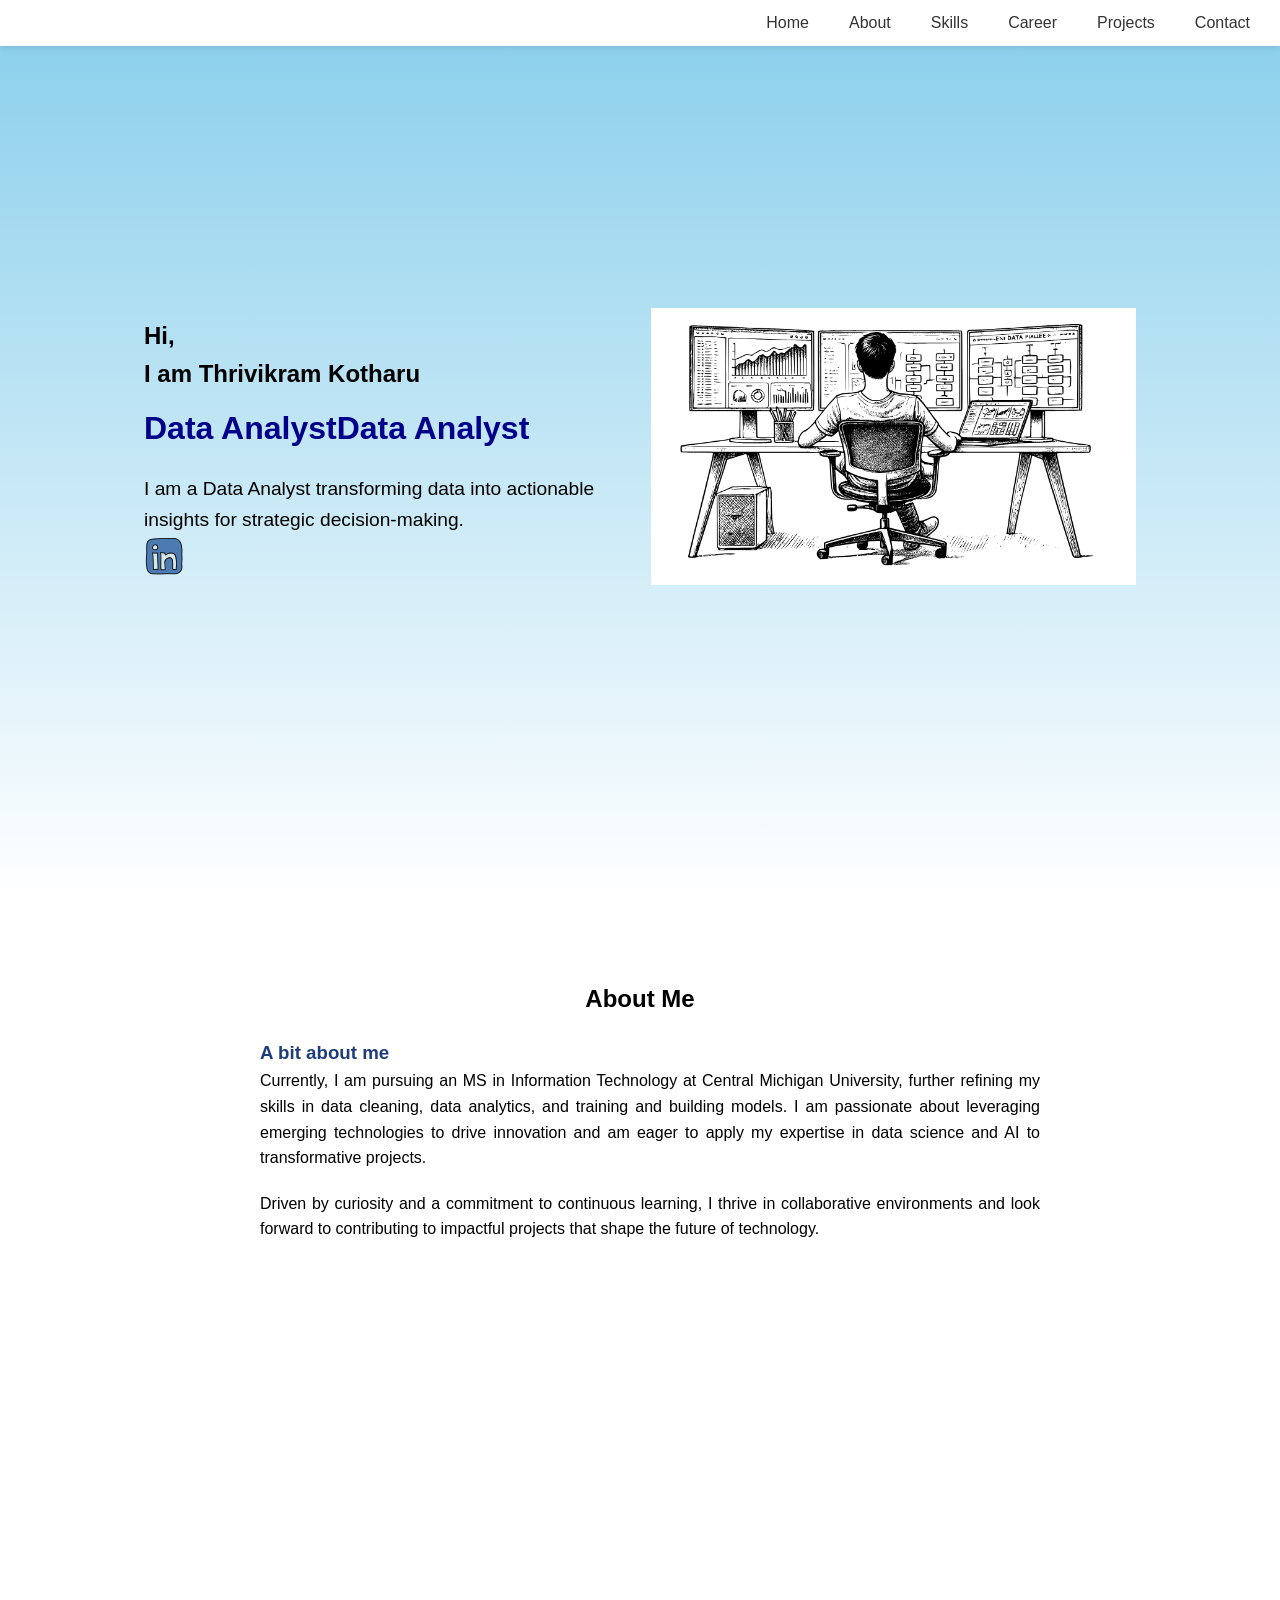
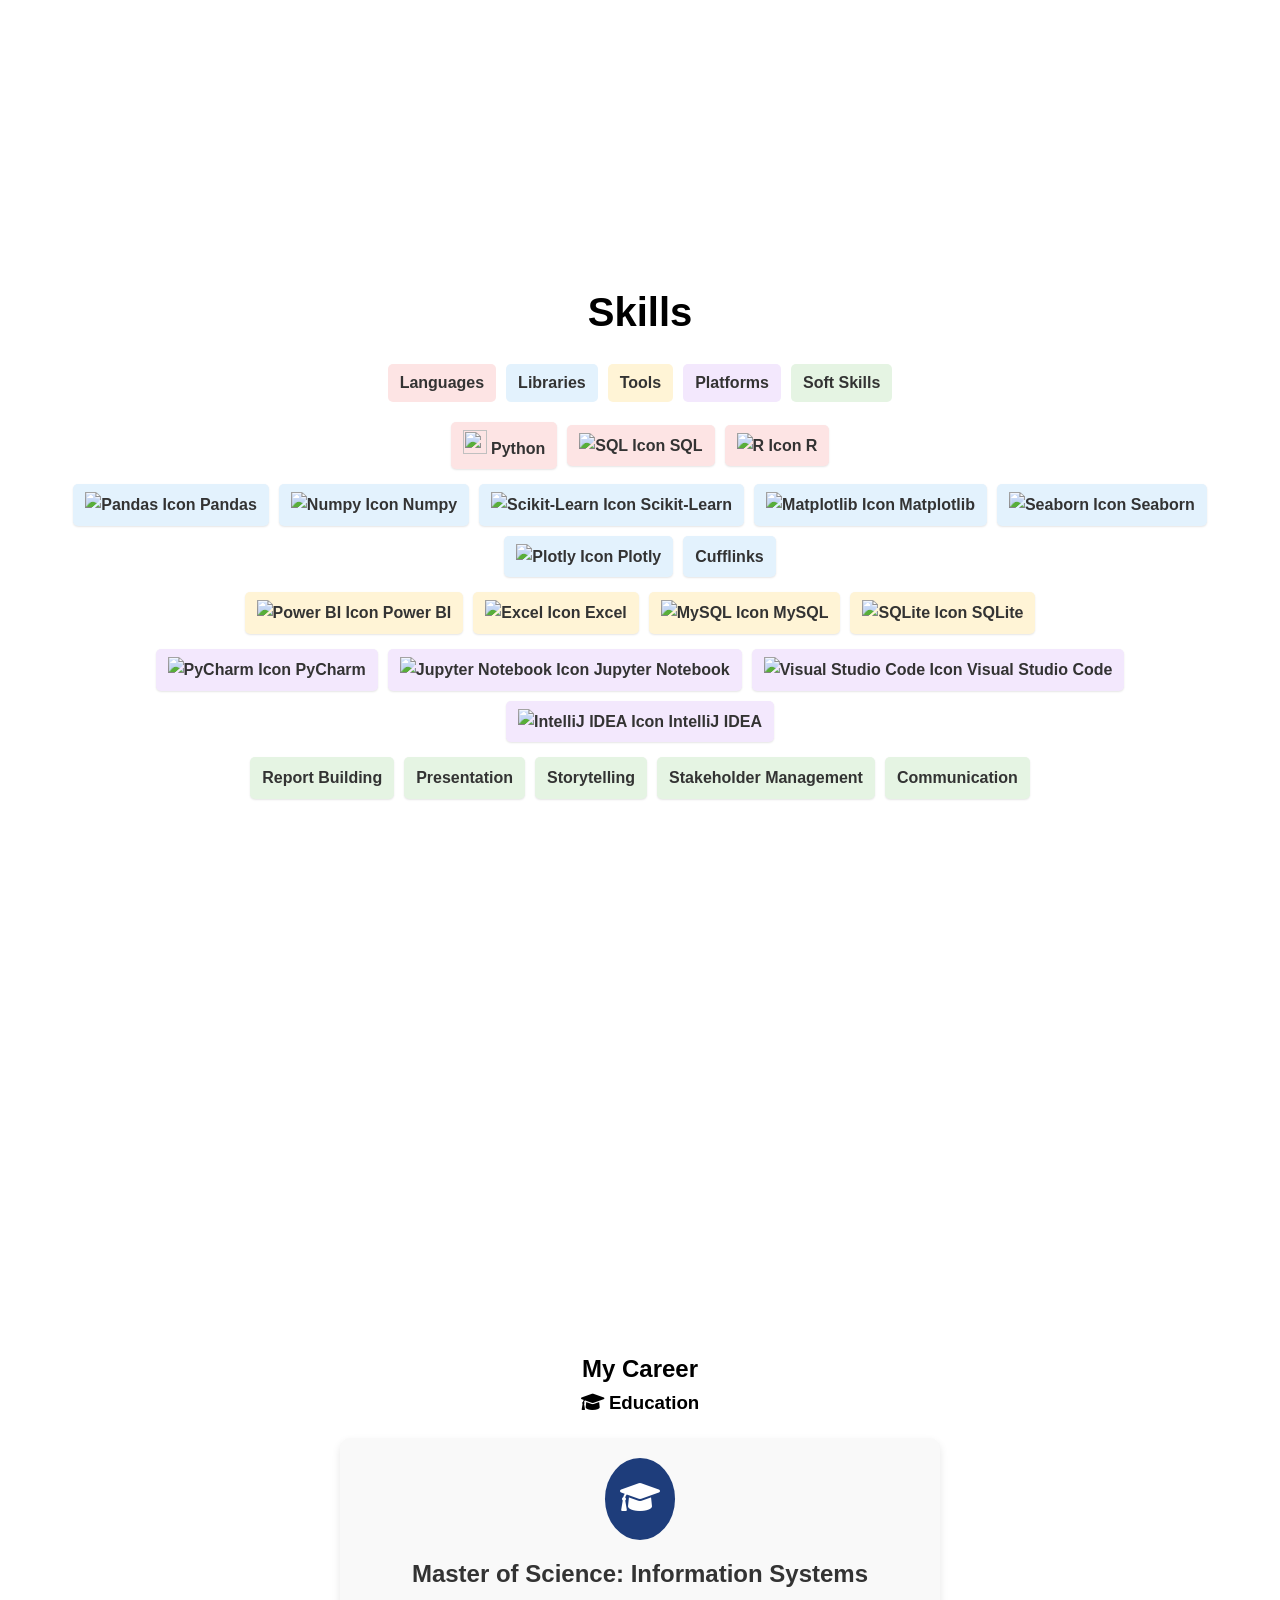
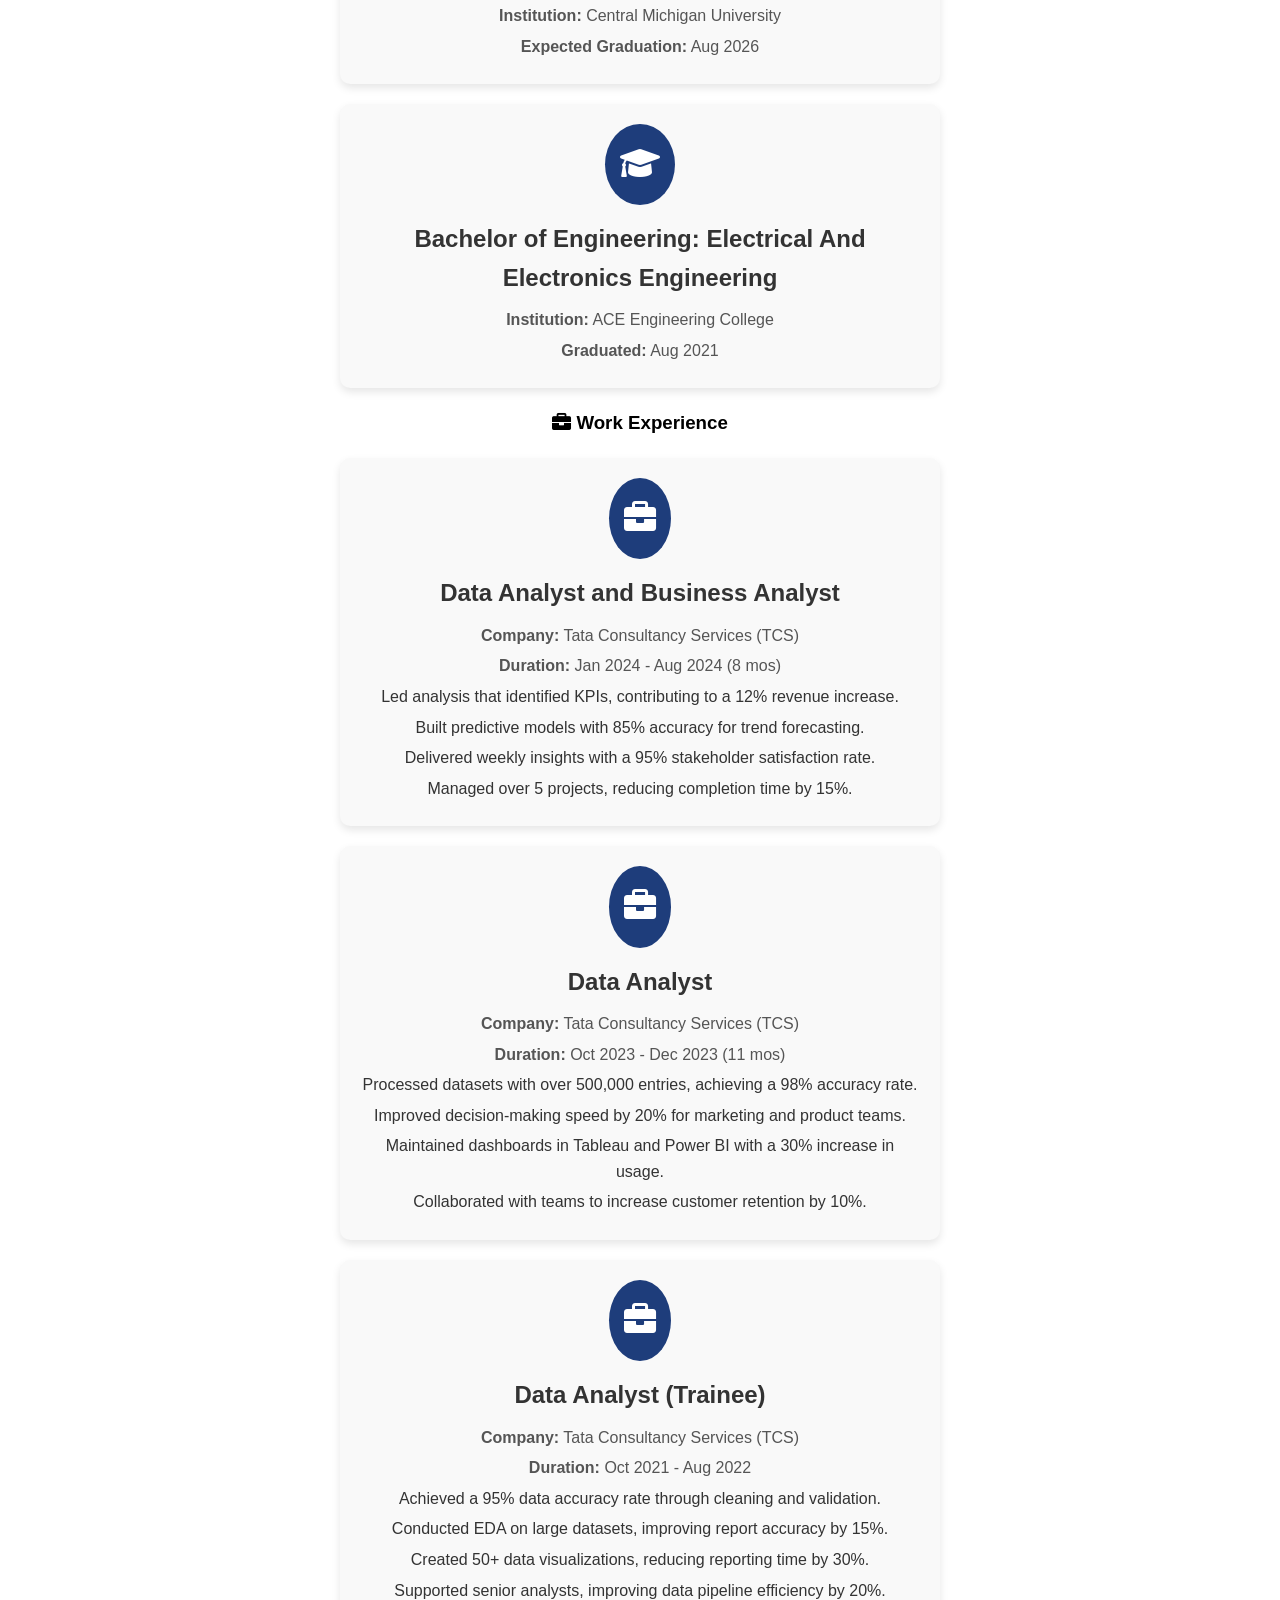
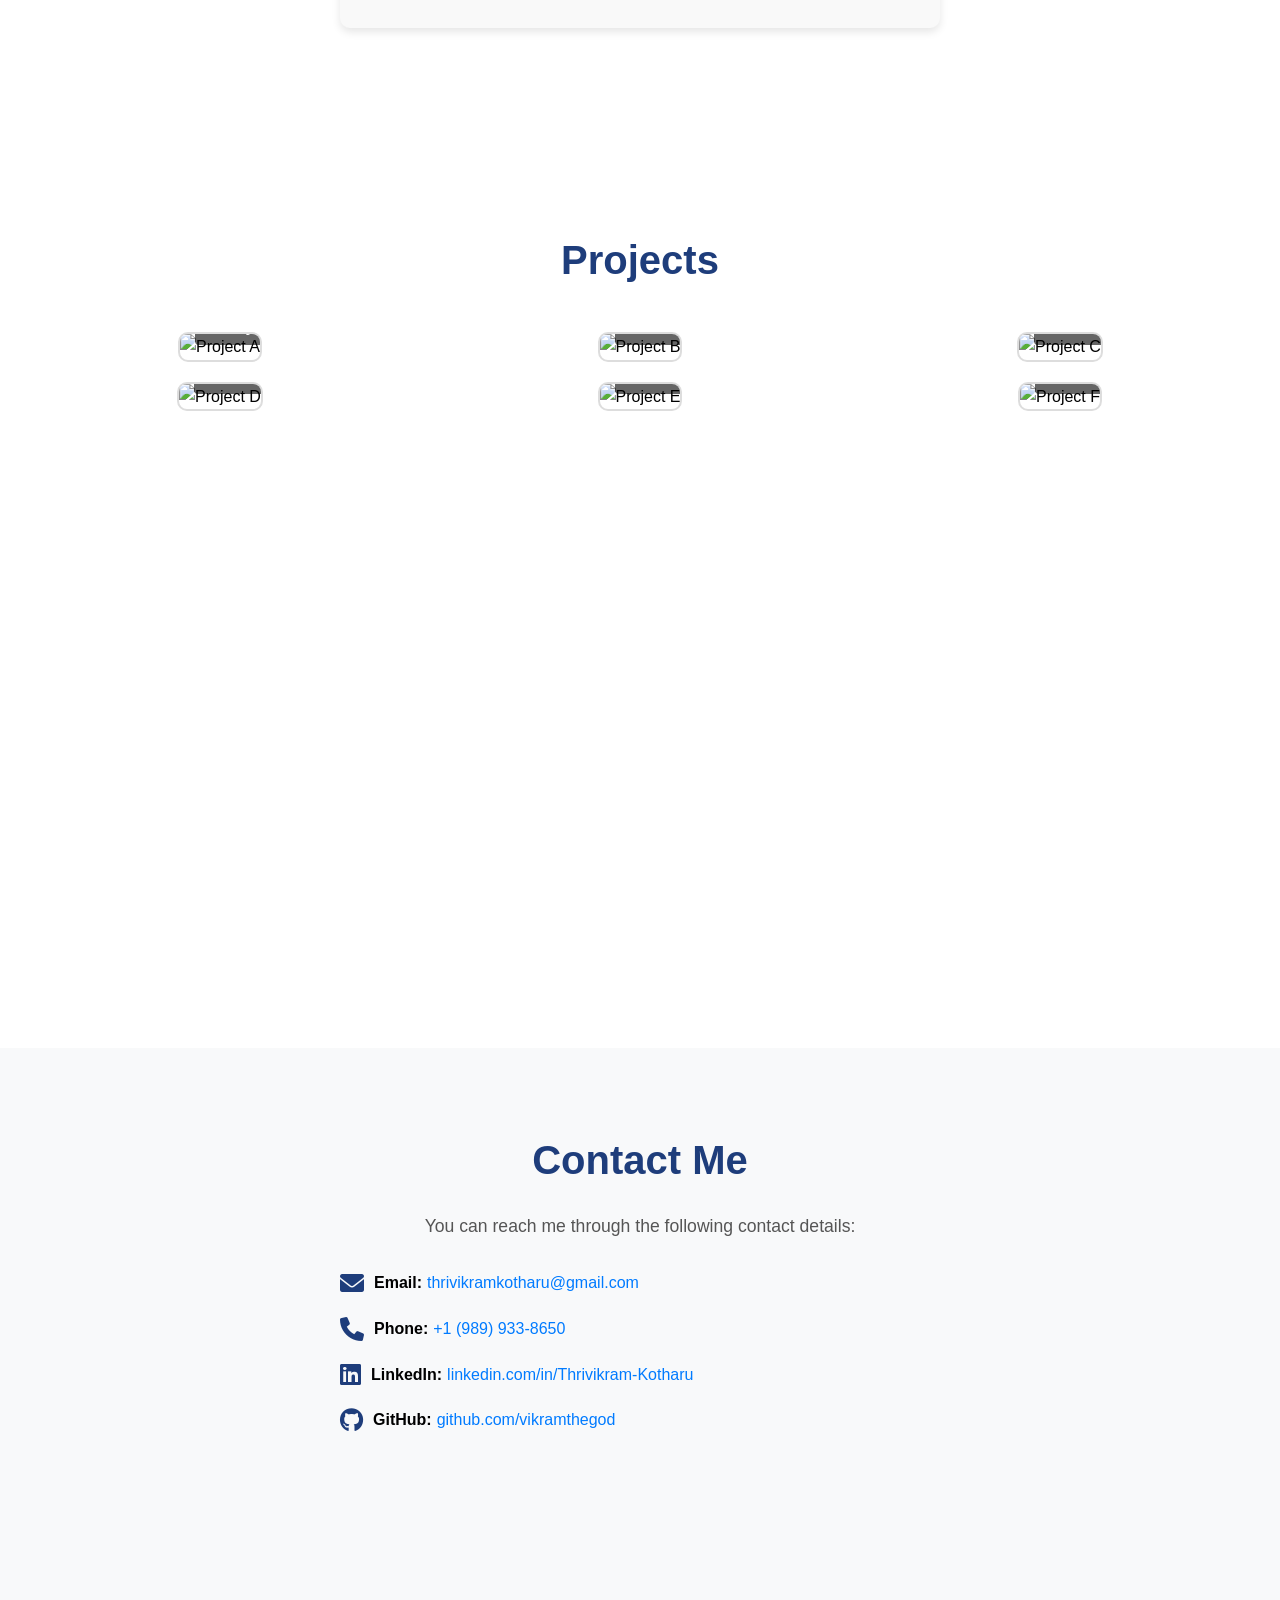
==== index.html @ f28377c5 "Add files via upload" ====
<!DOCTYPE html>
<html lang="en">
<head>
    <meta charset="UTF-8">
    <meta name="viewport" content="width=device-width, initial-scale=1.0">
    <title>Thrivikram Kotharu Portfolio</title>
    <link rel="stylesheet" href="styles.css">
    <link rel="stylesheet" href="https://cdnjs.cloudflare.com/ajax/libs/font-awesome/6.0.0-beta3/css/all.min.css">
    <script defer src="script.js"></script>
</head>
<body>
    <header>
        <nav id="navbar">
            <ul id="nav-list">
                <li><a href="#home" class="nav-link">Home</a></li>
                <li><a href="#about" class="nav-link">About</a></li>
                <li><a href="#skills" class="nav-link">Skills</a></li>
                <li><a href="#career" class="nav-link">Career</a></li>
                <li><a href="#projects" class="nav-link">Projects</a></li>
                <li><a href="#contact" class="nav-link">Contact</a></li>
            </ul>
        </nav>
    </header>

    <section id="home" class="slide">
    <div class="slide-content left">
        <div class="text-content">
            <h1>Hi,</h1>
            <h1>I am Thrivikram Kotharu</h1>
            <h2 id="typewriter">Data Analyst</h2>
            <p>I am a Data Analyst transforming data into actionable insights for strategic decision-making.</p>
            <a href="https://www.linkedin.com/in/thrivikram-kotharu-794133176" target="_blank">
                <img src="linkedin-icon.png" alt="LinkedIn Profile" width="40" height="40">
            </a>
        </div>
        <div class="image-content">
            <img src="profile-pic.png" alt="Thrivikram Kotharu" width="485" height="277.14">
        </div>
    </div>
</section>



    <section id="about" class="slide">
        <div class="slide-content">
            <h2>About Me</h2>
            <h3>A bit about me</h3>
            <p>Currently, I am pursuing an MS in Information Technology at Central Michigan University, further refining my skills in data cleaning, data analytics, and training and building models. I am passionate about leveraging emerging technologies to drive innovation and am eager to apply my expertise in data science and AI to transformative projects.</p>
            <p>Driven by curiosity and a commitment to continuous learning, I thrive in collaborative environments and look forward to contributing to impactful projects that shape the future of technology.</p>
        </div>
    </section>

    <section id="skills" class="slide">
        <div class="slide-content">
            <h2>Skills</h2>

            <!-- Legend for Categories -->
            <div class="legend">
                <div class="legend-item" style="background-color: #fde4e4;">Languages</div>
                <div class="legend-item" style="background-color: #e3f2fd;">Libraries</div>
                <div class="legend-item" style="background-color: #fff4d6;">Tools</div>
                <div class="legend-item" style="background-color: #f3e8fd;">Platforms</div>
                <div class="legend-item" style="background-color: #e5f4e3;">Soft Skills</div>
            </div>

            <!-- Skills Grid with Inline Icons -->
            <div class="skills-grid">
                <!-- Languages -->
                <div class="skill-category">
                    <div class="skill-item language">
                        <img src="https://www.svgrepo.com/show/376344/python.svg" alt="" width="24" height="24"> Python
                    </div>
                    <div class="skill-item language">
                        <img src="https://www.svgrepo.com/show/374093/sql.svg" alt="SQL Icon" width="24" height="24"> SQL
                    </div>
                    <div class="skill-item language">
                        <img src="https://www.svgrepo.com/show/374055/ruby.svg" alt="R Icon" width="24" height="24"> R
                    </div>
                </div>

                <!-- Libraries -->
                <div class="skill-category">
                    <div class="skill-item library">
                        <img src="https://www.svgrepo.com/show/306534/pandas.svg" alt="Pandas Icon" width="24" height="24"> Pandas
                    </div>
                    <div class="skill-item library">
                        <img src="https://www.svgrepo.com/show/373938/numpy.svg" alt="Numpy Icon" width="24" height="24"> Numpy
                    </div>
                    <div class="skill-item library">
                        <img src="https://icon.icepanel.io/Technology/svg/scikit-learn.svg" alt="Scikit-Learn Icon" width="24" height="24"> Scikit-Learn
                    </div>
                    <div class="skill-item library">
                        <img src="https://icon.icepanel.io/Technology/svg/Matplotlib.svg" alt="Matplotlib Icon" width="24" height="24"> Matplotlib
                    </div>
                    <div class="skill-item library">
                        <img src="https://cdn.worldvectorlogo.com/logos/seaborn-1.svg" alt="Seaborn Icon" width="24" height="24"> Seaborn
                    </div>
                    <div class="skill-item library">
                        <img src="https://avatars.githubusercontent.com/u/5997976?s=200&v=4" alt="Plotly Icon" width="24" height="24"> Plotly
                    </div>
                    <div class="skill-item library">Cufflinks</div>
                </div>

                <!-- Tools -->
                <div class="skill-category">
                    <div class="skill-item tool">
                        <img src="https://cdn.jsdelivr.net/gh/spchanakya/spchanakya.github.io@main/Assets/PowerBI.svg" alt="Power BI Icon" width="24" height="24"> Power BI
                    </div>
                    <div class="skill-item tool">
                        <img src="icons/excel.svg" alt="Excel Icon" width="24" height="24"> Excel
                    </div>
                    <div class="skill-item tool">
                        <img src="https://cdn.jsdelivr.net/gh/devicons/devicon/icons/mysql/mysql-original.svg" alt="MySQL Icon" width="24" height="24"> MySQL
                    </div>
                    <div class="skill-item tool">
                        <img src="https://upload.wikimedia.org/wikipedia/commons/9/97/Sqlite-square-icon.svg" alt="SQLite Icon" width="24" height="24"> SQLite
                    </div>
                </div>

                <!-- Platforms -->
                <div class="skill-category">
                    <div class="skill-item platform">
                        <img src="https://www.svgrepo.com/show/354237/pycharm.svg" alt="PyCharm Icon" width="24" height="24"> PyCharm
                    </div>
                    <div class="skill-item platform">
                        <img src="https://seeklogo.com/images/J/jupyter-logo-A91705F539-seeklogo.com.png" alt="Jupyter Notebook Icon" width="24" height="24"> Jupyter Notebook
                    </div>
                    <div class="skill-item platform">
                        <img src="https://icon.icepanel.io/Technology/svg/Visual-Studio-Code-%28VS-Code%29.svg" alt="Visual Studio Code Icon" width="24" height="24"> Visual Studio Code
                    </div>
                    <div class="skill-item platform">
                        <img src="https://upload.wikimedia.org/wikipedia/commons/e/ef/JetBrains_IntelliJ_IDEA_Product_Icon.svg" alt="IntelliJ IDEA Icon" width="24" height="24"> IntelliJ IDEA
                    </div>
                </div>

                <!-- Soft Skills (No icons as per request) -->
                <div class="skill-category">
                    <div class="skill-item soft-skill">Report Building</div>
                    <div class="skill-item soft-skill">Presentation</div>
                    <div class="skill-item soft-skill">Storytelling</div>
                    <div class="skill-item soft-skill">Stakeholder Management</div>
                    <div class="skill-item soft-skill">Communication</div>
                </div>
            </div>
        </div>
    </section>






    <section id="career" style="text-align: center; class="slide">
        <div class="slide-content">
            <h2>My Career</h2>

            <!-- Education Section -->
            <div class="career-section">
                <h3><i class="fas fa-graduation-cap"></i> Education</h3>

                <div class="career-card">
                    <div class="card-icon"><i class="fas fa-graduation-cap"></i></div>
                    <div class="card-content">
                        <h4>Master of Science: Information Systems</h4>
                        <p><strong>Institution:</strong> Central Michigan University</p>
                        <p><strong>Expected Graduation:</strong> Aug 2026</p>
                    </div>
                </div>

                <div class="career-card">
                    <div class="card-icon"><i class="fas fa-graduation-cap"></i></div>
                    <div class="card-content">
                        <h4>Bachelor of Engineering: Electrical And Electronics Engineering</h4>
                        <p><strong>Institution:</strong> ACE Engineering College</p>
                        <p><strong>Graduated:</strong> Aug 2021</p>
                    </div>
                </div>
            </div>

            <!-- Work Experience Section -->
            <div class="career-section">
                <h3><i class="fas fa-briefcase"></i> Work Experience</h3>

                <div class="career-card">
                    <div class="card-icon"><i class="fas fa-briefcase"></i></div>
                    <div class="card-content">
                        <h4>Data Analyst and Business Analyst</h4>
                        <p><strong>Company:</strong> Tata Consultancy Services (TCS)</p>
                        <p><strong>Duration:</strong> Jan 2024 - Aug 2024 (8 mos)</p>
                        <ul>
                            <li>Led analysis that identified KPIs, contributing to a 12% revenue increase.</li>
                            <li>Built predictive models with 85% accuracy for trend forecasting.</li>
                            <li>Delivered weekly insights with a 95% stakeholder satisfaction rate.</li>
                            <li>Managed over 5 projects, reducing completion time by 15%.</li>
                        </ul>
                    </div>
                </div>

                <div class="career-card">
                    <div class="card-icon"><i class="fas fa-briefcase"></i></div>
                    <div class="card-content">
                        <h4>Data Analyst</h4>
                        <p><strong>Company:</strong> Tata Consultancy Services (TCS)</p>
                        <p><strong>Duration:</strong> Oct 2023 - Dec 2023 (11 mos)</p>
                        <ul>
                            <li>Processed datasets with over 500,000 entries, achieving a 98% accuracy rate.</li>
                            <li>Improved decision-making speed by 20% for marketing and product teams.</li>
                            <li>Maintained dashboards in Tableau and Power BI with a 30% increase in usage.</li>
                            <li>Collaborated with teams to increase customer retention by 10%.</li>
                        </ul>
                    </div>
                </div>

                <div class="career-card">
                    <div class="card-icon"><i class="fas fa-briefcase"></i></div>
                    <div class="card-content">
                        <h4>Data Analyst (Trainee)</h4>
                        <p><strong>Company:</strong> Tata Consultancy Services (TCS)</p>
                        <p><strong>Duration:</strong> Oct 2021 - Aug 2022</p>
                        <ul>
                            <li>Achieved a 95% data accuracy rate through cleaning and validation.</li>
                            <li>Conducted EDA on large datasets, improving report accuracy by 15%.</li>
                            <li>Created 50+ data visualizations, reducing reporting time by 30%.</li>
                            <li>Supported senior analysts, improving data pipeline efficiency by 20%.</li>
                        </ul>
                    </div>
                </div>
            </div>
        </div>
    </section>


    <section id="projects" class="slide">
        <div class="slide-content">
            <h2>Projects</h2>
        
            <div class="project-grid">
                <!-- Project Card A -->
                <div class="project-card" onclick="openModal('modal-a')">
                    <img src="https://www.svgrepo.com/show/183606/youtube.svg" alt="Project A">
                    <div class="project-info">
                        <h4>Sentiment Analysis</h4>
                    </div>
                </div>

                <!-- Project Card B -->
                <div class="project-card" onclick="openModal('modal-b')">
                    <img src="project-b.jpg" alt="Project B">
                    <div class="project-info">
                        <h4>Project Title B</h4>
                    </div>
                </div>

                <!-- Project Card C -->
                <div class="project-card" onclick="openModal('modal-c')">
                    <img src="project-c.jpg" alt="Project C">
                    <div class="project-info">
                        <h4>Project Title C</h4>
                    </div>
                </div>

                <!-- Project Card D -->
                <div class="project-card" onclick="openModal('modal-d')">
                    <img src="project-d.jpg" alt="Project D">
                    <div class="project-info">
                        <h4>Project Title D</h4>
                    </div>
                </div>

                <!-- Project Card E -->
                <div class="project-card" onclick="openModal('modal-e')">
                    <img src="project-e.jpg" alt="Project E">
                    <div class="project-info">
                        <h4>Project Title E</h4>
                    </div>
                </div>

                <!-- Project Card F -->
                <div class="project-card" onclick="openModal('modal-f')">
                    <img src="project-f.jpg" alt="Project F">
                    <div class="project-info">
                        <h4>Project Title F</h4>
                    </div>
                </div>
            </div>

            <!-- Popup Modals for Projects -->
            <div id="modal-a" class="modal">
                <div class="modal-content">
                    <span class="close" onclick="closeModal('modal-a')">&times;</span>
                    <h3>Sentiment Analysis on Comments</h3>
                    <p class="justify">Conducted Sentiment Analysis using TextBlob in Python to classify comments as positive or negative based on polarity. Generated reports of the most frequent positive and negative words using WordCloud after filtering out neutral terms.Performed emoji analysis with the emoji library in Python and visualized the most commonly used emojis with a bar plot created in Plotly. The entire project was developed in Jupyter Notebooks.</p>
                    <a href="Analyzing the most liked category and also checking how engaged are audience (1)-combined.pdf" target="_blank">PDF</a>
                </div>
            </div>

            <div id="modal-b" class="modal">
                <div class="modal-content">
                    <span class="close" onclick="closeModal('modal-b')">&times;</span>
                    <h3>Project Title B</h3>
                    <p class="justify">This project is about...</p>
                    <a href="project-b.pdf" target="_blank">PDF</a>
                </div>
            </div>

            <div id="modal-c" class="modal">
                <div class="modal-content">
                    <span class="close" onclick="closeModal('modal-c')">&times;</span>
                    <h3>Project Title C</h3>
                    <p class="justify">This project covers...</p>
                    <a href="project-c.pdf" target="_blank">PDF</a>
                </div>
            </div>

            <div id="modal-d" class="modal">
                <div class="modal-content">
                    <span class="close" onclick="closeModal('modal-d')">&times;</span>
                    <h3>Project Title D</h3>
                    <p class="justify">This project is focused on...</p>
                    <a href="project-d.pdf" target="_blank">PDF</a>
                </div>
            </div>

            <div id="modal-e" class="modal">
                <div class="modal-content">
                    <span class="close" onclick="closeModal('modal-e')">&times;</span>
                    <h3>Project Title E</h3>
                    <p class="justify">This project explores...</p>
                    <a href="project-e.pdf" target="_blank">PDF</a>
                </div>
            </div>

            <div id="modal-f" class="modal">
                <div class="modal-content">
                    <span class="close" onclick="closeModal('modal-f')">&times;</span>
                    <h3>Project Title F</h3>
                    <p class="justify">This project involves...</p>
                    <a href="project-f.pdf" target="_blank">PDF</a>
                </div>
            </div>
        </div>
    </section>



    <section id="contact" class="slide">
        <div class="slide-content">
            <h2>Contact Me</h2>
            <p>You can reach me through the following contact details:</p>
        
            <div class="contact-info">
                <div class="contact-item">
                    <i class="fas fa-envelope"></i>
                    <span>Email:</span> <a href="mailto:thrivikramkotharu@gmail.com">thrivikramkotharu@gmail.com</a>
                </div>
            
                <div class="contact-item">
                    <i class="fas fa-phone"></i>
                    <span>Phone:</span> <a href="tel:+1234567890">+1 (989) 933-8650</a>
                </div>
            
                <div class="contact-item">
                    <i class="fab fa-linkedin"></i>
                    <span>LinkedIn:</span> <a href="https://www.linkedin.com/in/thrivikram-kotharu-794133176" target="_blank">linkedin.com/in/Thrivikram-Kotharu</a>
                </div>
            
                <div class="contact-item">
                    <i class="fab fa-github"></i>
                    <span>GitHub:</span> <a href="https://github.com/vikramthegod" target="_blank">github.com/vikramthegod</a>
                </div>
            </div>
        </div>
    </section>

</body>
</html>
---- styles.css ----
/* General Styles */
body {
    font-family: Arial, sans-serif;
    margin: 0;
    padding: 0;
    line-height: 1.6;
}
.justify {
  text-align: justify;
}
#skills {
    padding: 80px 20px;
    margin-bottom: 100px; /* Adjust this value as needed */
}
#career {
    padding: 100px 20px;
    padding-top: 150px; /* Increase top padding to create more space */
}

header {
    background: #fff;
    box-shadow: 0 2px 5px rgba(0, 0, 0, 0.1);
    position: fixed;
    width: 100%;
    z-index: 1000;
}

#navbar ul {
    list-style: none;
    display: flex;
    justify-content: flex-end;
    padding: 10px 20px;
    margin: 0;
    gap: 20px;
}

#navbar ul li a {
    text-decoration: none;
    color: #333;
    padding: 5px 10px;
    transition: background-color 0.3s, color 0.3s;
}
.slide {
    padding: 80px 20px; /* Adjust as needed */
    min-height: 100vh; /* Optional: make each section at least the viewport height */
}
#navbar ul li a.active {
    background-color: #1e90ff;
    color: #fff;
    border-radius: 5px;
}
.nav-link.active {
    background-color: #1e90ff;
    color: #fff;
    border-radius: 5px;
    padding: 5px 10px;
    transition: background-color 0.3s ease, color 0.3s ease;
}
.nav-link.active {
    background-color: #1e90ff;
    color: #fff;
    border-radius: 5px;
    padding: 5px 10px;
}

/* Home Section */
#home {
    display: flex;
    align-items: center;
    justify-content: center;
    height: 100vh;
    background: linear-gradient(to bottom, skyblue, white);
    text-align: left;
}

#home .slide-content {
    display: flex;
    align-items: center;
    justify-content: space-between;
    width: 80%;
    max-width: 1200px;
}

#home .text-content {
    flex: 1;
    margin-right: 20px;
}

#home .image-content {
    flex: 1;
    text-align: right;
}

#home h1 {
    margin: 0;
}

#home h2 {
    color: darkblue;
    font-size: 2em;
    margin-top: 10px;
}

#home p {
    font-size: 1.2em;
    margin-top: 20px;
}

#home .text-content a img {
    width: 40px;
    height: 40px;
}

/* About Section */
#about {
    padding: 80px 20px;
    text-align: center;
}

#about h2 {
    color: black;
    margin-bottom: 20px;
    text-align: center;
}

#about h3 {
    color: #1e3d7b;
    text-align: left;
    margin-bottom: 10px;
    max-width: 800px;
    margin: 0 auto;
    padding-left: 20px;
}

#about p {
    text-align: justify;
    max-width: 800px;
    margin: 0 auto;
    margin-bottom: 20px;
    padding-left: 20px;
}

/* Full Reset */
* {
    margin: 0;
    padding: 0;
    box-sizing: border-box;
}

/* Main Skills Section */
#skills {
    padding: 80px 20px; /* Add padding around the section */
    text-align: center;
}

#skills h2 {
    font-size: 2.5em;
    margin-bottom: 20px;
}

.legend {
    display: flex;
    justify-content: center;
    gap: 10px; /* Balanced gap between legend items */
    margin-bottom: 20px; /* Space below legend */
}

.legend-item {
    padding: 6px 12px;
    color: #333;
    font-weight: bold;
    border-radius: 5px;
}

/* Skills Grid */
.skills-grid {
    display: flex;
    flex-direction: column;
    gap: 15px; /* Space between each skill category */
    align-items: center;
    margin-top: 20px; /* Space above skills grid */
}
.skill-item {
    padding: 4px 8px;
    border-radius: 5px;
    font-weight: bold;
    color: #333;
    background-color: #f0f0f0;
    box-shadow: 0 1px 2px rgba(0, 0, 0, 0.1);
    transition: transform 0.2s ease, box-shadow 0.2s ease;
}

.skill-item:hover {
    transform: scale(1.05); /* Slight scale on hover */
    box-shadow: 0 4px 8px rgba(0, 0, 0, 0.2); /* Slight shadow on hover */
}


/* Skill Category */
.skill-category {
    display: flex;
    align-items: center;
    gap: 10px; /* Space between skill items */
    flex-wrap: wrap;
    justify-content: center;
    margin: 0;
}
/* Skill Item Styling */
.skill-item {
    padding: 8px 12px;
    border-radius: 5px;
    font-weight: bold;
    color: #333;
    background-color: #f0f0f0;
    box-shadow: 0 1px 2px rgba(0, 0, 0, 0.1);
    transition: transform 0.2s ease, box-shadow 0.2s ease;
}

/* Category Colors */
.language { background-color: #fde4e4; }
.library { background-color: #e3f2fd; }
.tool { background-color: #fff4d6; }
.platform { background-color: #f3e8fd; }
.soft-skill { background-color: #e5f4e3; }


/* Hover effect */
.skill-item:hover {
    transform: scale(1.05);
    box-shadow: 0 4px 8px rgba(0, 0, 0, 0.2);
}

/* CSS Reset */
* {
    margin: 0;
    padding: 0;
    box-sizing: border-box;
}



/* Card Styling */
.career-card {
    display: flex;
    flex-direction: column;
    align-items: center; /* Center-align content within each card */
    text-align: center;
    margin: 20px auto; /* Center the card itself */
    padding: 20px;
    border-radius: 10px;
    box-shadow: 0 4px 8px rgba(0, 0, 0, 0.1);
    background-color: #f9f9f9;
    max-width: 600px;
}

.card-icon {
    font-size: 2em;
    background-color: #1e3d7b;
    color: white;
    border-radius: 50%;
    padding: 15px;
    margin-bottom: 15px;
}

.card-content h4 {
    font-size: 1.5em;
    color: #333;
    margin-top: 0;
    margin-bottom: 10px;
}

.card-content p {
    font-size: 1em;
    color: #555;
    margin: 5px 0;
}

.card-content ul {
    padding-left: 0;
    color: #333;
    list-style-type: none;
}

.card-content ul li {
    margin-bottom: 5px;
}

/* Responsive Adjustments */
@media (max-width: 768px) {
    #career h2 {
        font-size: 2em;
    }

    .career-section h3 {
        font-size: 1.5em;
    }

    .career-card {
        padding: 15px;
    }
}
/* Projects Section */
#projects {
    padding: 80px 20px;
    text-align: center;
}

#projects h2 {
    font-size: 2.5em;
    margin-bottom: 40px;
    color: #1e3d7b;
}

.project-grid {
    display: grid;
    grid-template-columns: repeat(3, 1fr);
    gap: 20px;
    justify-items: center;
}

.project-card {
    position: relative;
    max-width: 300px;
    border: 2px solid #ddd;
    border-radius: 10px;
    overflow: hidden;
    transition: transform 0.3s ease, box-shadow 0.3s ease;
    cursor: pointer;
}

.project-card:hover {
    transform: scale(1.05);
    box-shadow: 0 8px 16px rgba(0, 0, 0, 0.2);
    border-color: #1e3d7b;
}

.project-card img {
    width: 100%;
    height: auto;
    display: block;
}

.project-info {
    position: absolute;
    bottom: 15px;
    left: 15px;
    background-color: rgba(0, 0, 0, 0.6);
    padding: 5px 10px;
    border-radius: 4px;
}

.project-info h4 {
    margin: 0;
    font-size: 1em;
    color: #fff;
}

/* Modal Popup Styling */
.modal {
    display: none;
    position: fixed;
    z-index: 1000;
    left: 0;
    top: 0;
    width: 100%;
    height: 100%;
    overflow: auto;
    background-color: rgba(0, 0, 0, 0.7);
}

.modal-content {
    position: absolute;
    left: 50%;
    top: 50%;
    transform: translate(-50%, -50%);
    background-color: #fff;
    padding: 20px;
    border-radius: 8px;
    box-shadow: 0 4px 8px rgba(0, 0, 0, 0.2);
    width: 512px;
    height: 523px;
    text-align: center;
}

.modal-content h3 {
    margin-top: 0;
    font-size: 1.8em;
}

.modal-content p {
    font-size: 1em;
    margin: 20px 0;
}

.modal-content a {
    display: inline-block;
    margin-top: 20px;
    padding: 10px 15px;
    background-color: #1e3d7b;
    color: #fff;
    text-decoration: none;
    border-radius: 4px;
}

.modal-content a:hover {
    background-color: #0056b3;
}

.close {
    position: absolute;
    top: 10px;
    right: 15px;
    font-size: 24px;
    color: #333;
    cursor: pointer;
}

/* Responsive Design */
@media (max-width: 768px) {
    .project-grid {
        grid-template-columns: 1fr 1fr;
    }
}

@media (max-width: 480px) {
    .project-grid {
        grid-template-columns: 1fr;
    }
}

/* Contact Section */
/* Contact Section */
#contact {
    padding: 80px 20px;
    text-align: center;
    background-color: #f8f9fa;
}

#contact h2 {
    font-size: 2.5em;
    margin-bottom: 20px;
    color: #1e3d7b;
}

#contact p {
    font-size: 1.1em;
    color: #555;
    margin-bottom: 30px;
}

.contact-info {
    max-width: 600px;
    margin: 0 auto;
    text-align: left;
}

.contact-item {
    display: flex;
    align-items: center;
    margin-bottom: 20px;
}

.contact-item i {
    font-size: 1.5em;
    color: #1e3d7b;
    margin-right: 10px;
}

.contact-item span {
    font-weight: bold;
    margin-right: 5px;
}

.contact-item a {
    color: #007bff;
    text-decoration: none;
}

.contact-item a:hover {
    text-decoration: underline;
}
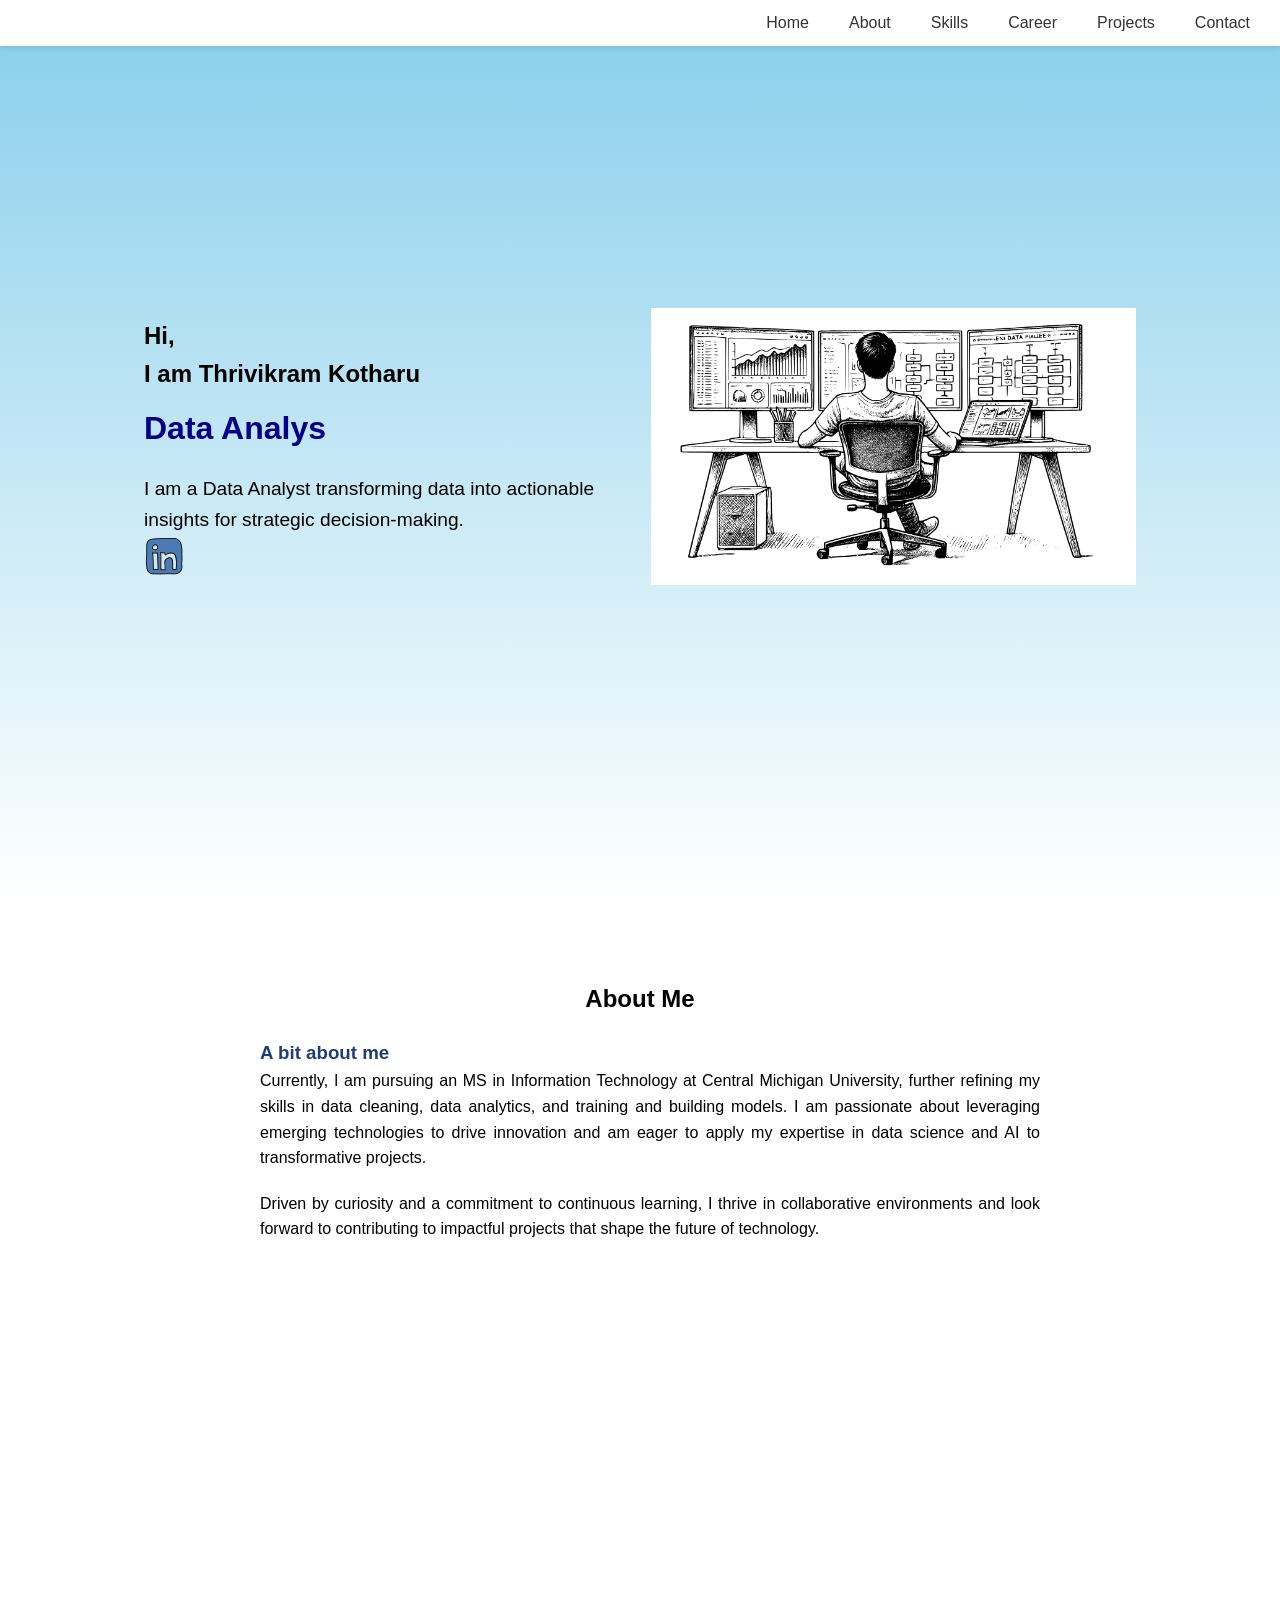
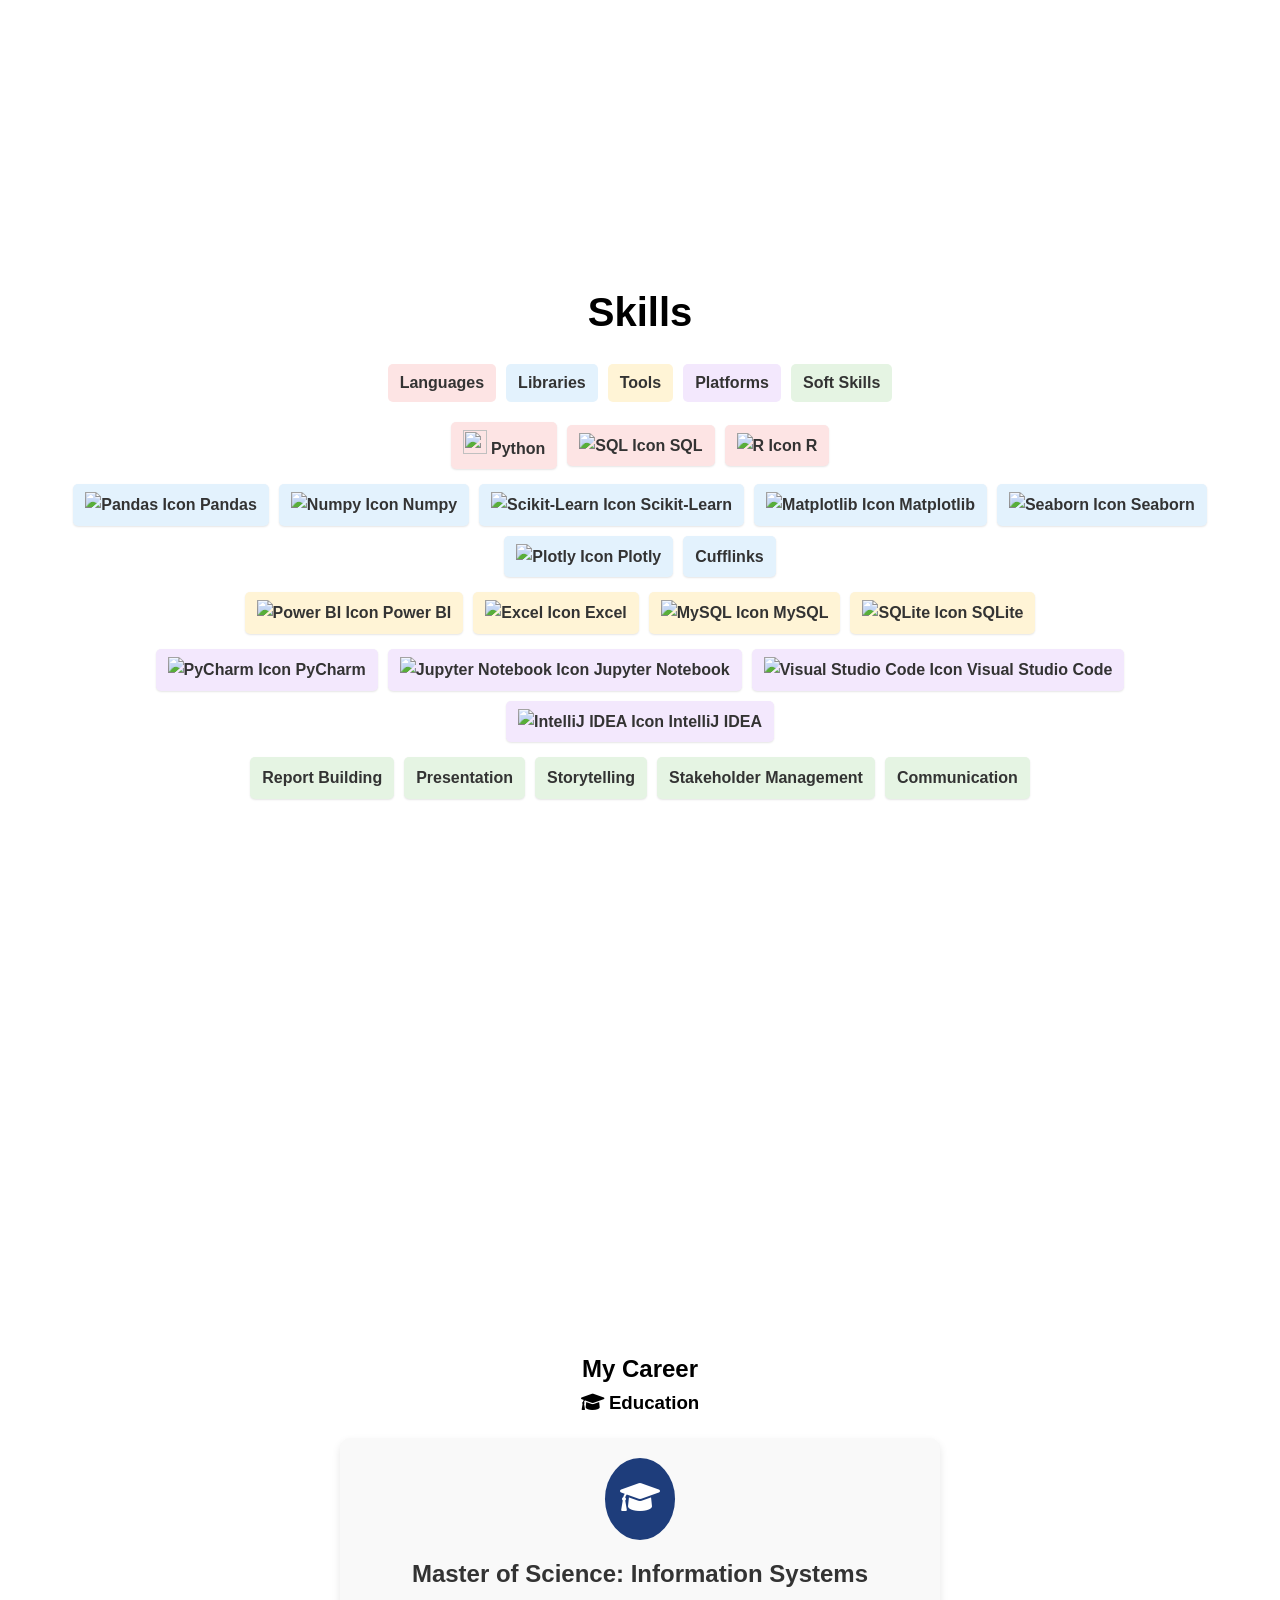
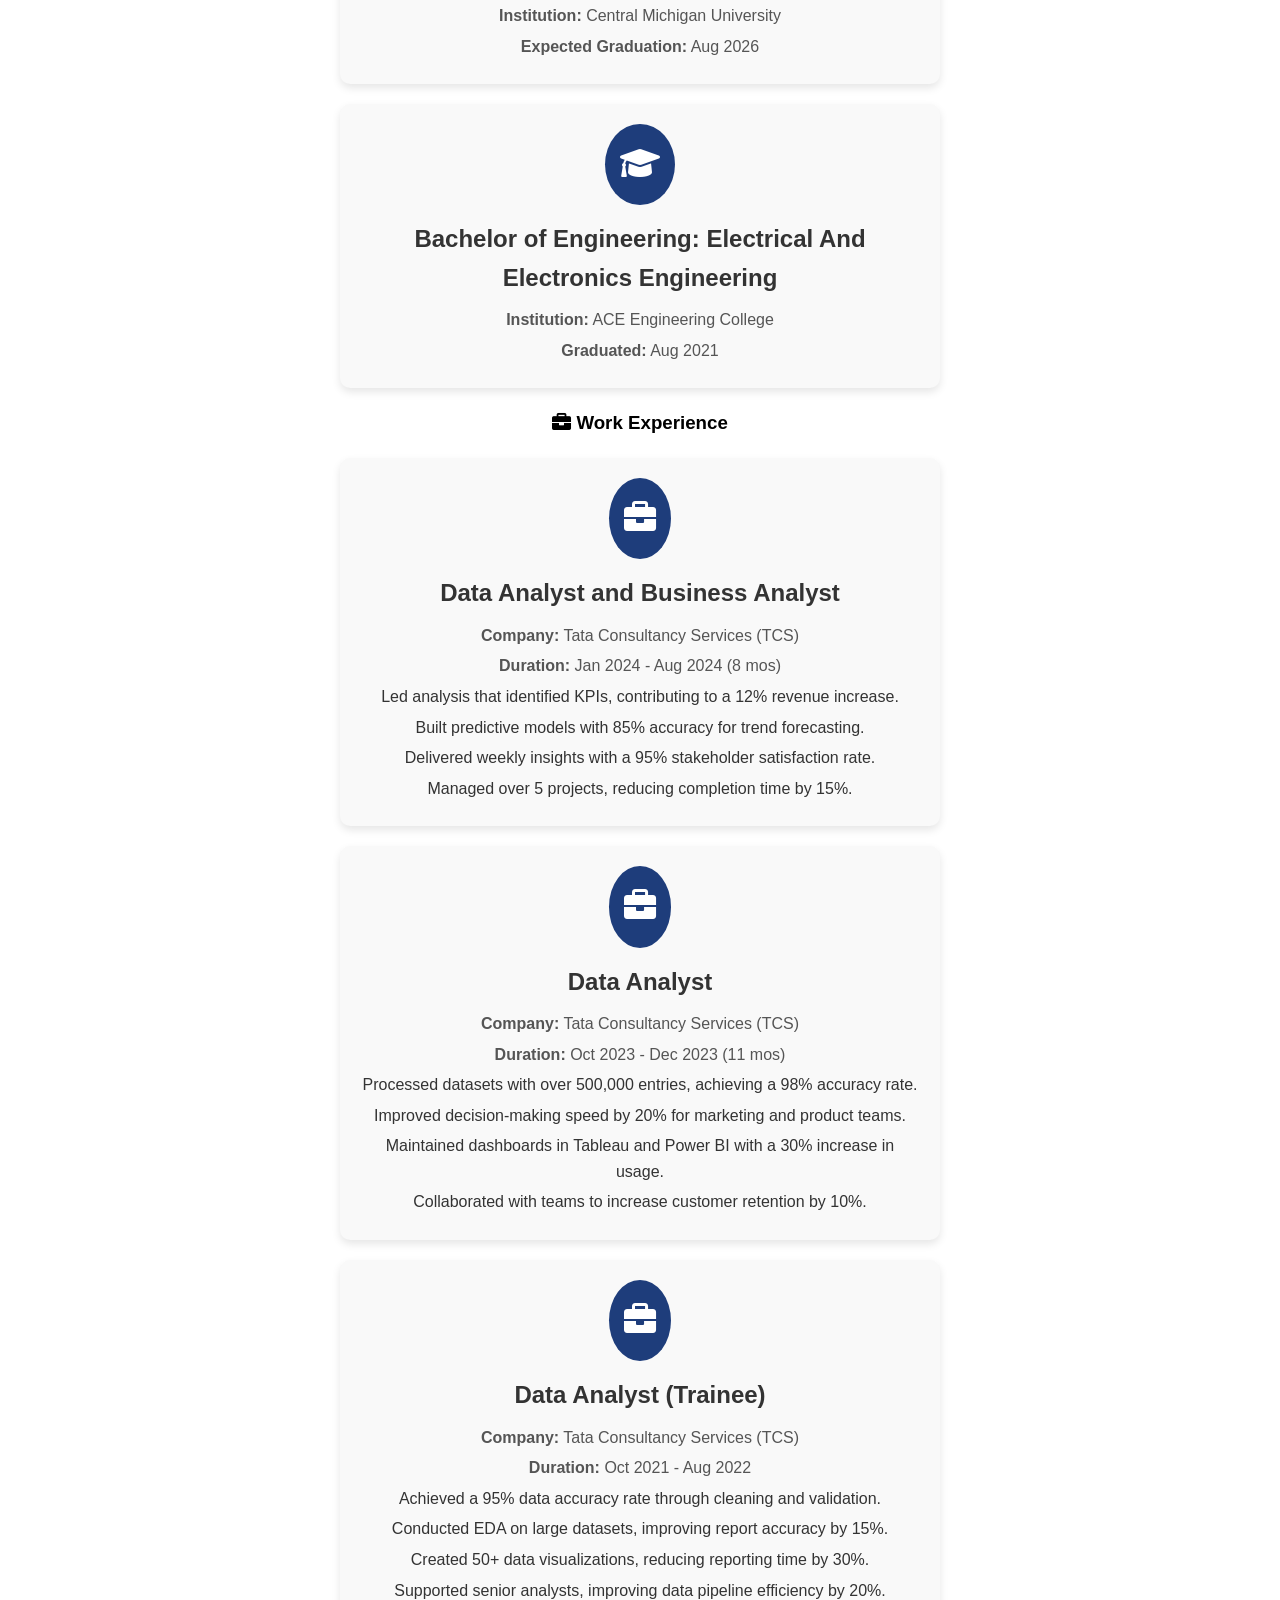
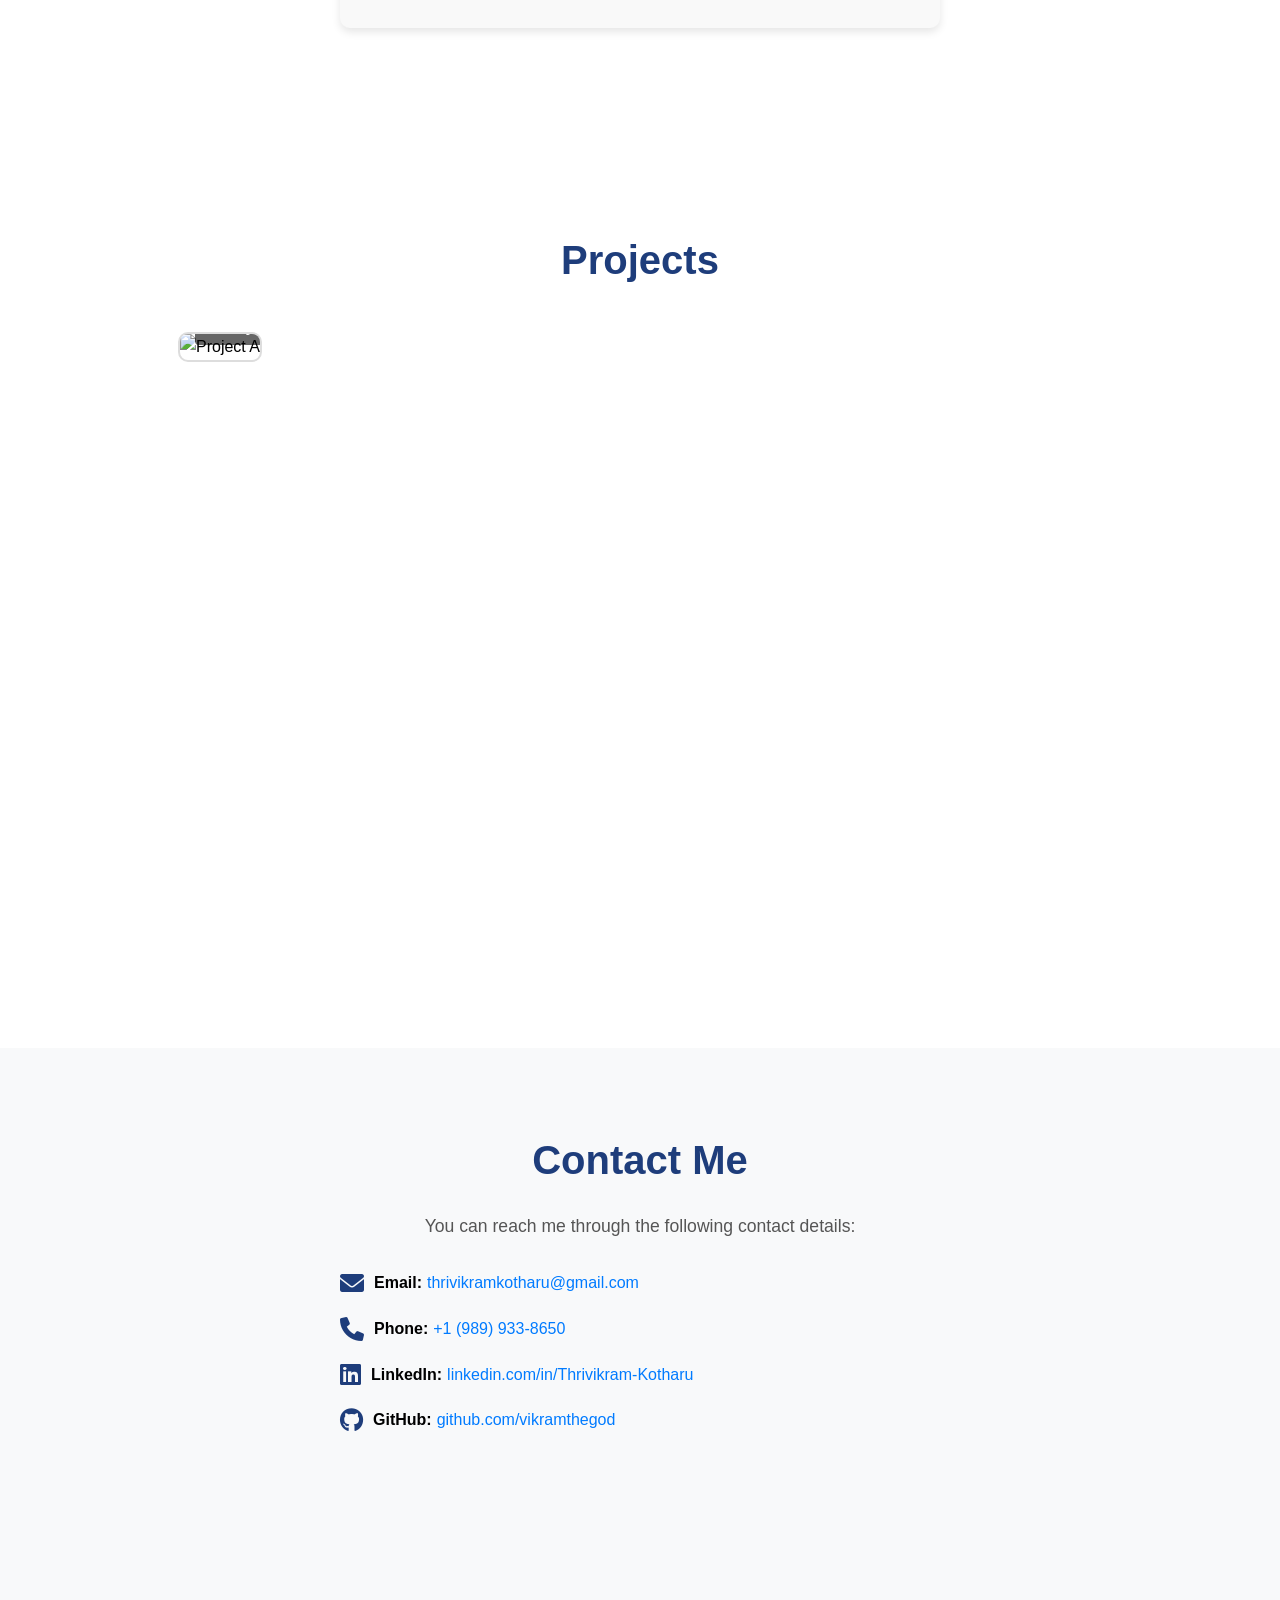
==== commit 81befe11: "Removed Place Holders for Project" ====
--- a/index.html
+++ b/index.html
@@ -230,116 +230,31 @@
     </section>
 
 
-    <section id="projects" class="slide">
-        <div class="slide-content">
-            <h2>Projects</h2>
-        
-            <div class="project-grid">
-                <!-- Project Card A -->
-                <div class="project-card" onclick="openModal('modal-a')">
-                    <img src="https://www.svgrepo.com/show/183606/youtube.svg" alt="Project A">
-                    <div class="project-info">
-                        <h4>Sentiment Analysis</h4>
-                    </div>
-                </div>
-
-                <!-- Project Card B -->
-                <div class="project-card" onclick="openModal('modal-b')">
-                    <img src="project-b.jpg" alt="Project B">
-                    <div class="project-info">
-                        <h4>Project Title B</h4>
-                    </div>
-                </div>
-
-                <!-- Project Card C -->
-                <div class="project-card" onclick="openModal('modal-c')">
-                    <img src="project-c.jpg" alt="Project C">
-                    <div class="project-info">
-                        <h4>Project Title C</h4>
-                    </div>
-                </div>
-
-                <!-- Project Card D -->
-                <div class="project-card" onclick="openModal('modal-d')">
-                    <img src="project-d.jpg" alt="Project D">
-                    <div class="project-info">
-                        <h4>Project Title D</h4>
-                    </div>
-                </div>
-
-                <!-- Project Card E -->
-                <div class="project-card" onclick="openModal('modal-e')">
-                    <img src="project-e.jpg" alt="Project E">
-                    <div class="project-info">
-                        <h4>Project Title E</h4>
-                    </div>
-                </div>
-
-                <!-- Project Card F -->
-                <div class="project-card" onclick="openModal('modal-f')">
-                    <img src="project-f.jpg" alt="Project F">
-                    <div class="project-info">
-                        <h4>Project Title F</h4>
-                    </div>
-                </div>
-            </div>
-
-            <!-- Popup Modals for Projects -->
-            <div id="modal-a" class="modal">
-                <div class="modal-content">
-                    <span class="close" onclick="closeModal('modal-a')">&times;</span>
-                    <h3>Sentiment Analysis on Comments</h3>
-                    <p class="justify">Conducted Sentiment Analysis using TextBlob in Python to classify comments as positive or negative based on polarity. Generated reports of the most frequent positive and negative words using WordCloud after filtering out neutral terms.Performed emoji analysis with the emoji library in Python and visualized the most commonly used emojis with a bar plot created in Plotly. The entire project was developed in Jupyter Notebooks.</p>
-                    <a href="Analyzing the most liked category and also checking how engaged are audience (1)-combined.pdf" target="_blank">PDF</a>
-                </div>
-            </div>
-
-            <div id="modal-b" class="modal">
-                <div class="modal-content">
-                    <span class="close" onclick="closeModal('modal-b')">&times;</span>
-                    <h3>Project Title B</h3>
-                    <p class="justify">This project is about...</p>
-                    <a href="project-b.pdf" target="_blank">PDF</a>
-                </div>
-            </div>
-
-            <div id="modal-c" class="modal">
-                <div class="modal-content">
-                    <span class="close" onclick="closeModal('modal-c')">&times;</span>
-                    <h3>Project Title C</h3>
-                    <p class="justify">This project covers...</p>
-                    <a href="project-c.pdf" target="_blank">PDF</a>
-                </div>
-            </div>
-
-            <div id="modal-d" class="modal">
-                <div class="modal-content">
-                    <span class="close" onclick="closeModal('modal-d')">&times;</span>
-                    <h3>Project Title D</h3>
-                    <p class="justify">This project is focused on...</p>
-                    <a href="project-d.pdf" target="_blank">PDF</a>
-                </div>
-            </div>
-
-            <div id="modal-e" class="modal">
-                <div class="modal-content">
-                    <span class="close" onclick="closeModal('modal-e')">&times;</span>
-                    <h3>Project Title E</h3>
-                    <p class="justify">This project explores...</p>
-                    <a href="project-e.pdf" target="_blank">PDF</a>
-                </div>
-            </div>
-
-            <div id="modal-f" class="modal">
-                <div class="modal-content">
-                    <span class="close" onclick="closeModal('modal-f')">&times;</span>
-                    <h3>Project Title F</h3>
-                    <p class="justify">This project involves...</p>
-                    <a href="project-f.pdf" target="_blank">PDF</a>
-                </div>
-            </div>
-        </div>
-    </section>
+     <section id="projects" class="slide">
+         <div class="slide-content">
+             <h2>Projects</h2>
+     
+             <div class="project-grid">
+                 <!-- Project Card A -->
+                 <div class="project-card" onclick="openModal('modal-a')">
+                     <img src="https://www.svgrepo.com/show/183606/youtube.svg" alt="Project A">
+                     <div class="project-info">
+                         <h4>Sentiment Analysis</h4>
+                     </div>
+                 </div>
+
+
+             <!-- Popup Modals for Projects -->
+             <div id="modal-a" class="modal">
+                 <div class="modal-content">
+                     <span class="close" onclick="closeModal('modal-a')">&times;</span>
+                     <h3>Sentiment Analysis on Comments</h3>
+                     <p class="justify">Conducted Sentiment Analysis using TextBlob in Python to classify comments as positive or negative based on polarity. Generated reports of the most frequent positive and negative words using WordCloud after filtering out neutral terms.Performed emoji analysis with the emoji library in Python and visualized the most commonly used emojis with a bar plot created in Plotly. The entire project was developed in Jupyter Notebooks.</p>
+                     <a href="Analyzing the most liked category and also checking how engaged are audience (1)-combined.pdf" target="_blank">PDF</a>
+                 </div>
+             </div>
+         </div>
+     </section>
 
 
 
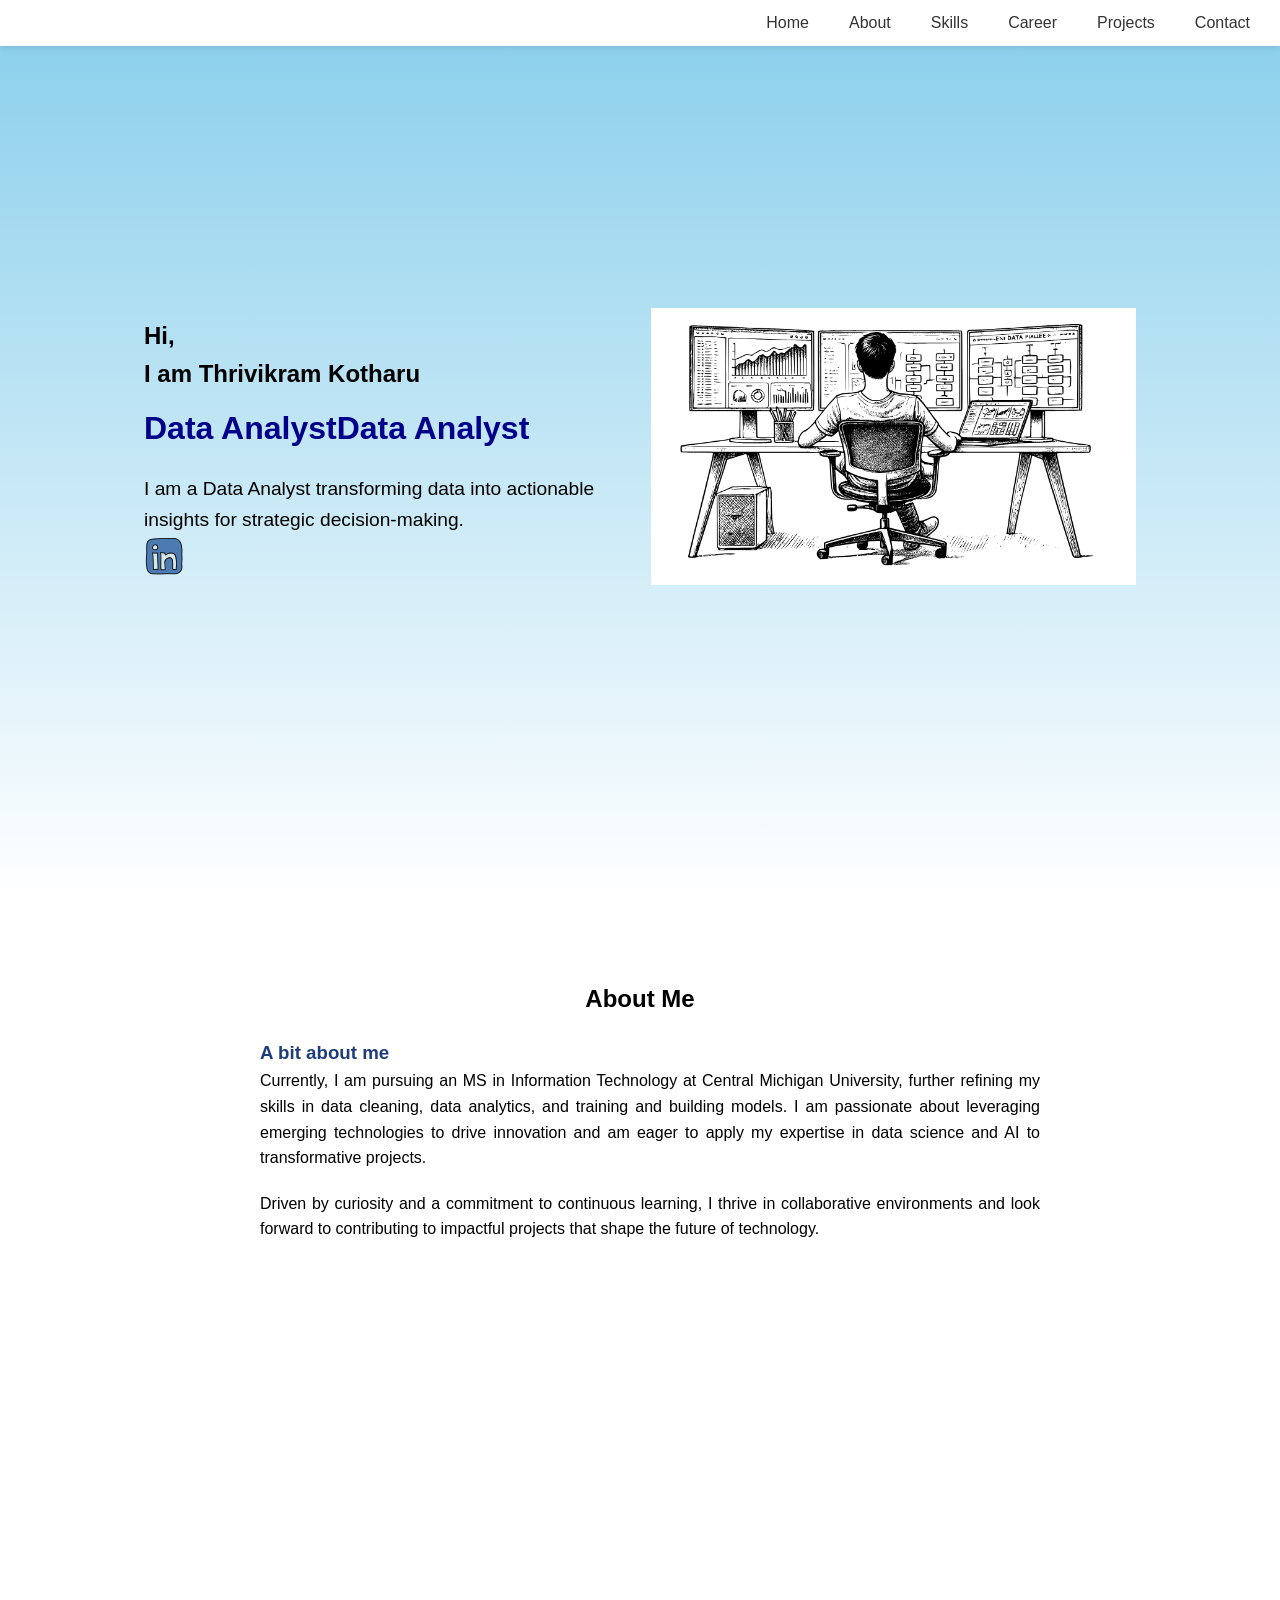
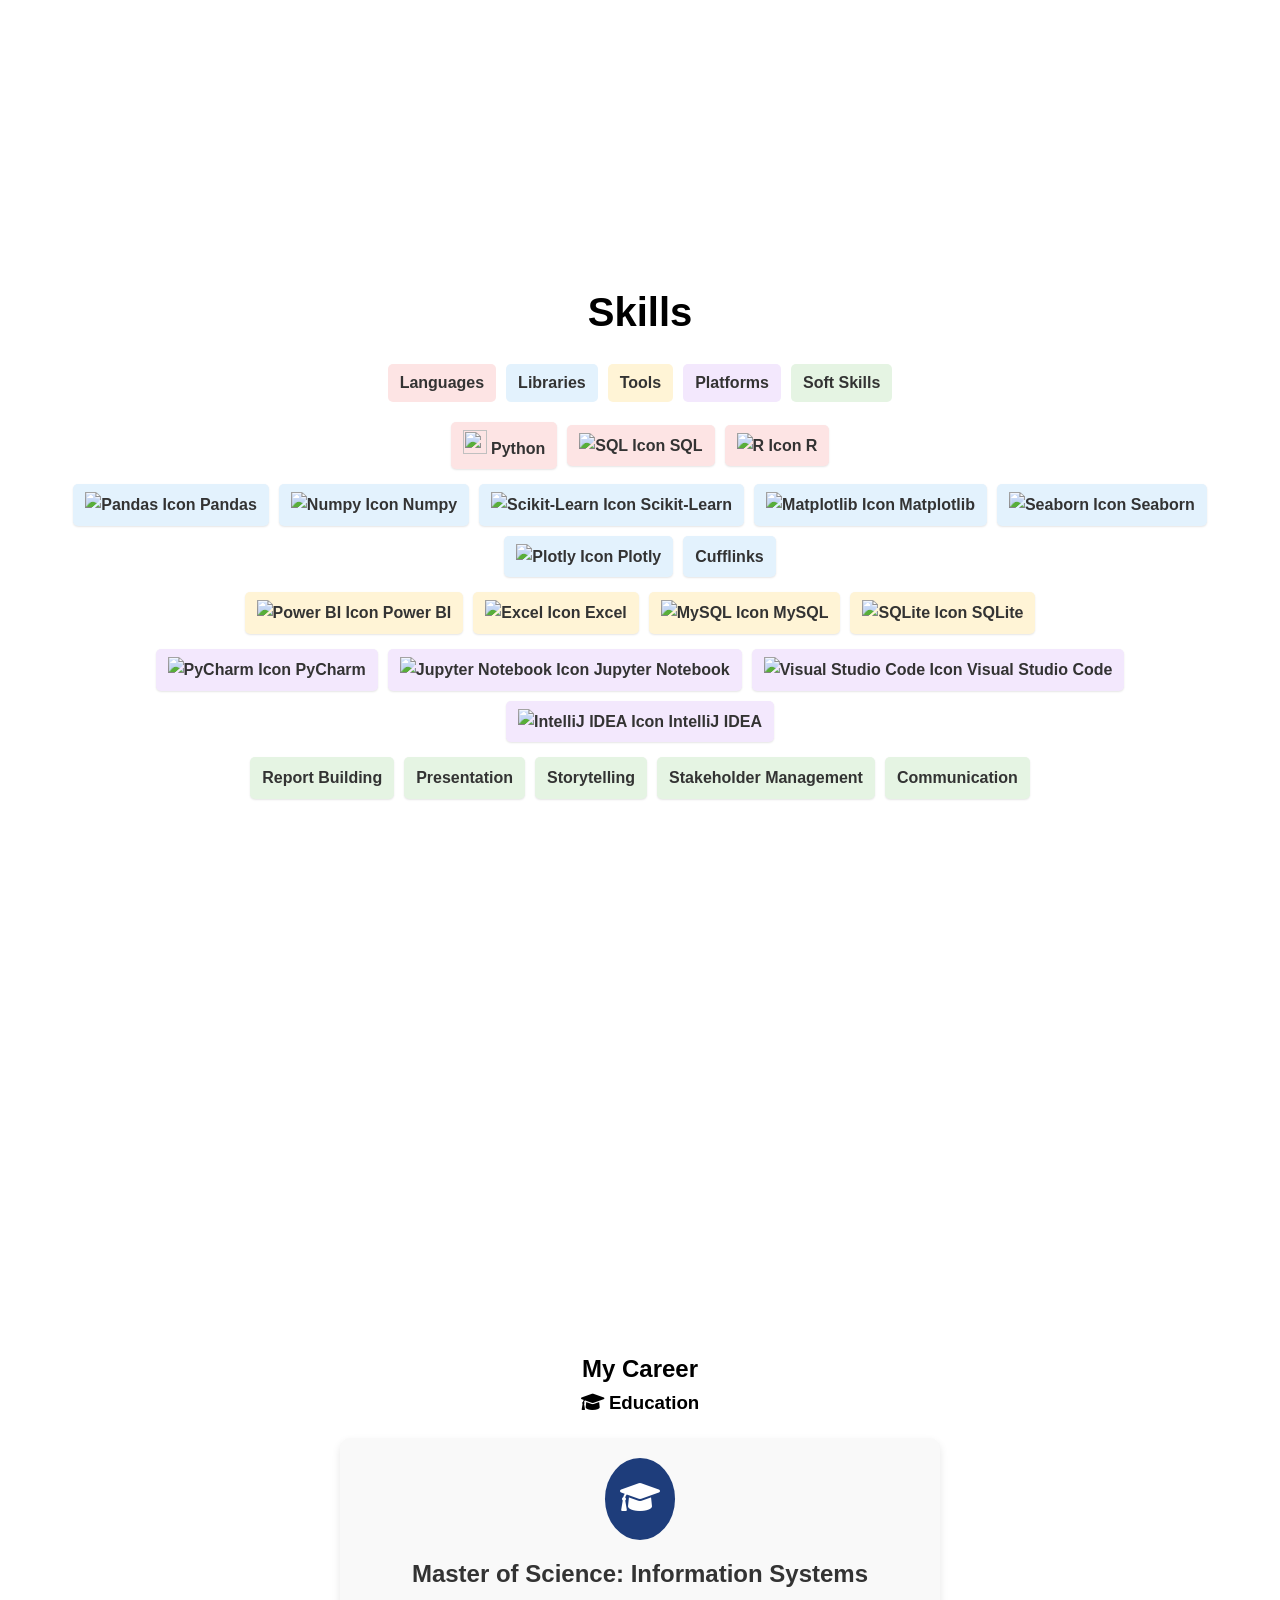
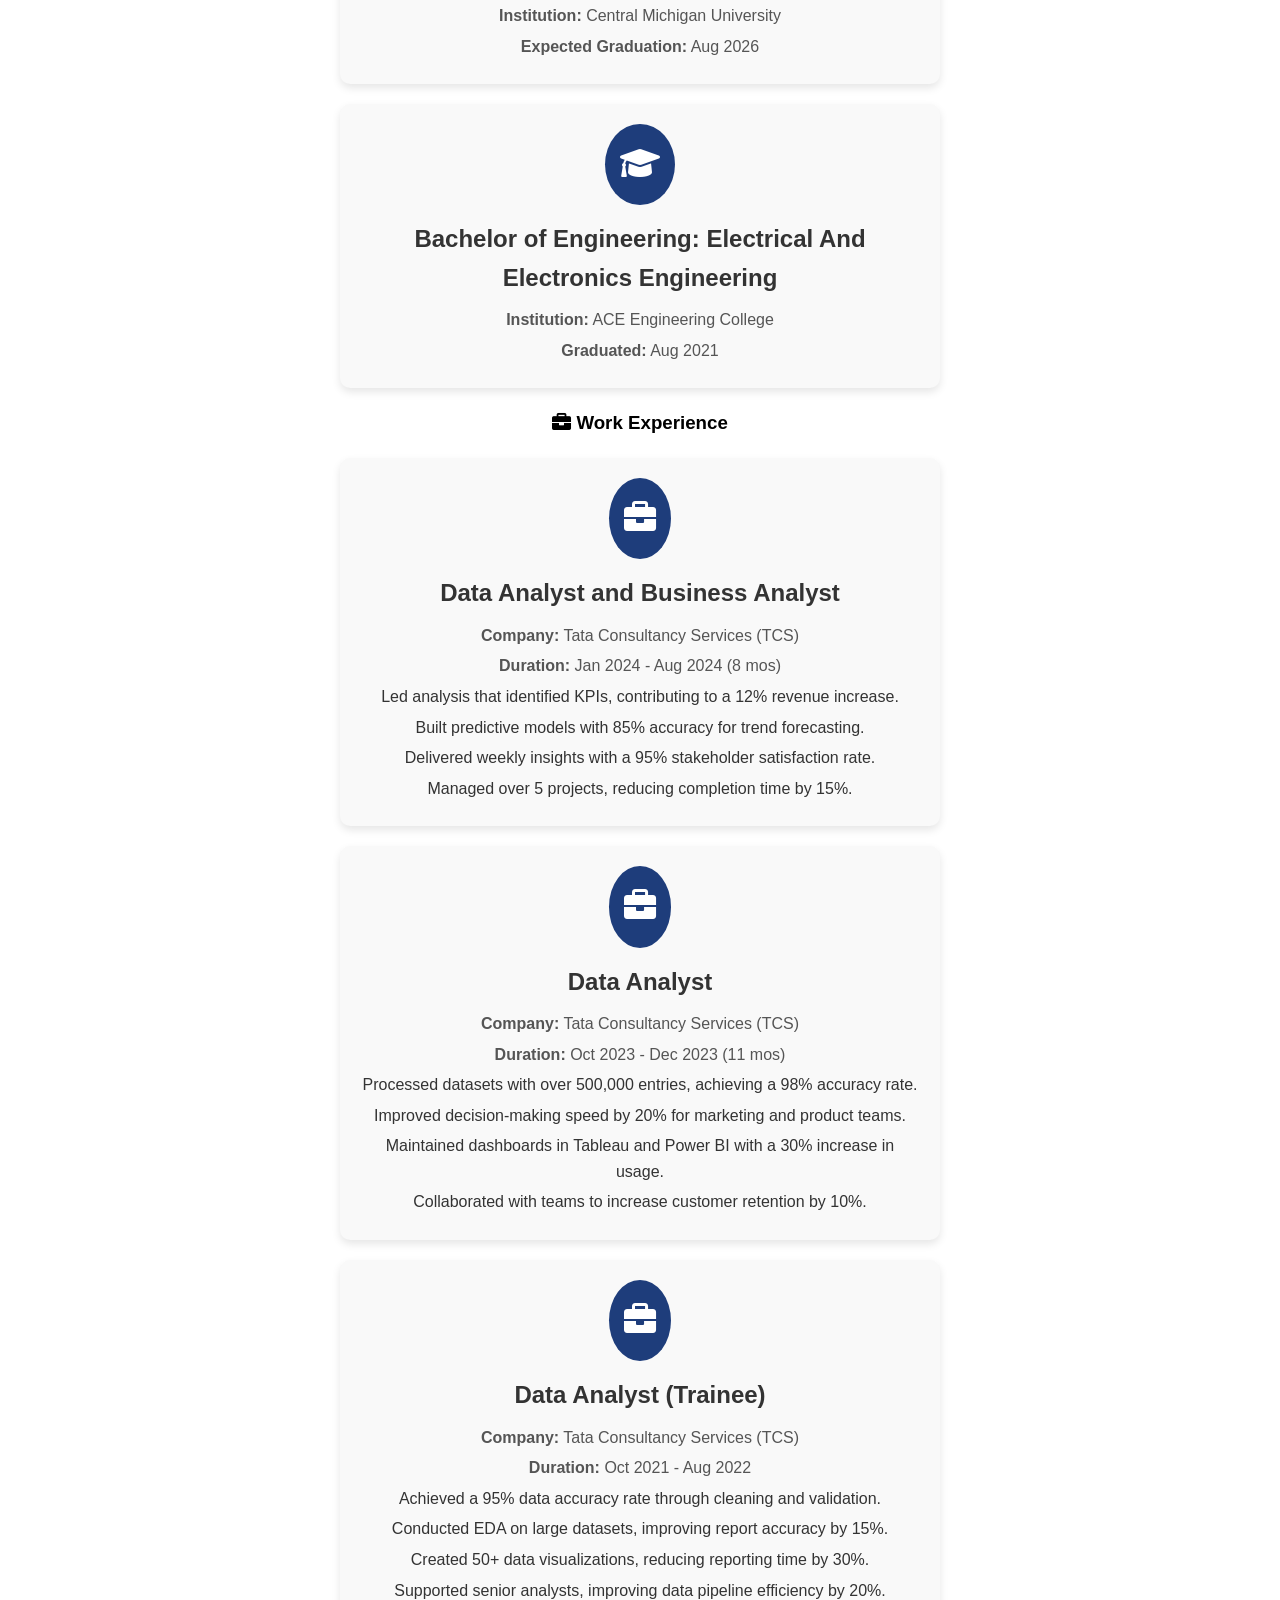
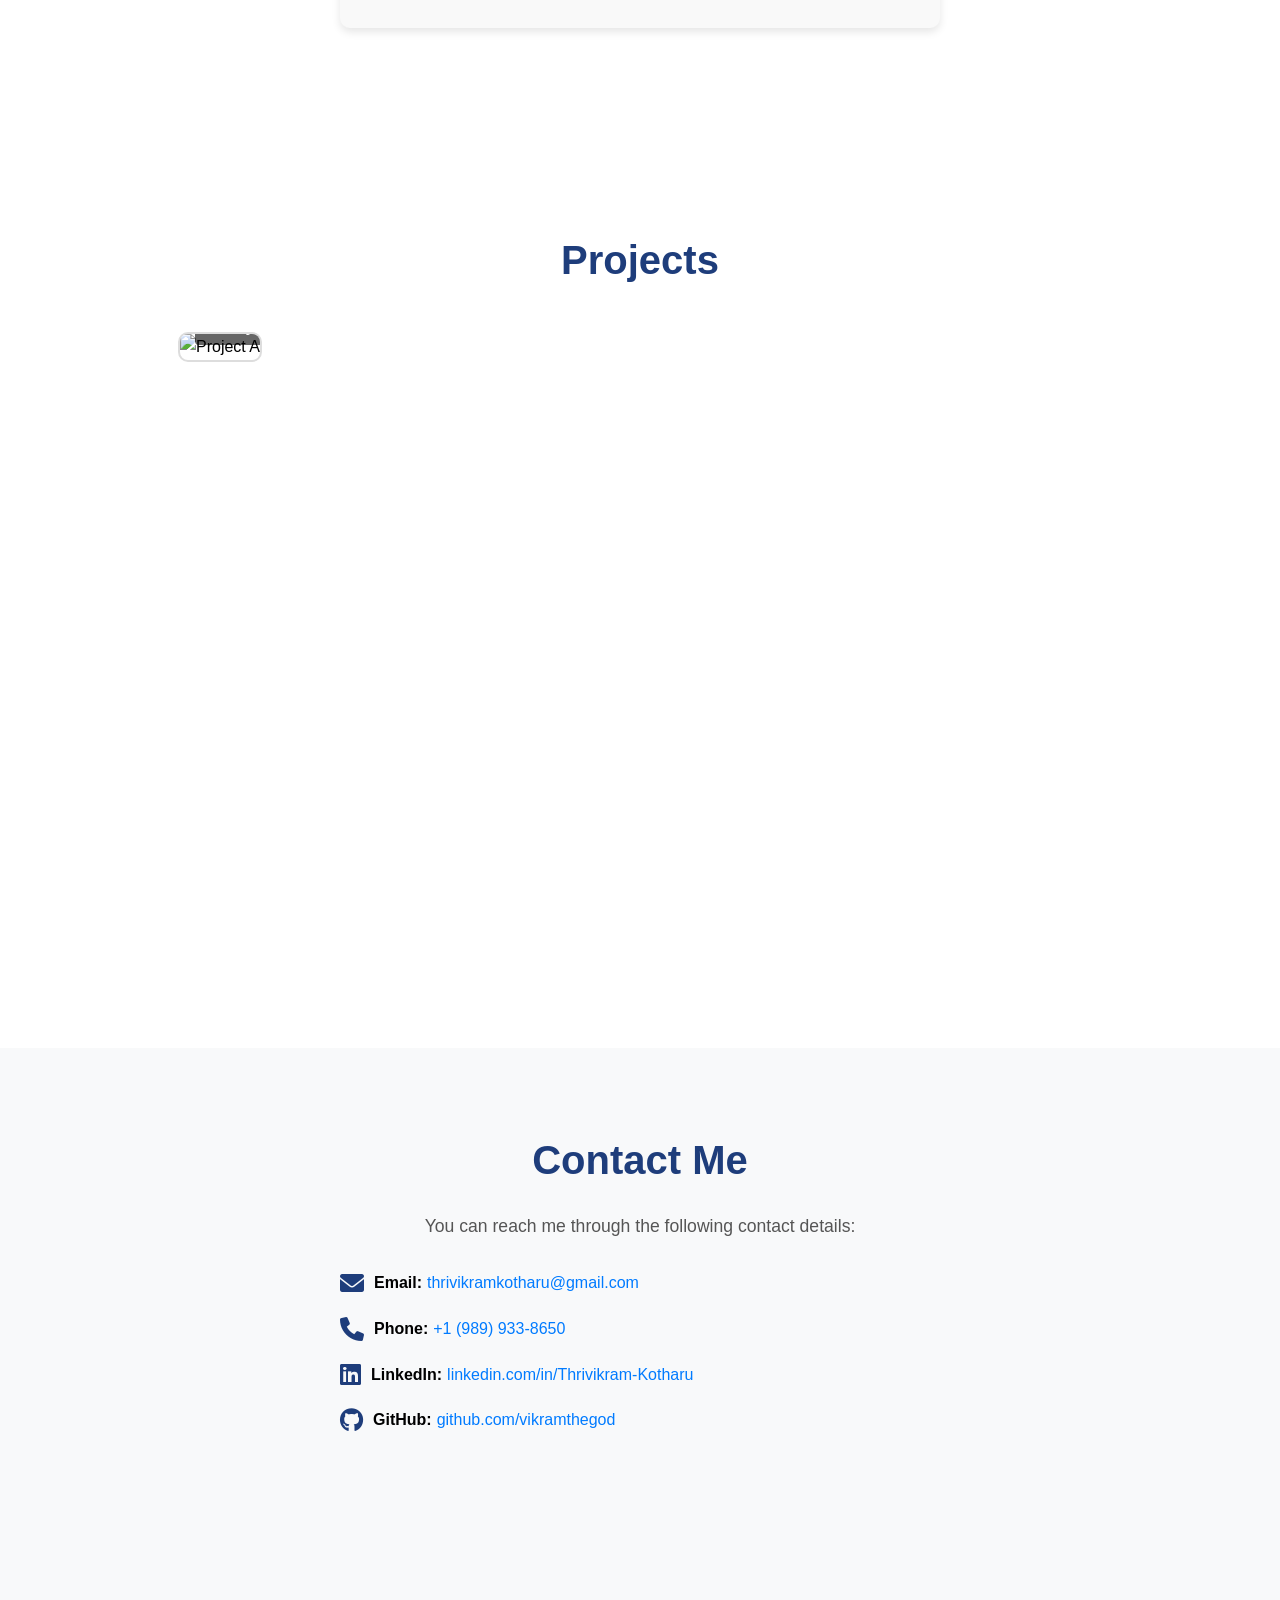
==== commit 45676ec4: "Excel icon" ====
--- a/index.html
+++ b/index.html
@@ -107,7 +107,7 @@
                         <img src="https://cdn.jsdelivr.net/gh/spchanakya/spchanakya.github.io@main/Assets/PowerBI.svg" alt="Power BI Icon" width="24" height="24"> Power BI
                     </div>
                     <div class="skill-item tool">
-                        <img src="icons/excel.svg" alt="Excel Icon" width="24" height="24"> Excel
+                        <img src="https://www.svgrepo.com/download/373589/excel.svg" alt="Excel Icon" width="24" height="24"> Excel
                     </div>
                     <div class="skill-item tool">
                         <img src="https://cdn.jsdelivr.net/gh/devicons/devicon/icons/mysql/mysql-original.svg" alt="MySQL Icon" width="24" height="24"> MySQL
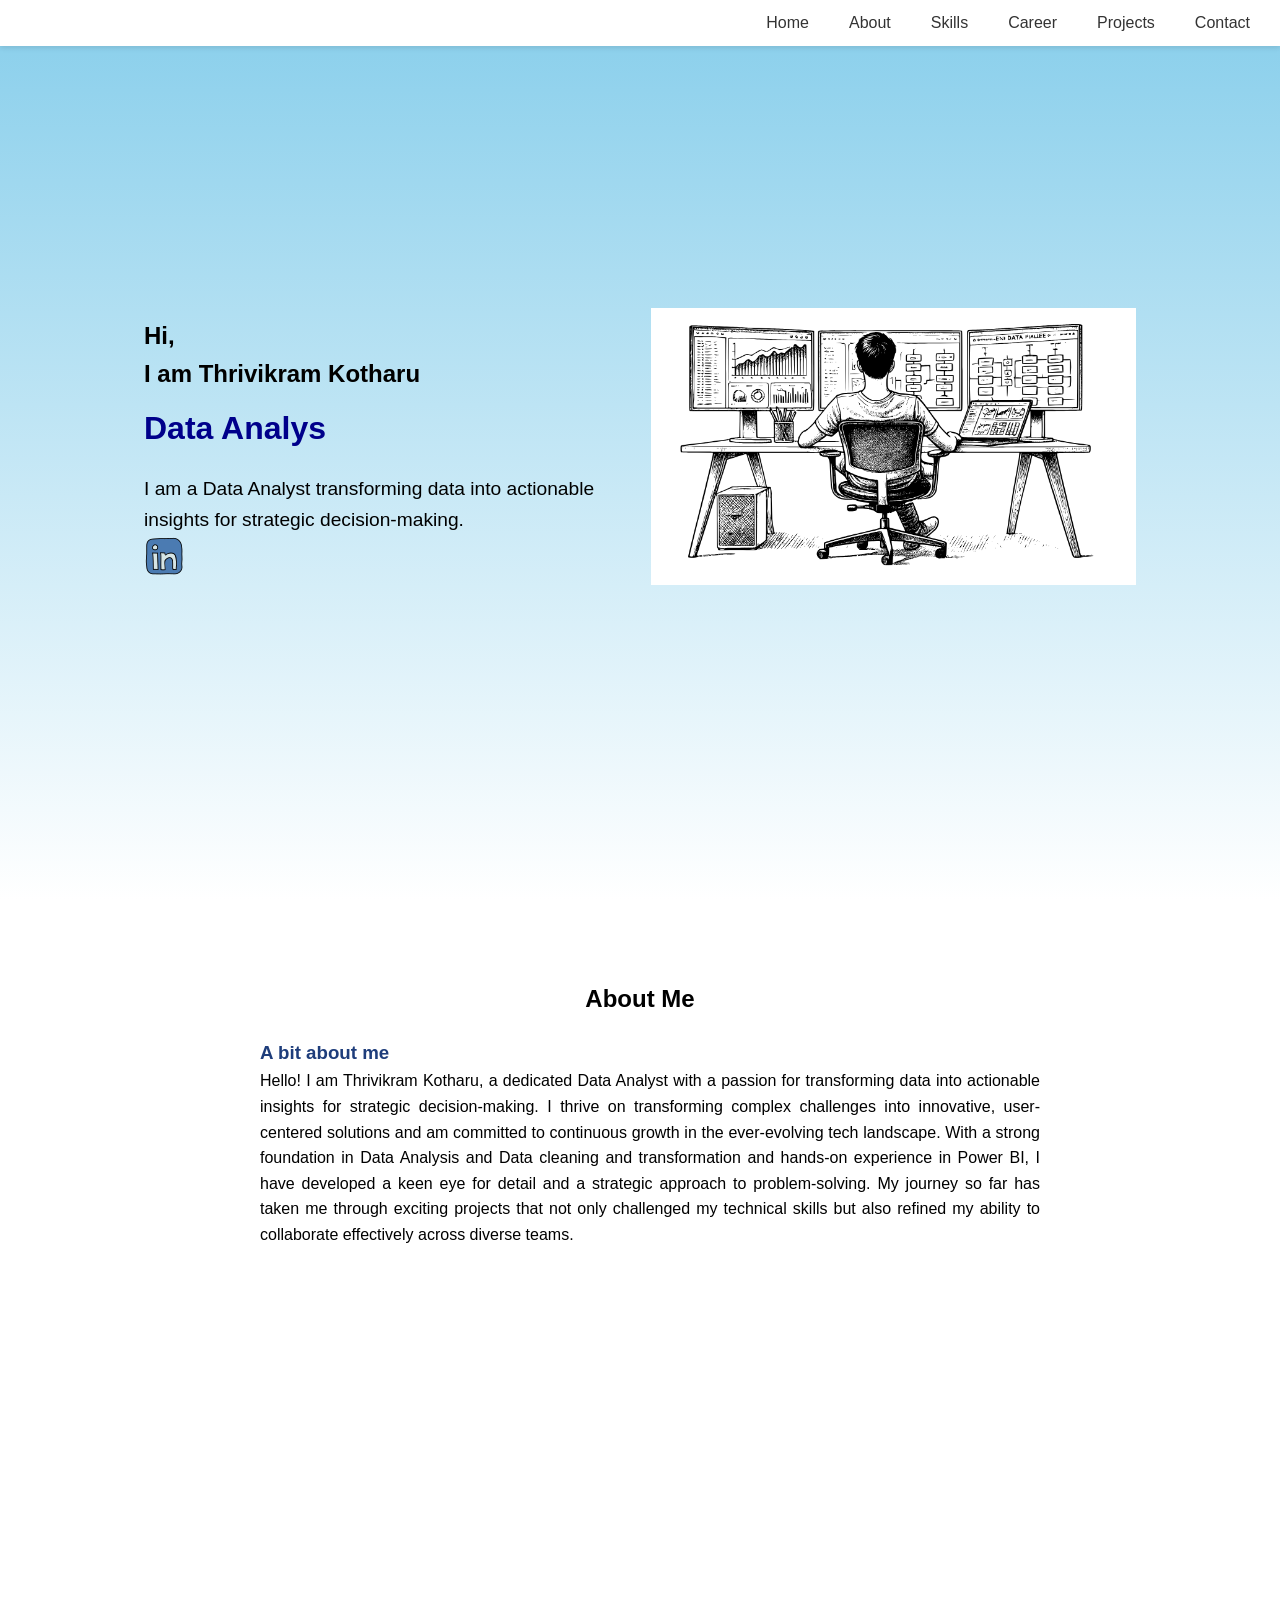
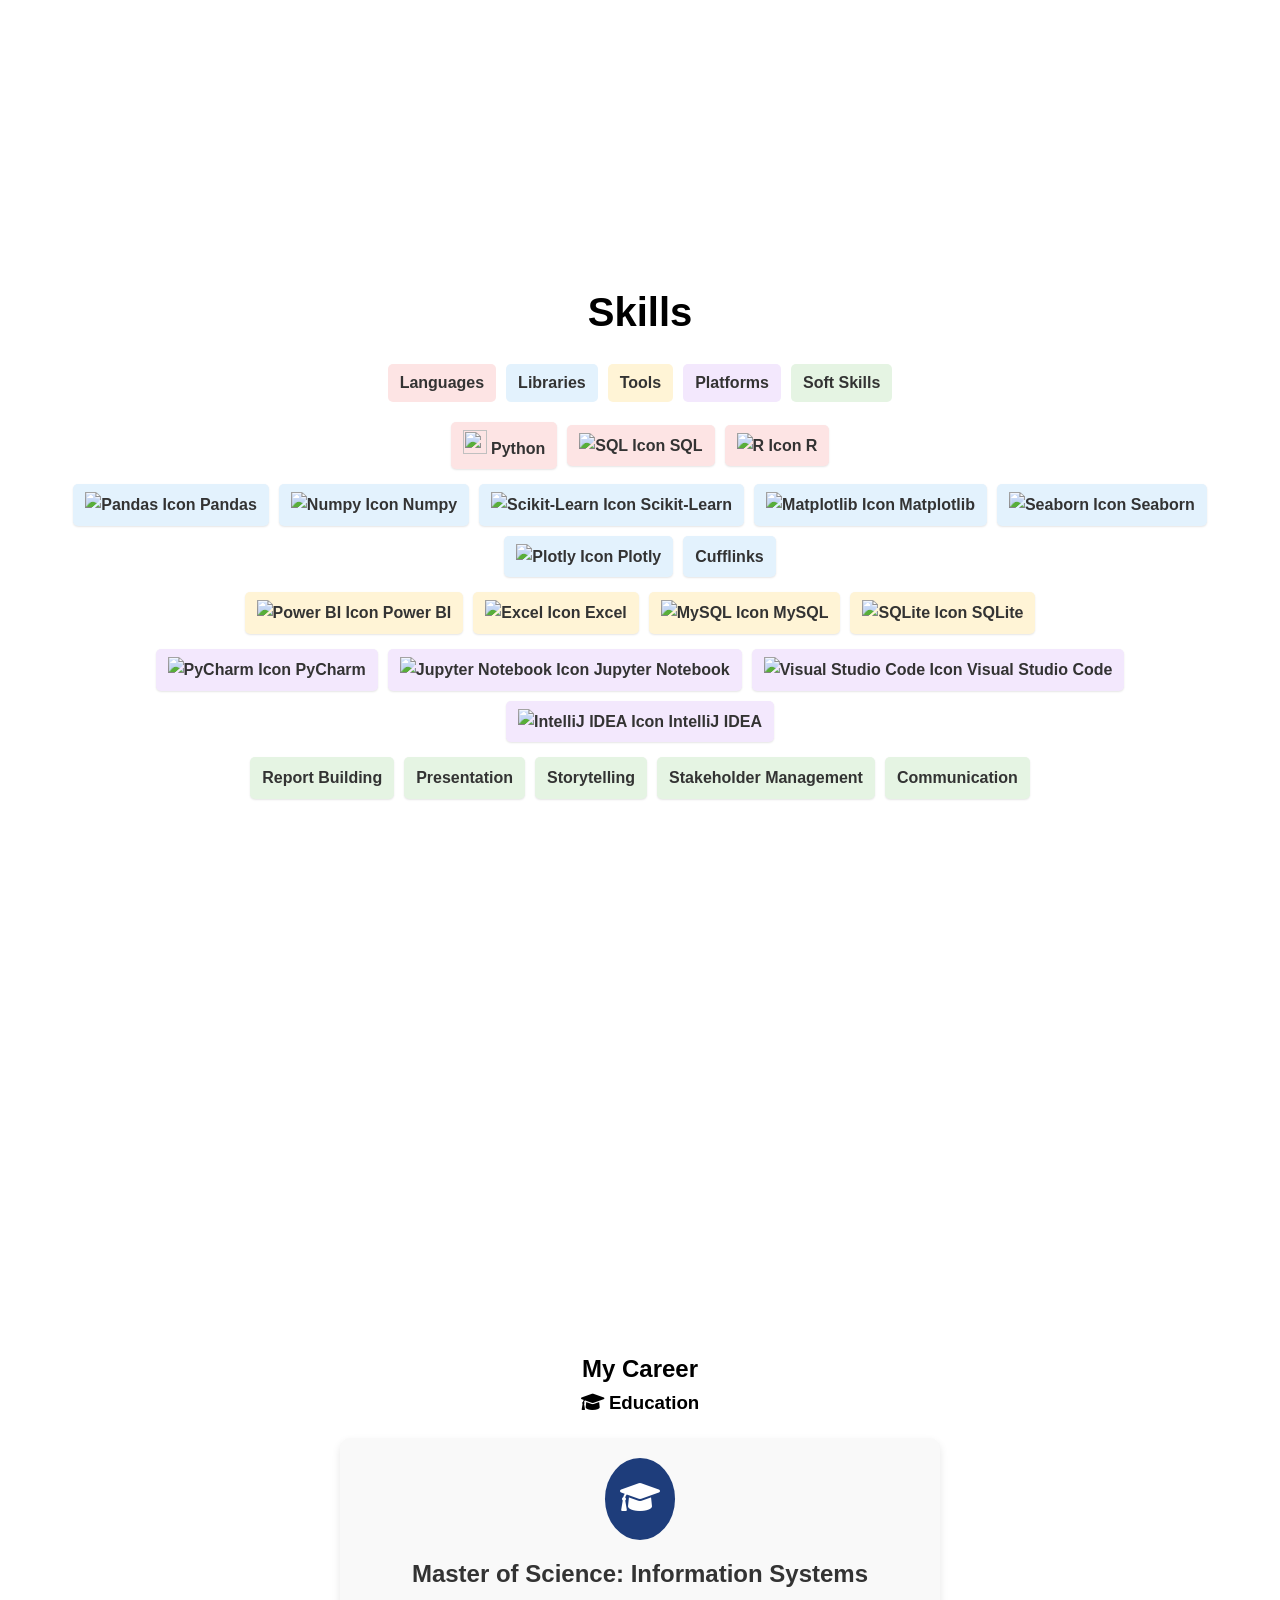
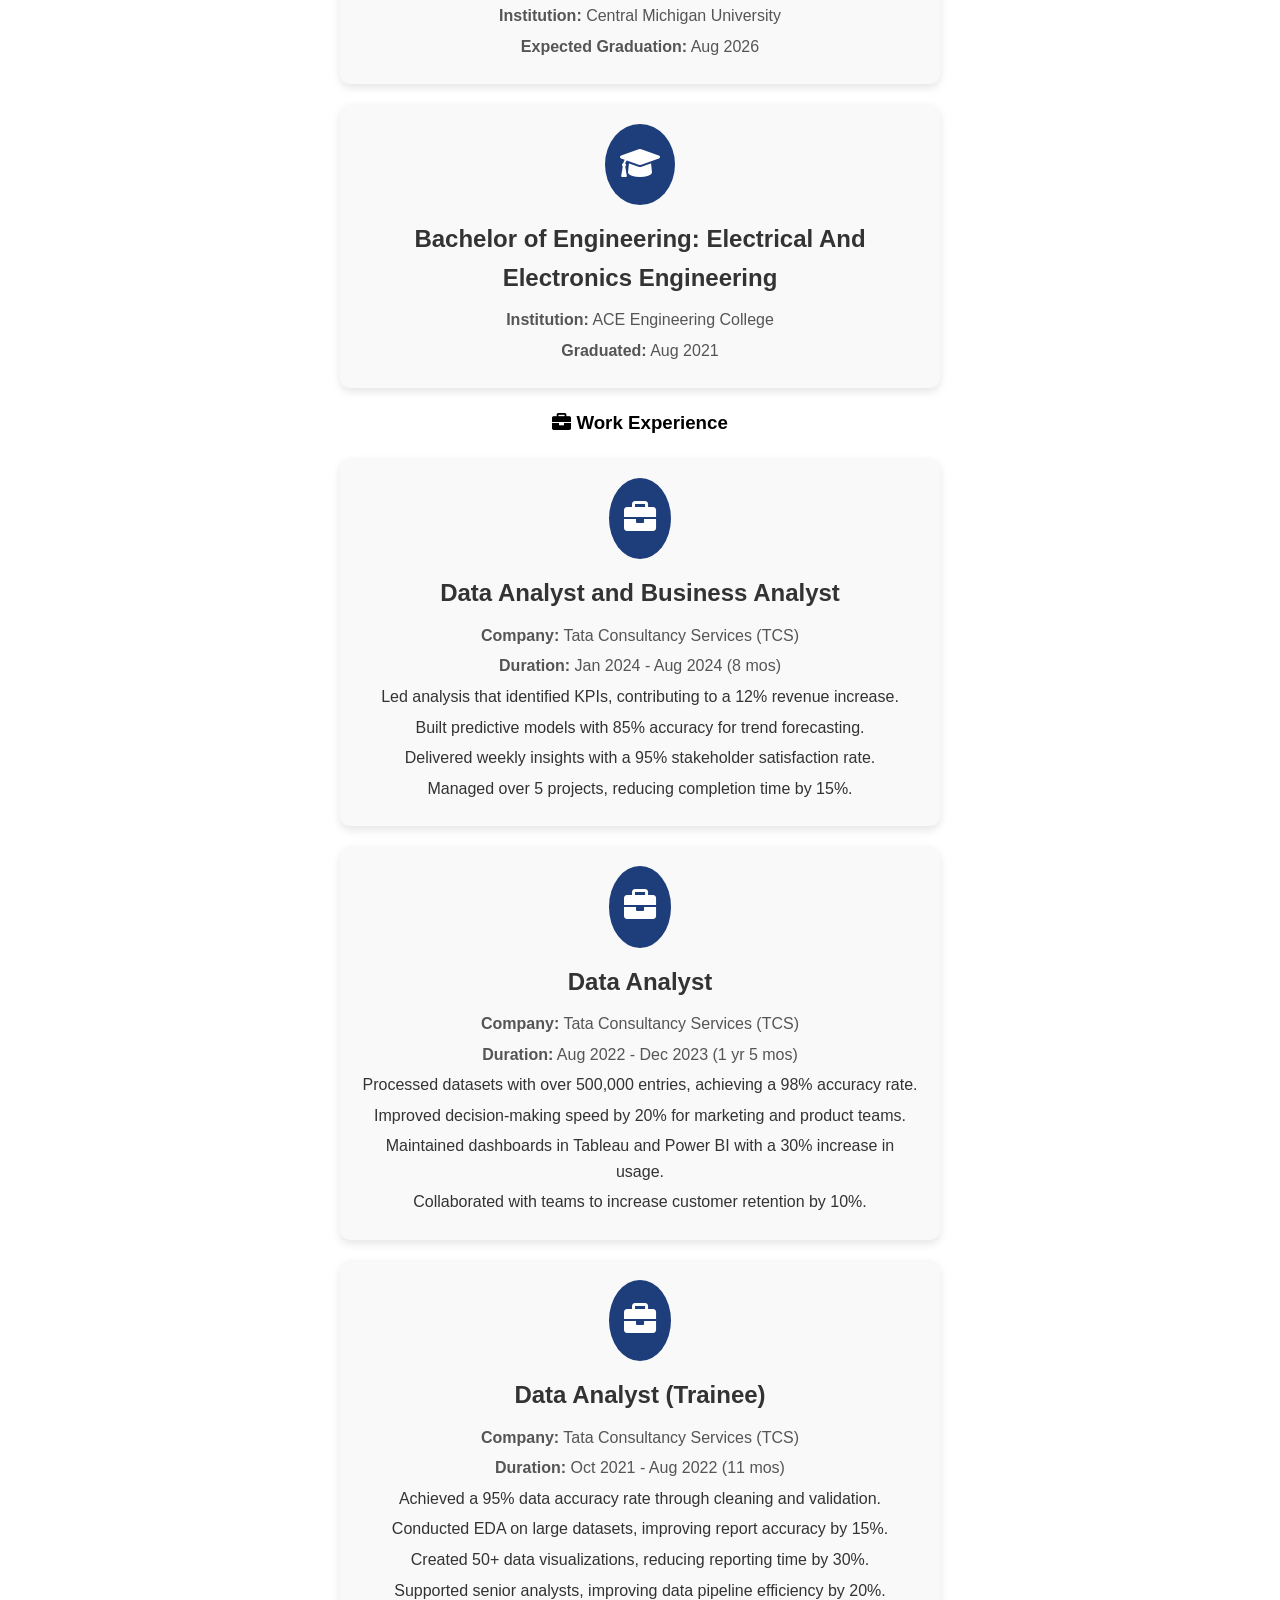
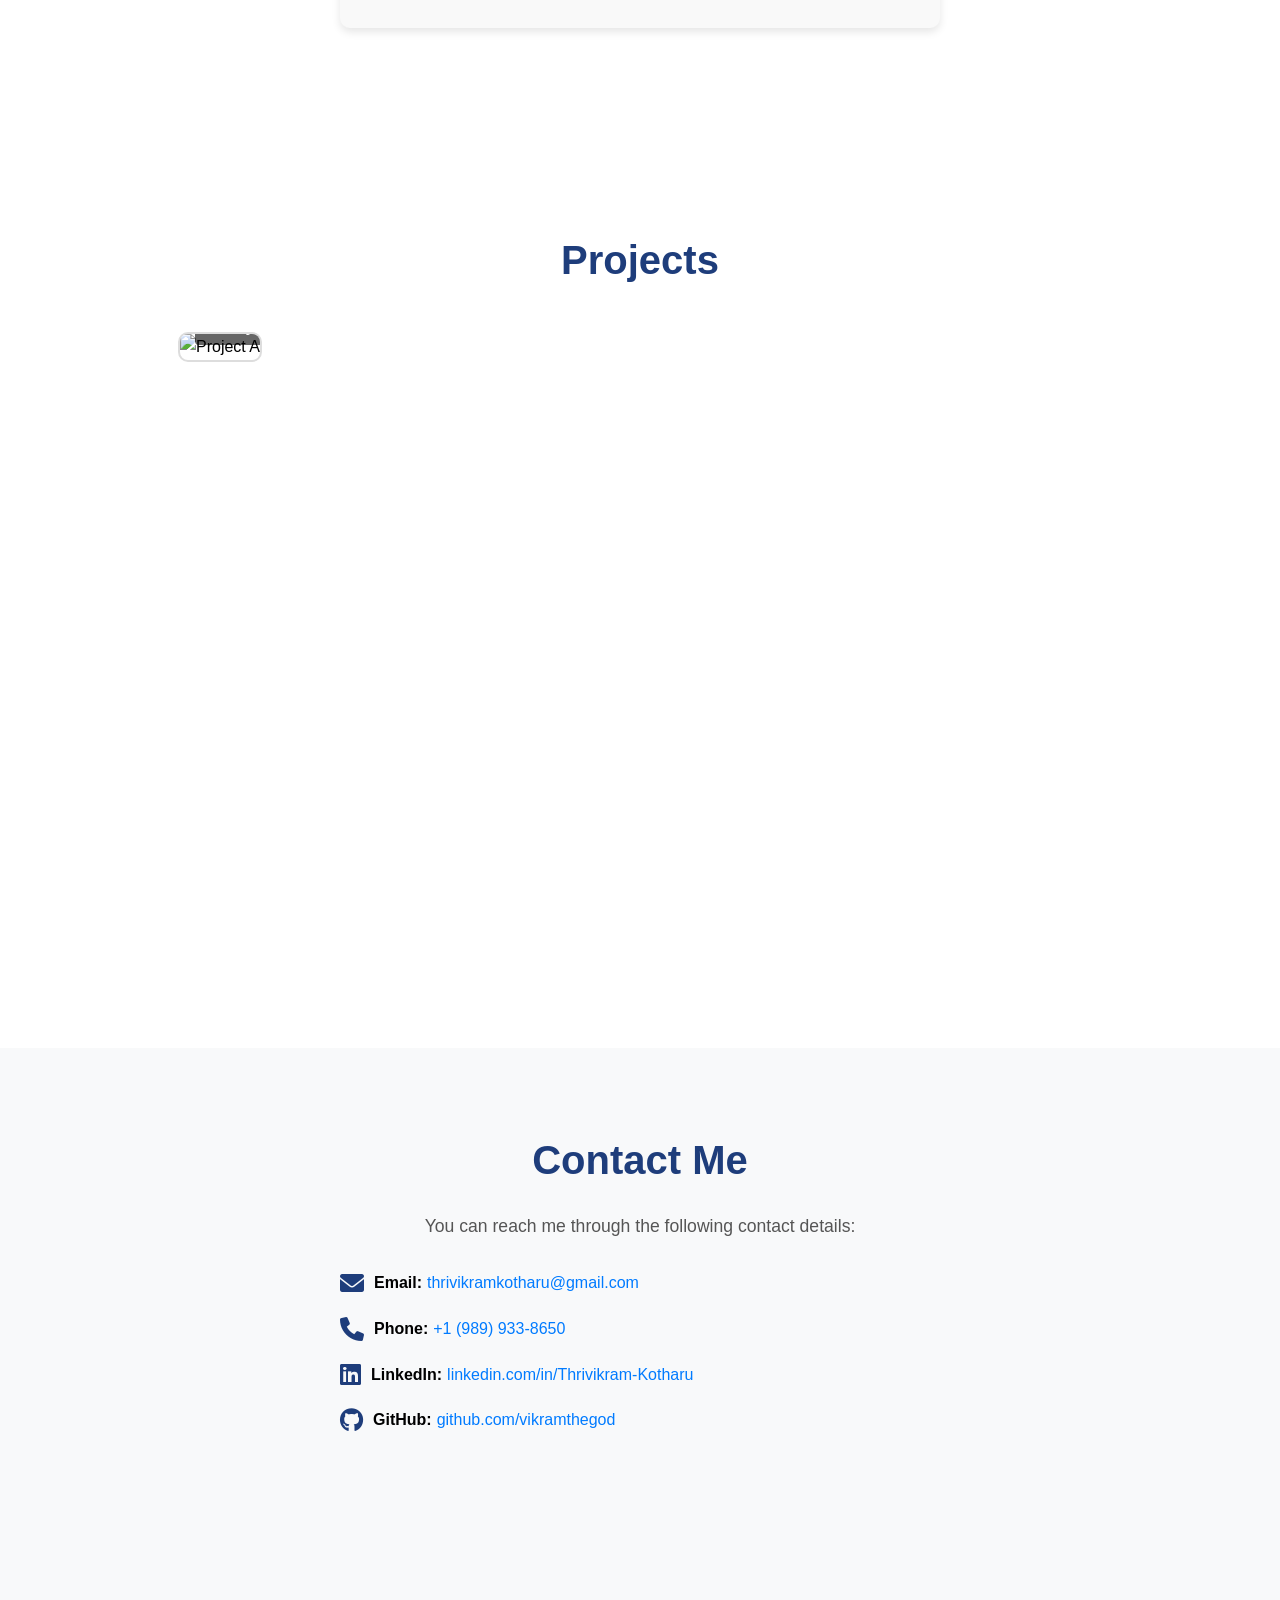
==== commit 6c3a01db: "Removed PDF and change to git URL" ====
--- a/index.html
+++ b/index.html
@@ -42,13 +42,15 @@
 
 
     <section id="about" class="slide">
-        <div class="slide-content">
-            <h2>About Me</h2>
-            <h3>A bit about me</h3>
-            <p>Currently, I am pursuing an MS in Information Technology at Central Michigan University, further refining my skills in data cleaning, data analytics, and training and building models. I am passionate about leveraging emerging technologies to drive innovation and am eager to apply my expertise in data science and AI to transformative projects.</p>
-            <p>Driven by curiosity and a commitment to continuous learning, I thrive in collaborative environments and look forward to contributing to impactful projects that shape the future of technology.</p>
-        </div>
-    </section>
+    <div class="slide-content">
+        <h2>About Me</h2>
+        <h3>A bit about me</h3>
+        <p>Hello! I am Thrivikram Kotharu, a dedicated Data Analyst with a passion for transforming data into actionable insights for strategic decision-making. I thrive on transforming complex challenges into innovative, user-centered solutions and am committed to continuous growth in the ever-evolving tech landscape.
+            With a strong foundation in Data Analysis and Data cleaning and transformation and hands-on experience in Power BI, I have developed a keen eye for detail and a strategic approach to problem-solving. My journey so far has taken me through exciting projects that not only challenged my technical skills but also refined my ability to collaborate effectively across diverse teams.
+        </p>
+    </div>
+</section>
+
 
     <section id="skills" class="slide">
         <div class="slide-content">
@@ -201,7 +203,7 @@
                     <div class="card-content">
                         <h4>Data Analyst</h4>
                         <p><strong>Company:</strong> Tata Consultancy Services (TCS)</p>
-                        <p><strong>Duration:</strong> Oct 2023 - Dec 2023 (11 mos)</p>
+                        <p><strong>Duration:</strong> Aug 2022 - Dec 2023 (1 yr 5 mos)</p>
                         <ul>
                             <li>Processed datasets with over 500,000 entries, achieving a 98% accuracy rate.</li>
                             <li>Improved decision-making speed by 20% for marketing and product teams.</li>
@@ -216,7 +218,7 @@
                     <div class="card-content">
                         <h4>Data Analyst (Trainee)</h4>
                         <p><strong>Company:</strong> Tata Consultancy Services (TCS)</p>
-                        <p><strong>Duration:</strong> Oct 2021 - Aug 2022</p>
+                        <p><strong>Duration:</strong> Oct 2021 - Aug 2022 (11 mos)</p>
                         <ul>
                             <li>Achieved a 95% data accuracy rate through cleaning and validation.</li>
                             <li>Conducted EDA on large datasets, improving report accuracy by 15%.</li>
@@ -250,7 +252,7 @@
                      <span class="close" onclick="closeModal('modal-a')">&times;</span>
                      <h3>Sentiment Analysis on Comments</h3>
                      <p class="justify">Conducted Sentiment Analysis using TextBlob in Python to classify comments as positive or negative based on polarity. Generated reports of the most frequent positive and negative words using WordCloud after filtering out neutral terms.Performed emoji analysis with the emoji library in Python and visualized the most commonly used emojis with a bar plot created in Plotly. The entire project was developed in Jupyter Notebooks.</p>
-                     <a href="Analyzing the most liked category and also checking how engaged are audience (1)-combined.pdf" target="_blank">PDF</a>
+                     <a href="https://github.com/vikramthegod/youtube_comment_analysis.git" target="_blank">Git</a>
                  </div>
              </div>
          </div>
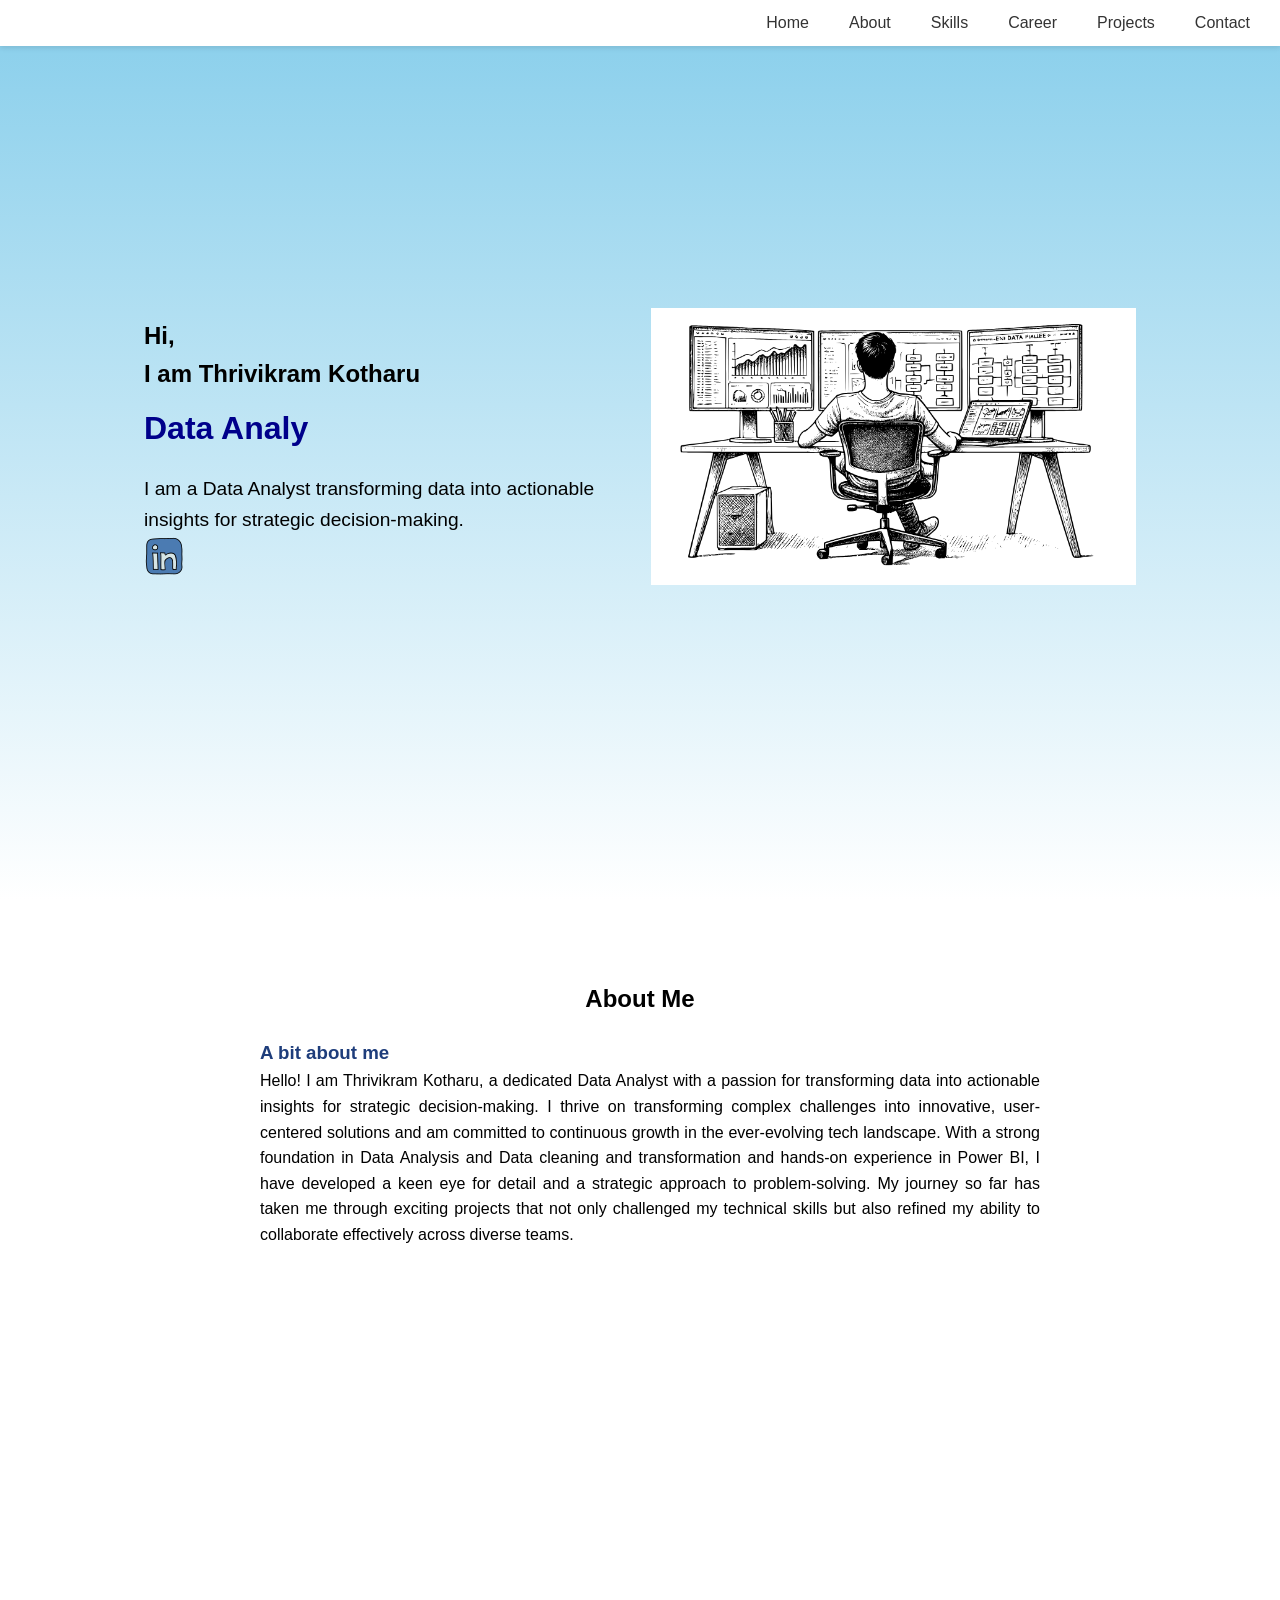
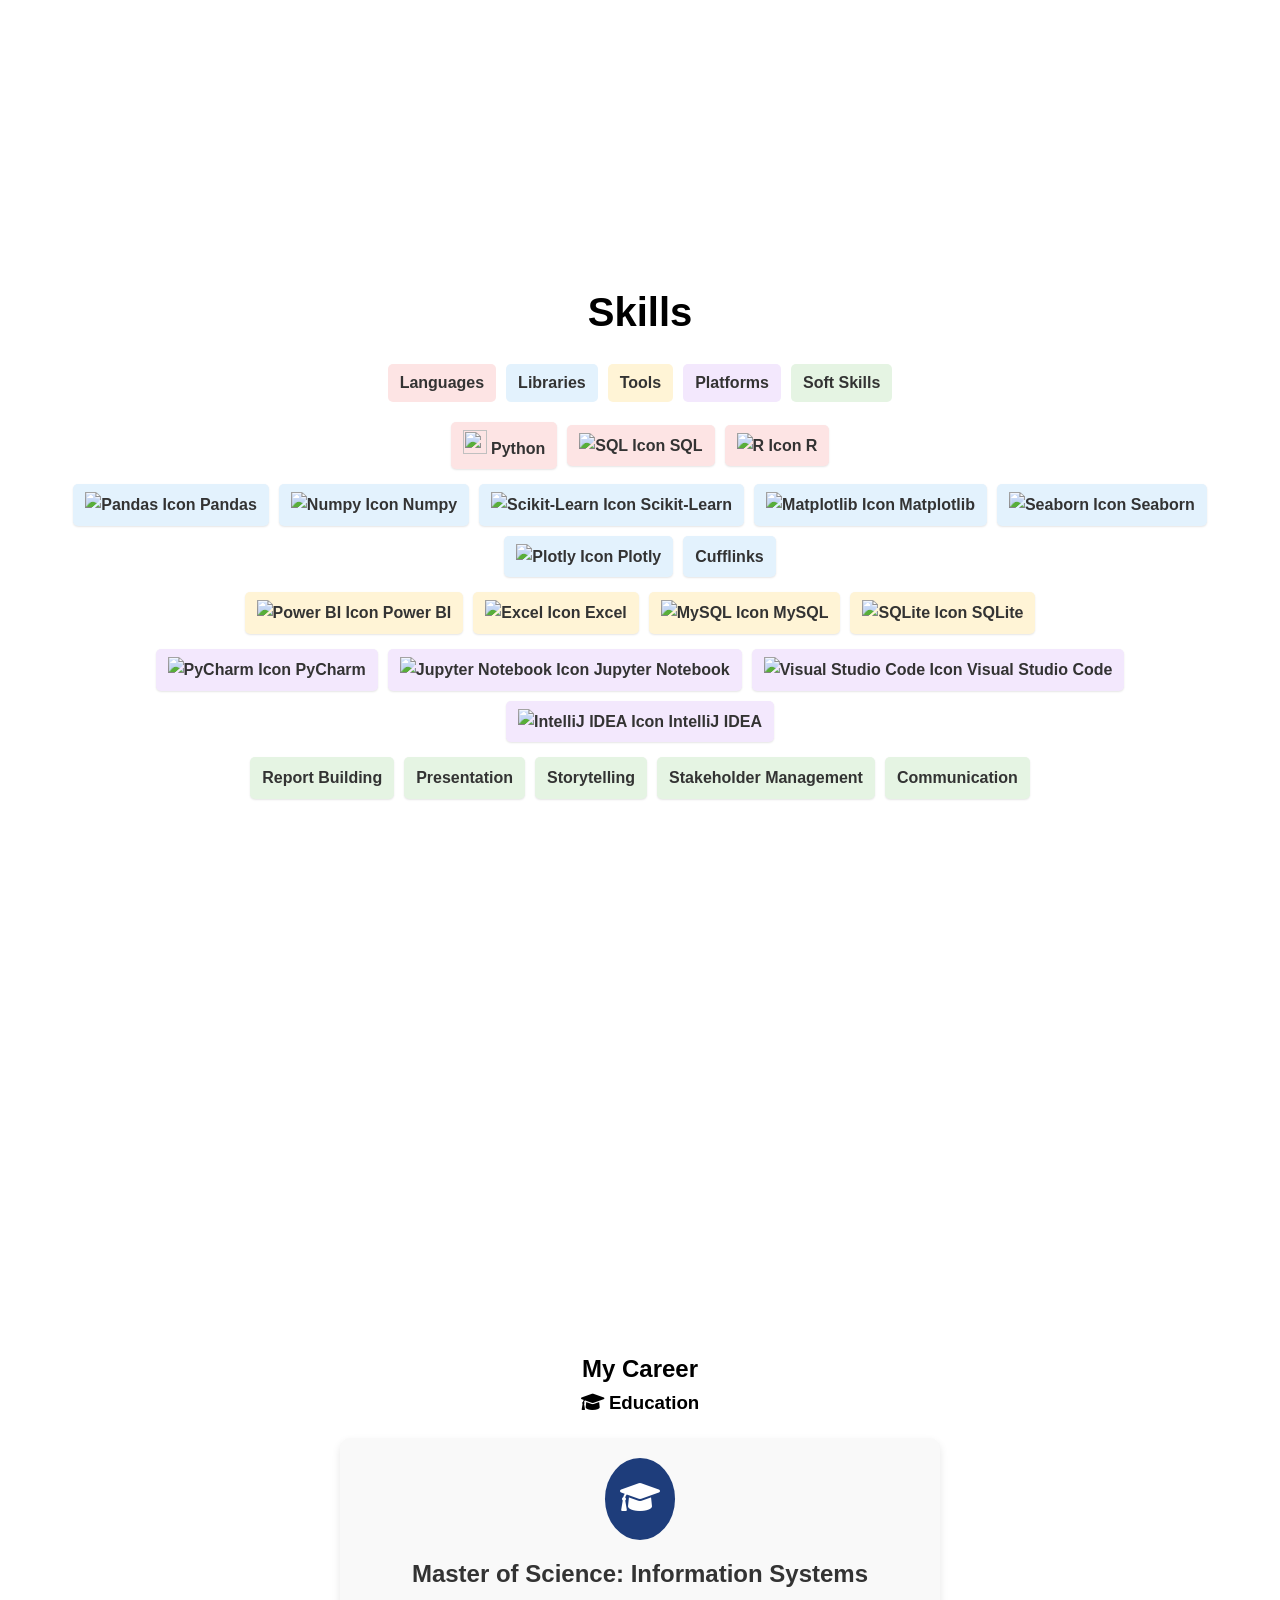
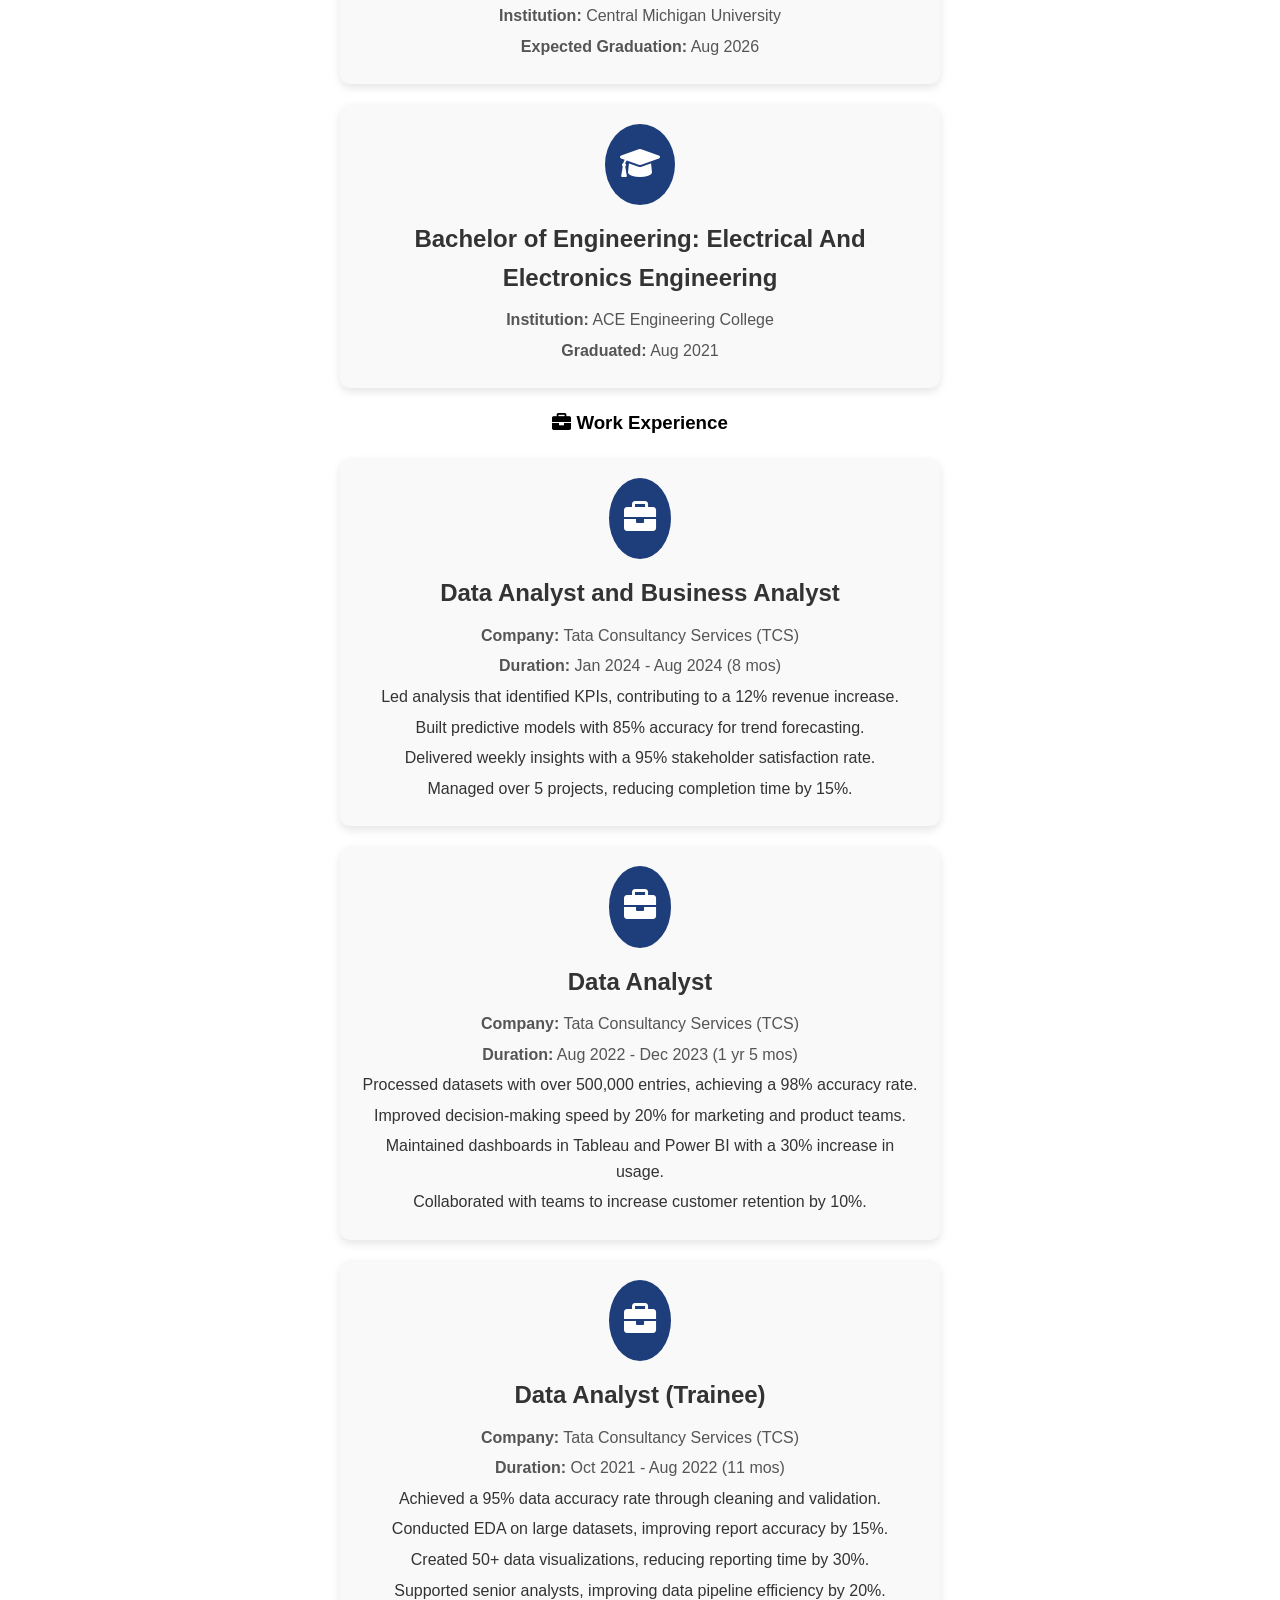
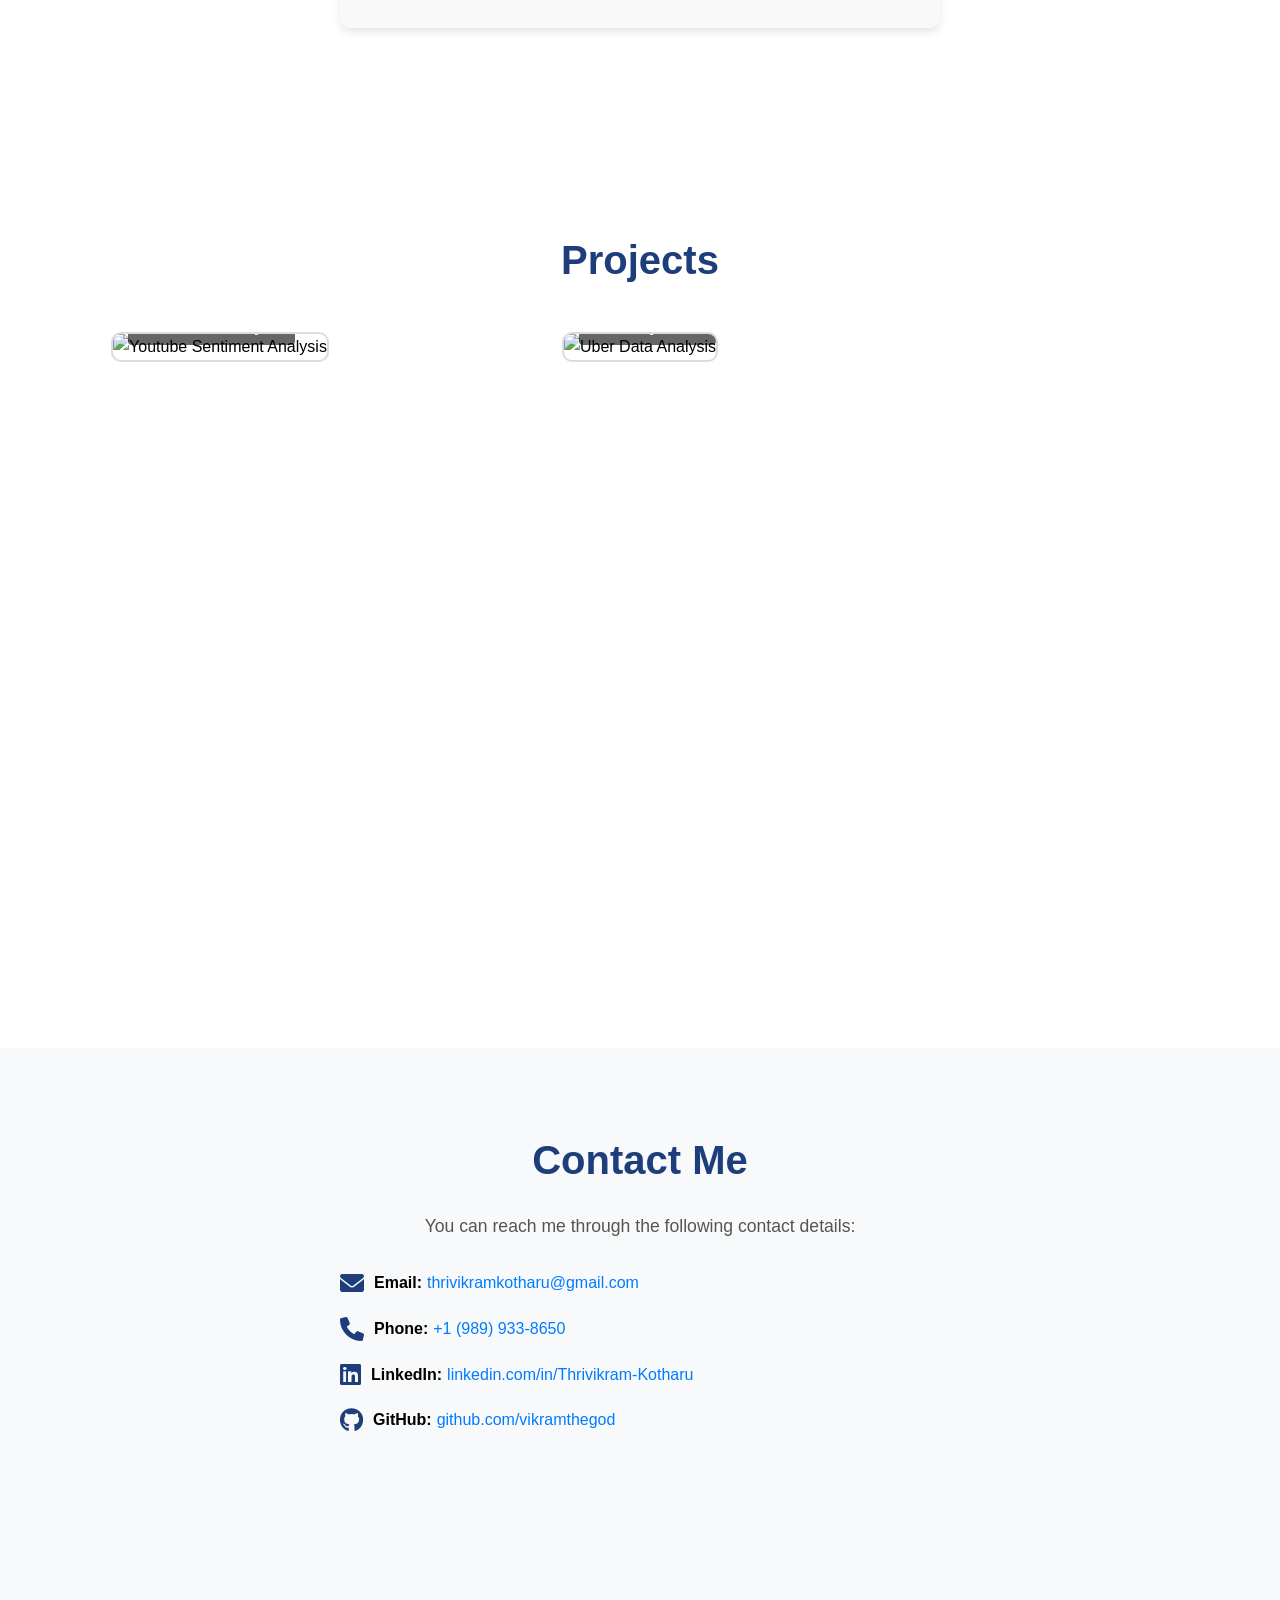
==== commit 84271d4d: "Adding a new project" ====
--- a/index.html
+++ b/index.html
@@ -239,9 +239,15 @@
              <div class="project-grid">
                  <!-- Project Card A -->
                  <div class="project-card" onclick="openModal('modal-a')">
-                     <img src="https://www.svgrepo.com/show/183606/youtube.svg" alt="Project A">
+                     <img src="https://www.svgrepo.com/show/183606/youtube.svg" alt="Youtube Sentiment Analysis">
                      <div class="project-info">
                          <h4>Sentiment Analysis</h4>
+                     </div>
+                 </div>
+                <div class="project-card" onclick="openModal('modal-b')">
+                     <img src="https://cdn.worldvectorlogo.com/logos/uber-2.svg" alt="Uber Data Analysis">
+                     <div class="project-info">
+                         <h4>Uber Data Analysis</h4>
                      </div>
                  </div>
 
@@ -255,6 +261,14 @@
                      <a href="https://github.com/vikramthegod/youtube_comment_analysis.git" target="_blank">Git</a>
                  </div>
              </div>
+            <div id="modal-b" class="modal">
+                 <div class="modal-content">
+                     <span class="close" onclick="closeModal('modal-b')">&times;</span>
+                     <h3>Uber Data Analysis</h3>
+                     <p class="justify">We out a data analysis on Uber traffic in New York City, combining information from several sources and cleaning and transforming it to analyze more than 100,000 items in the dataset.</p>
+                     <a href="https://github.com/Thrivikram-Kotharu/redesigned-couscous.git" target="_blank">Git</a>
+                 </div>
+            </div>
          </div>
      </section>
 
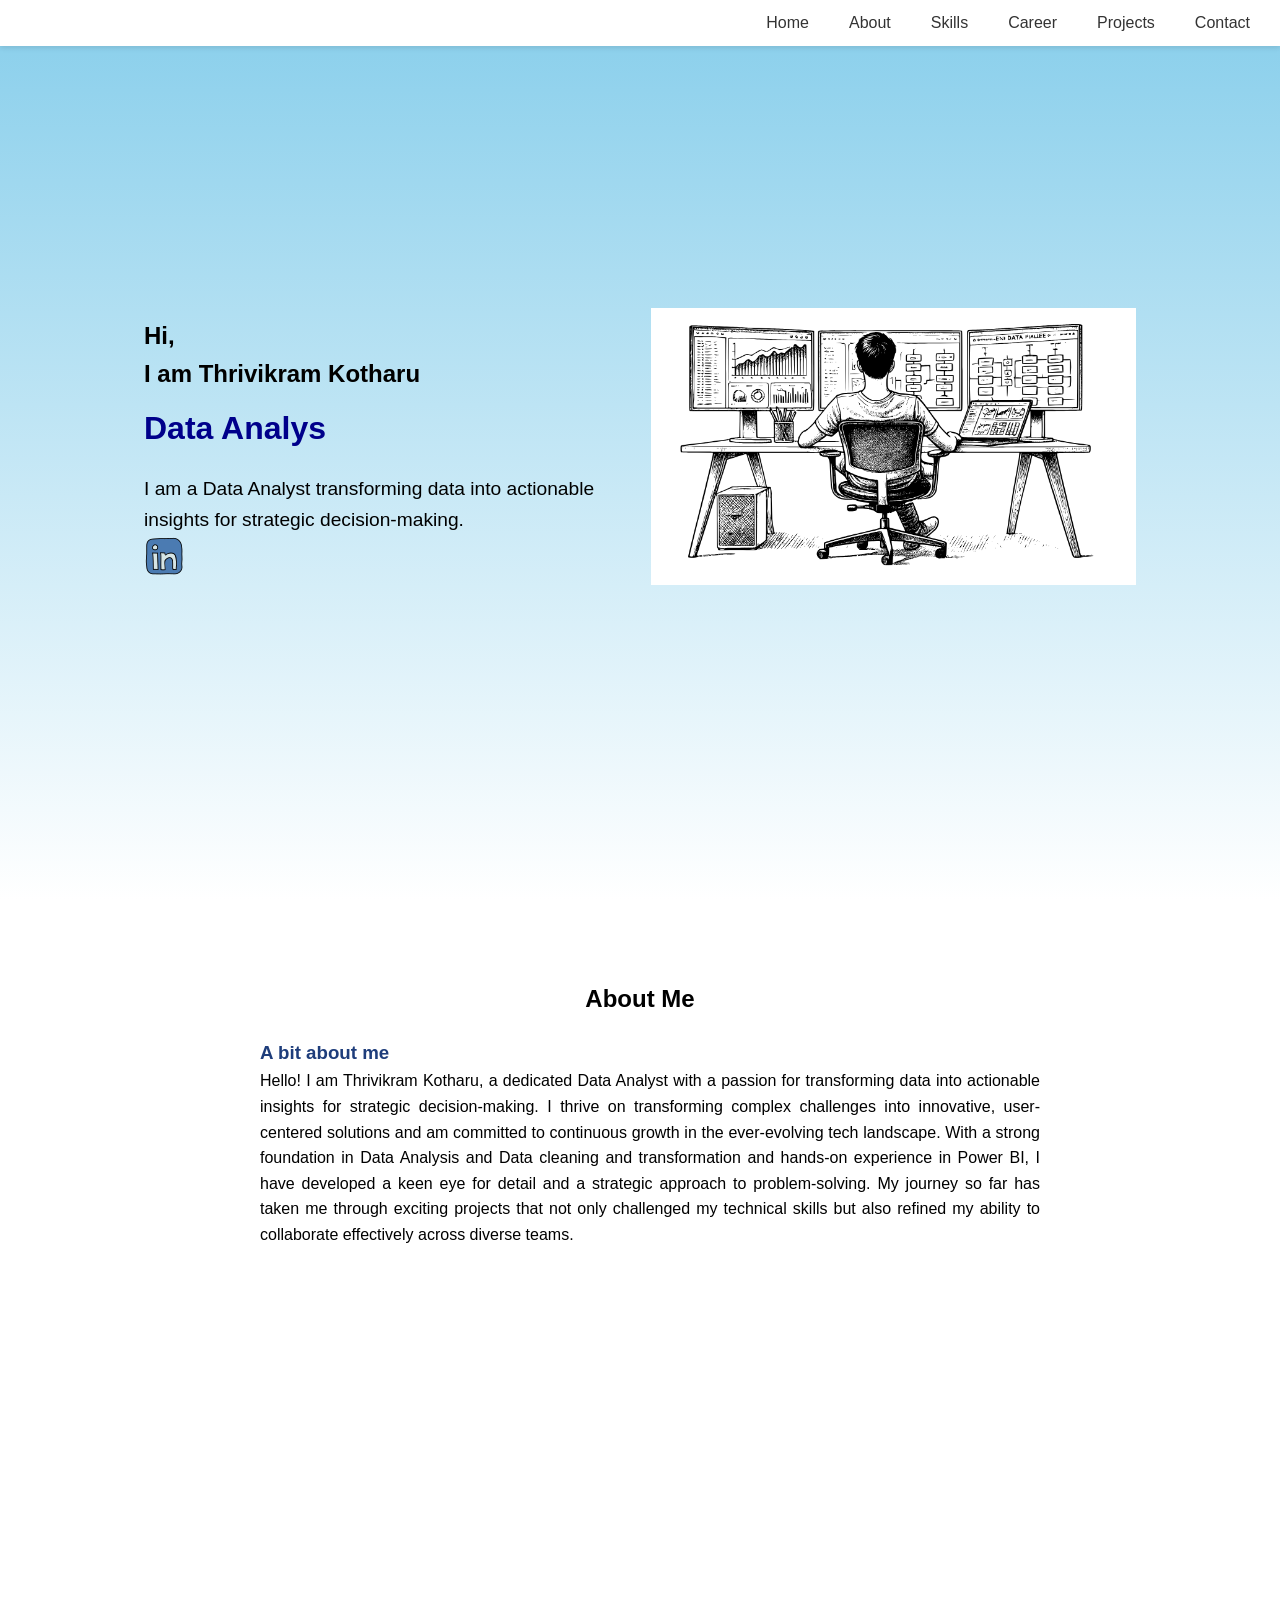
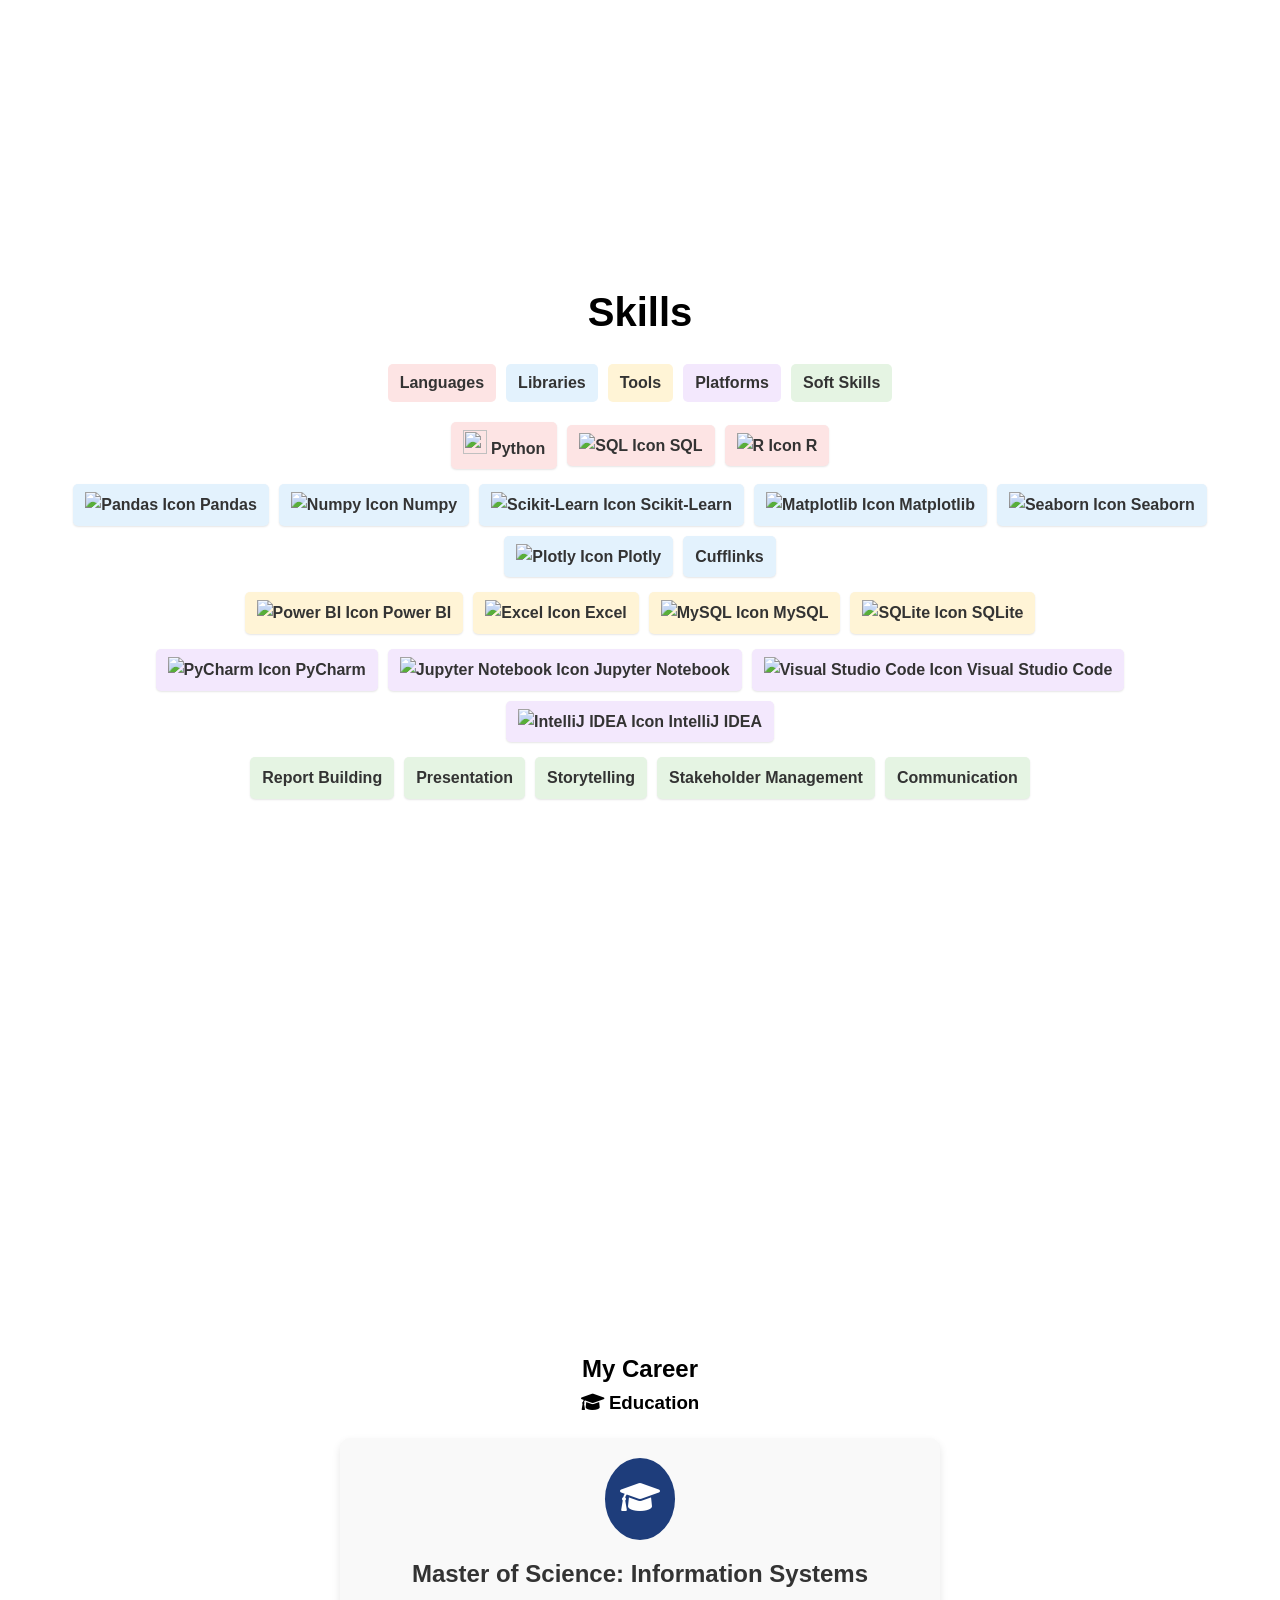
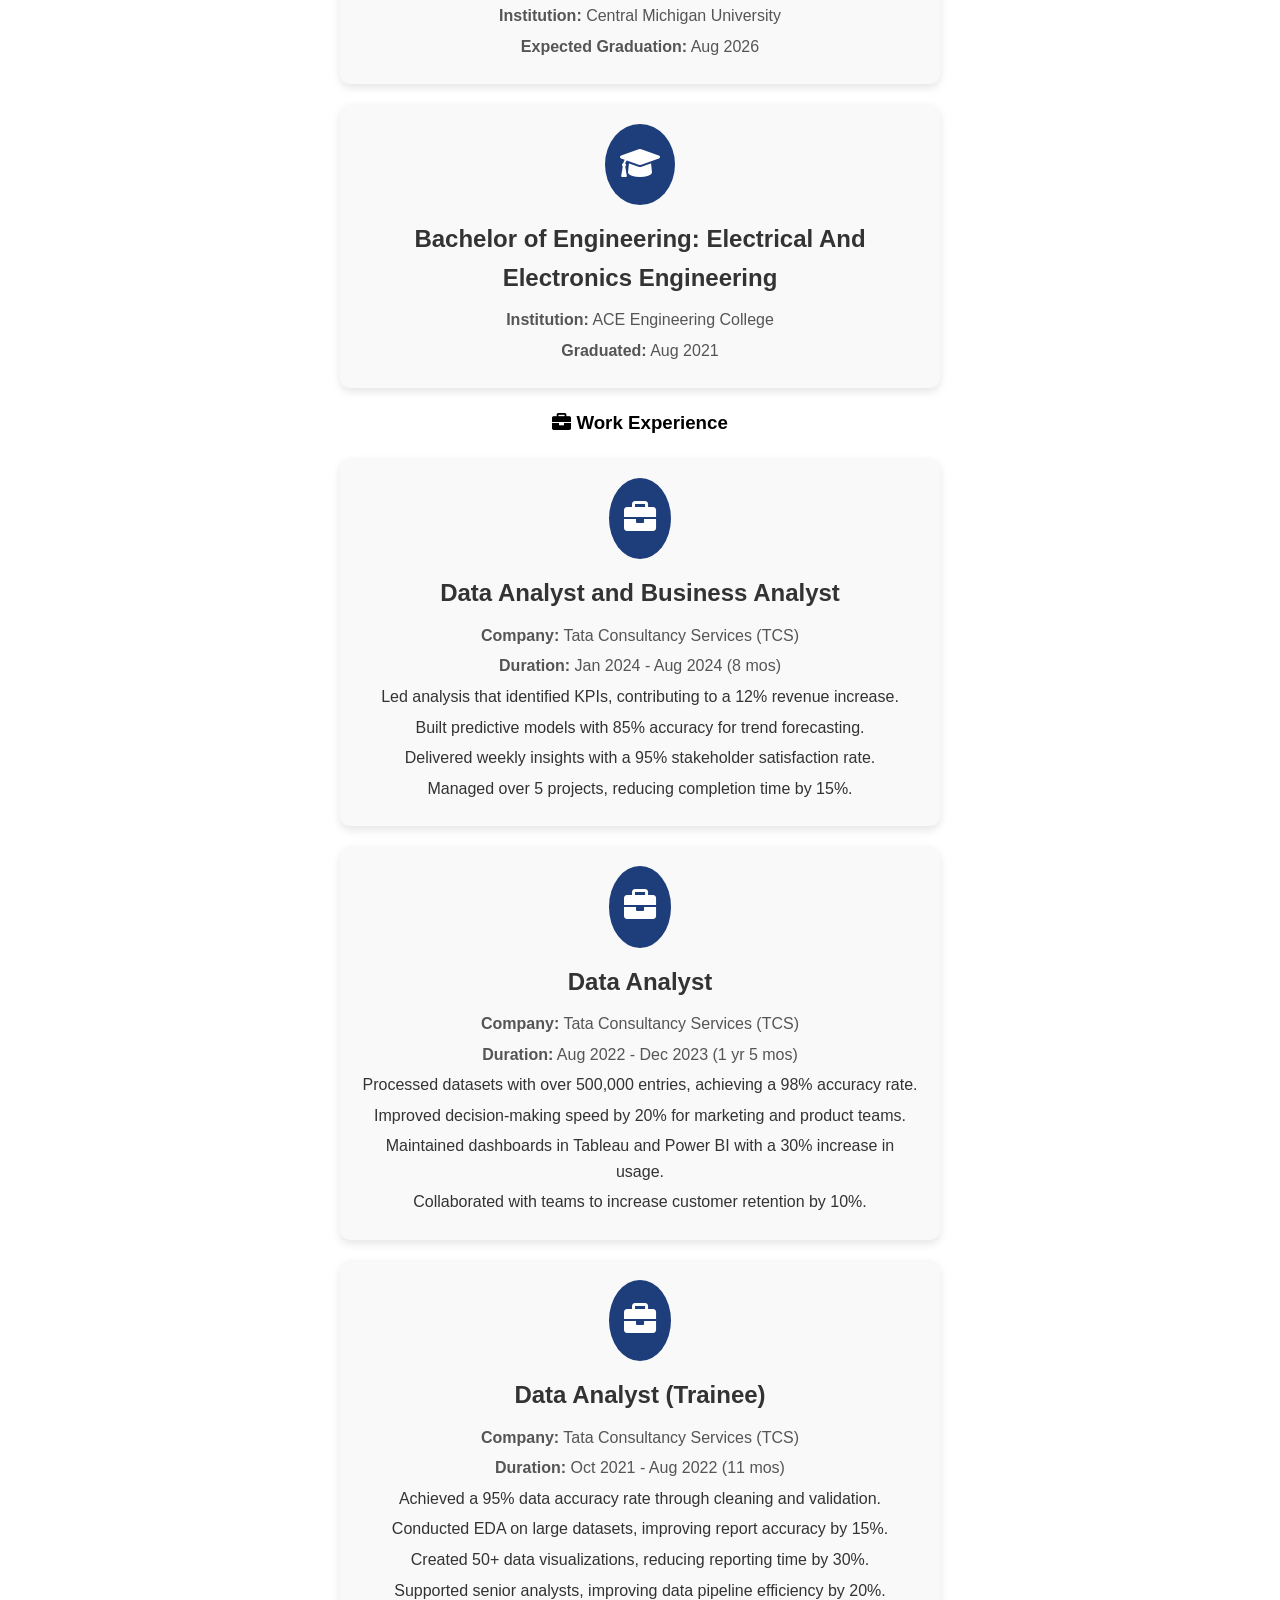
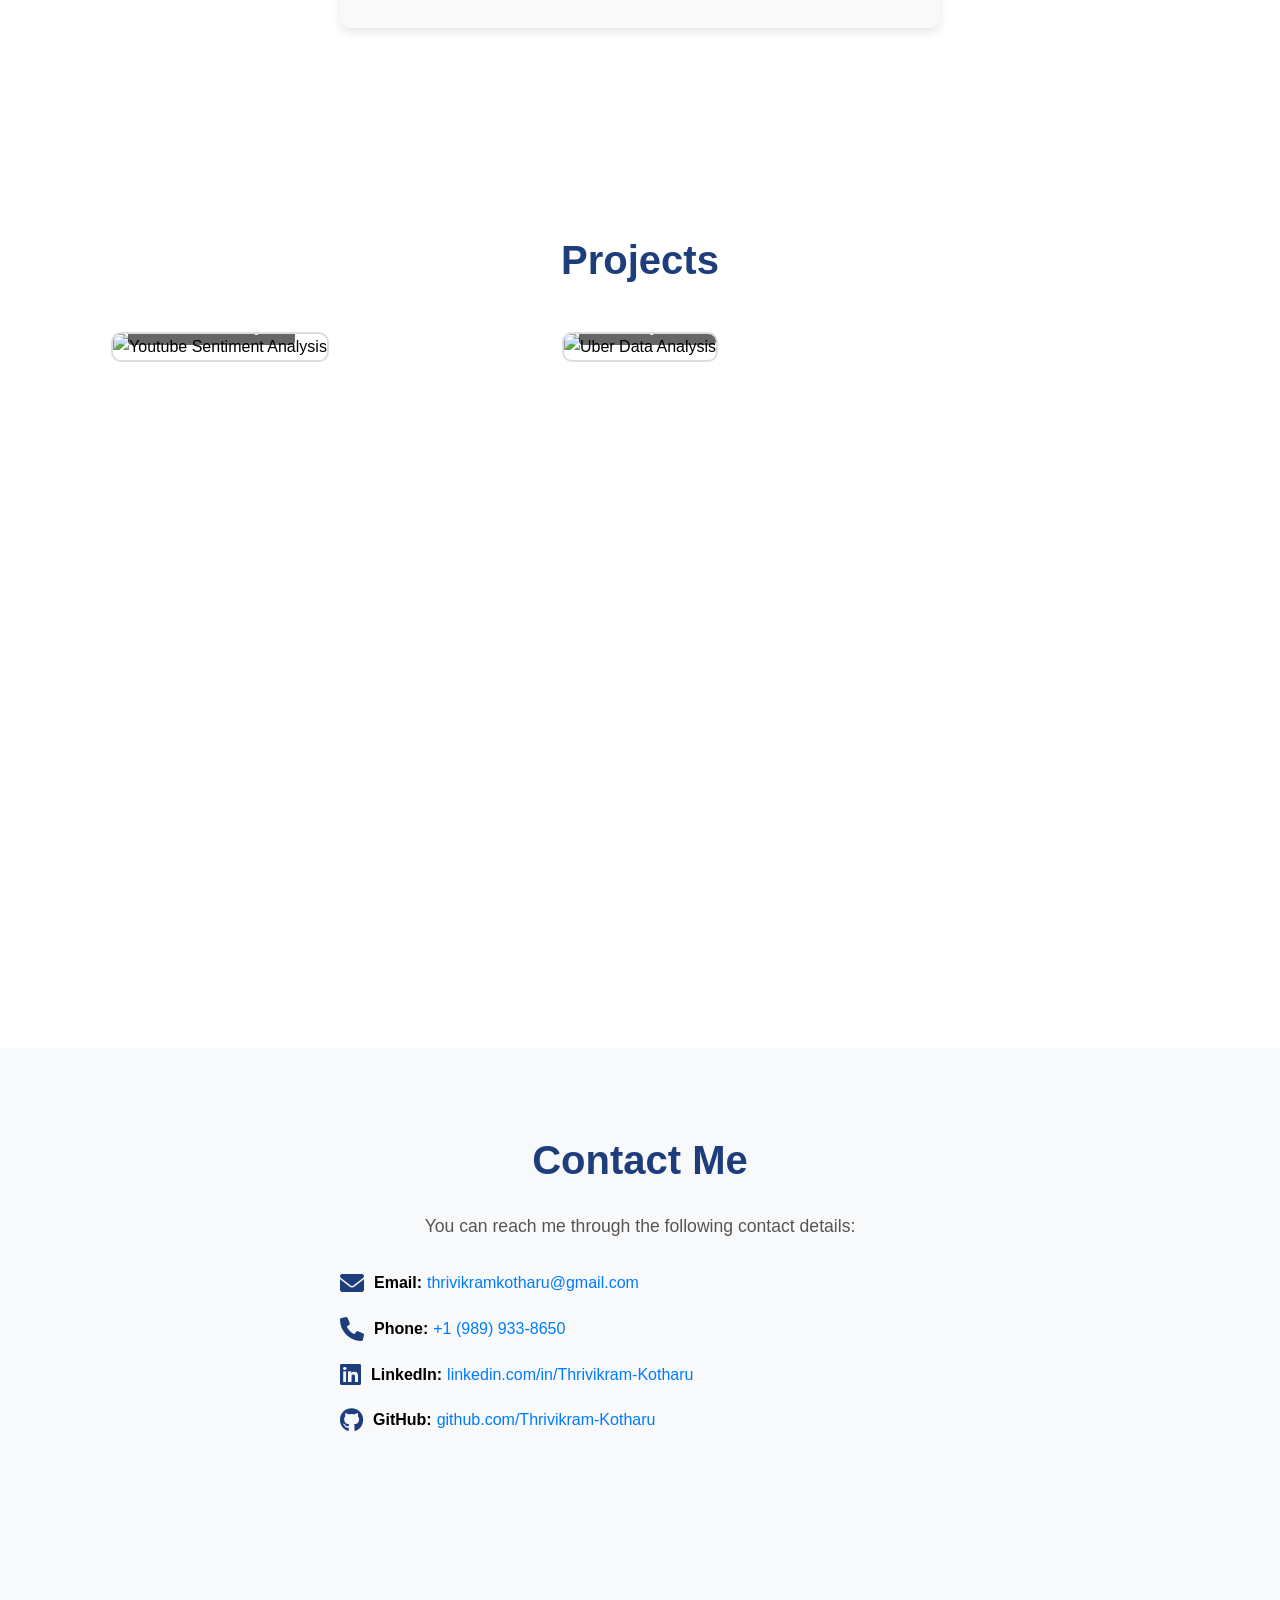
==== commit 5ecfa416: "Add files via upload" ====
--- a/index.html
+++ b/index.html
@@ -258,7 +258,7 @@
                      <span class="close" onclick="closeModal('modal-a')">&times;</span>
                      <h3>Sentiment Analysis on Comments</h3>
                      <p class="justify">Conducted Sentiment Analysis using TextBlob in Python to classify comments as positive or negative based on polarity. Generated reports of the most frequent positive and negative words using WordCloud after filtering out neutral terms.Performed emoji analysis with the emoji library in Python and visualized the most commonly used emojis with a bar plot created in Plotly. The entire project was developed in Jupyter Notebooks.</p>
-                     <a href="https://github.com/vikramthegod/youtube_comment_analysis.git" target="_blank">Git</a>
+                     <a href="https://github.com/Thrivikram-Kotharu/Youtube_comment_analysis-main.git" target="_blank">Git</a>
                  </div>
              </div>
             <div id="modal-b" class="modal">
@@ -297,7 +297,7 @@
             
                 <div class="contact-item">
                     <i class="fab fa-github"></i>
-                    <span>GitHub:</span> <a href="https://github.com/vikramthegod" target="_blank">github.com/vikramthegod</a>
+                    <span>GitHub:</span> <a href="https://github.com/Thrivikram-Kotharu" target="_blank">github.com/Thrivikram-Kotharu</a>
                 </div>
             </div>
         </div>
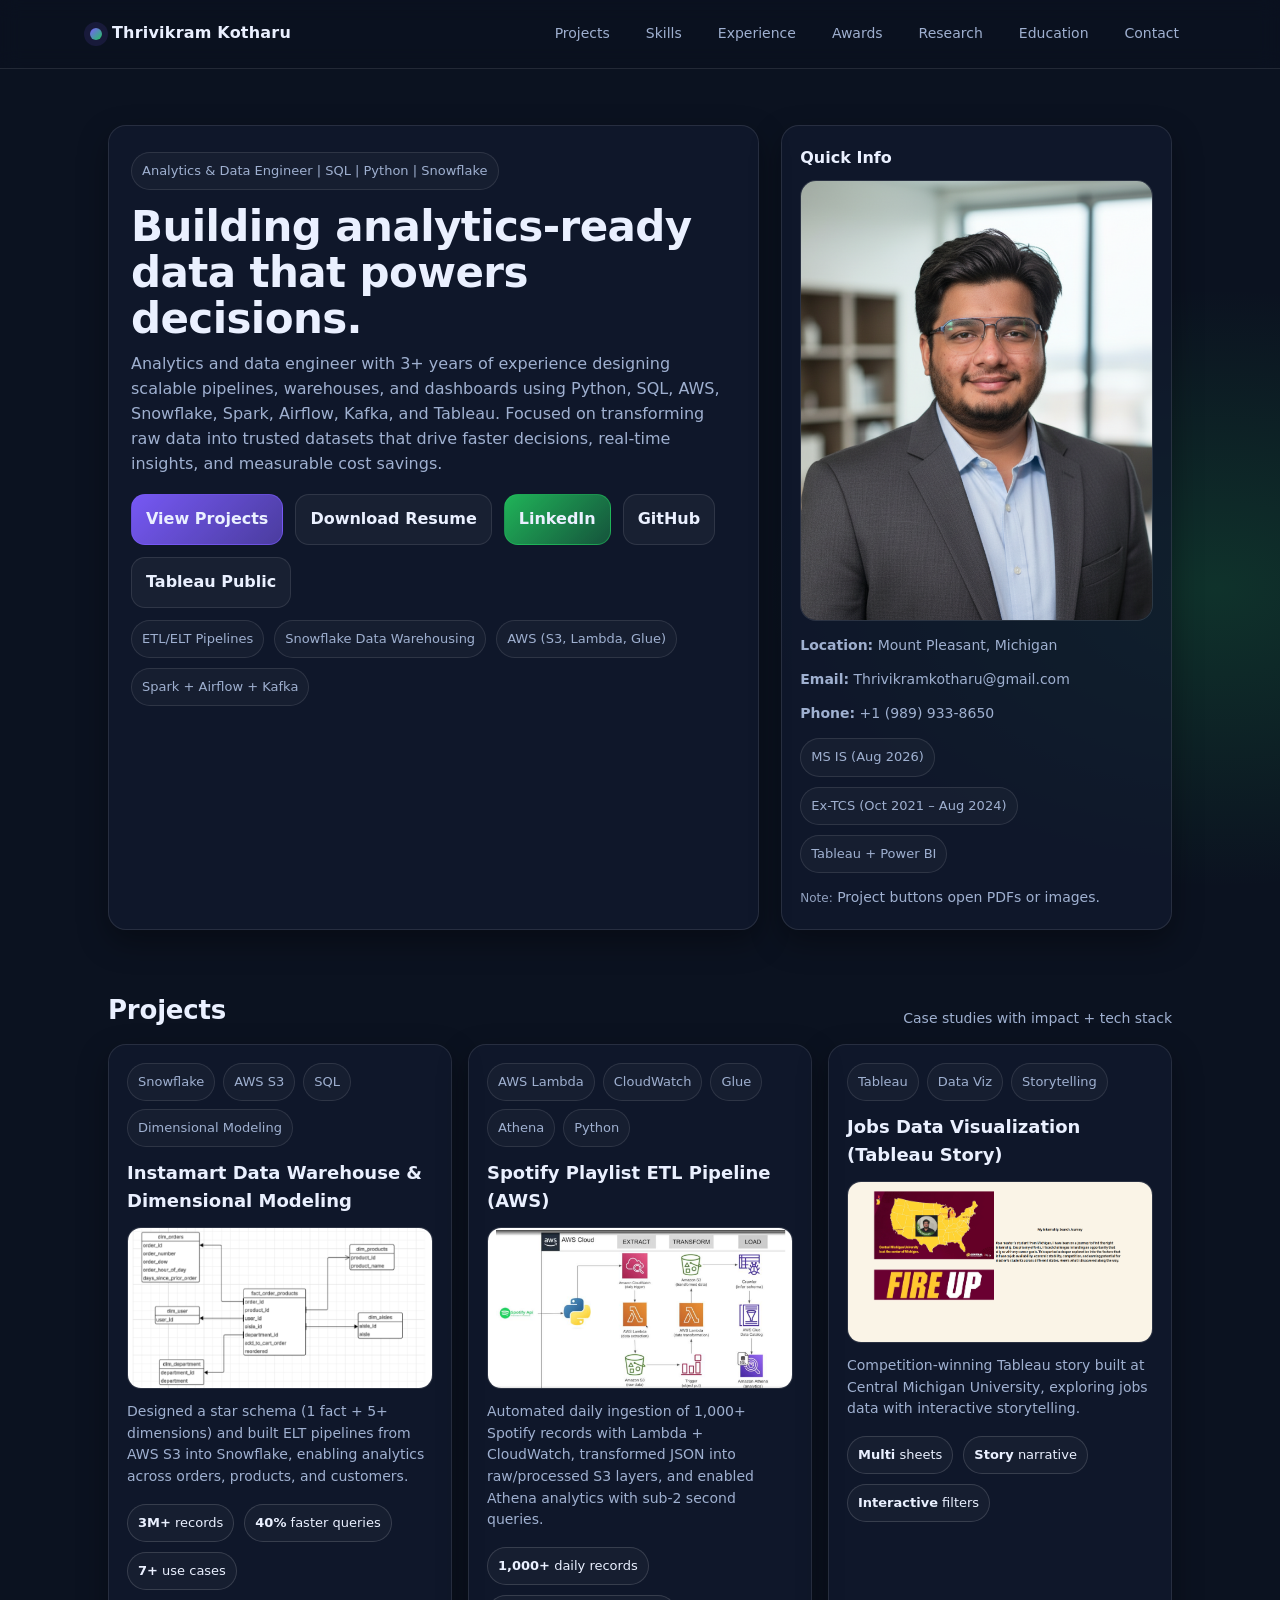
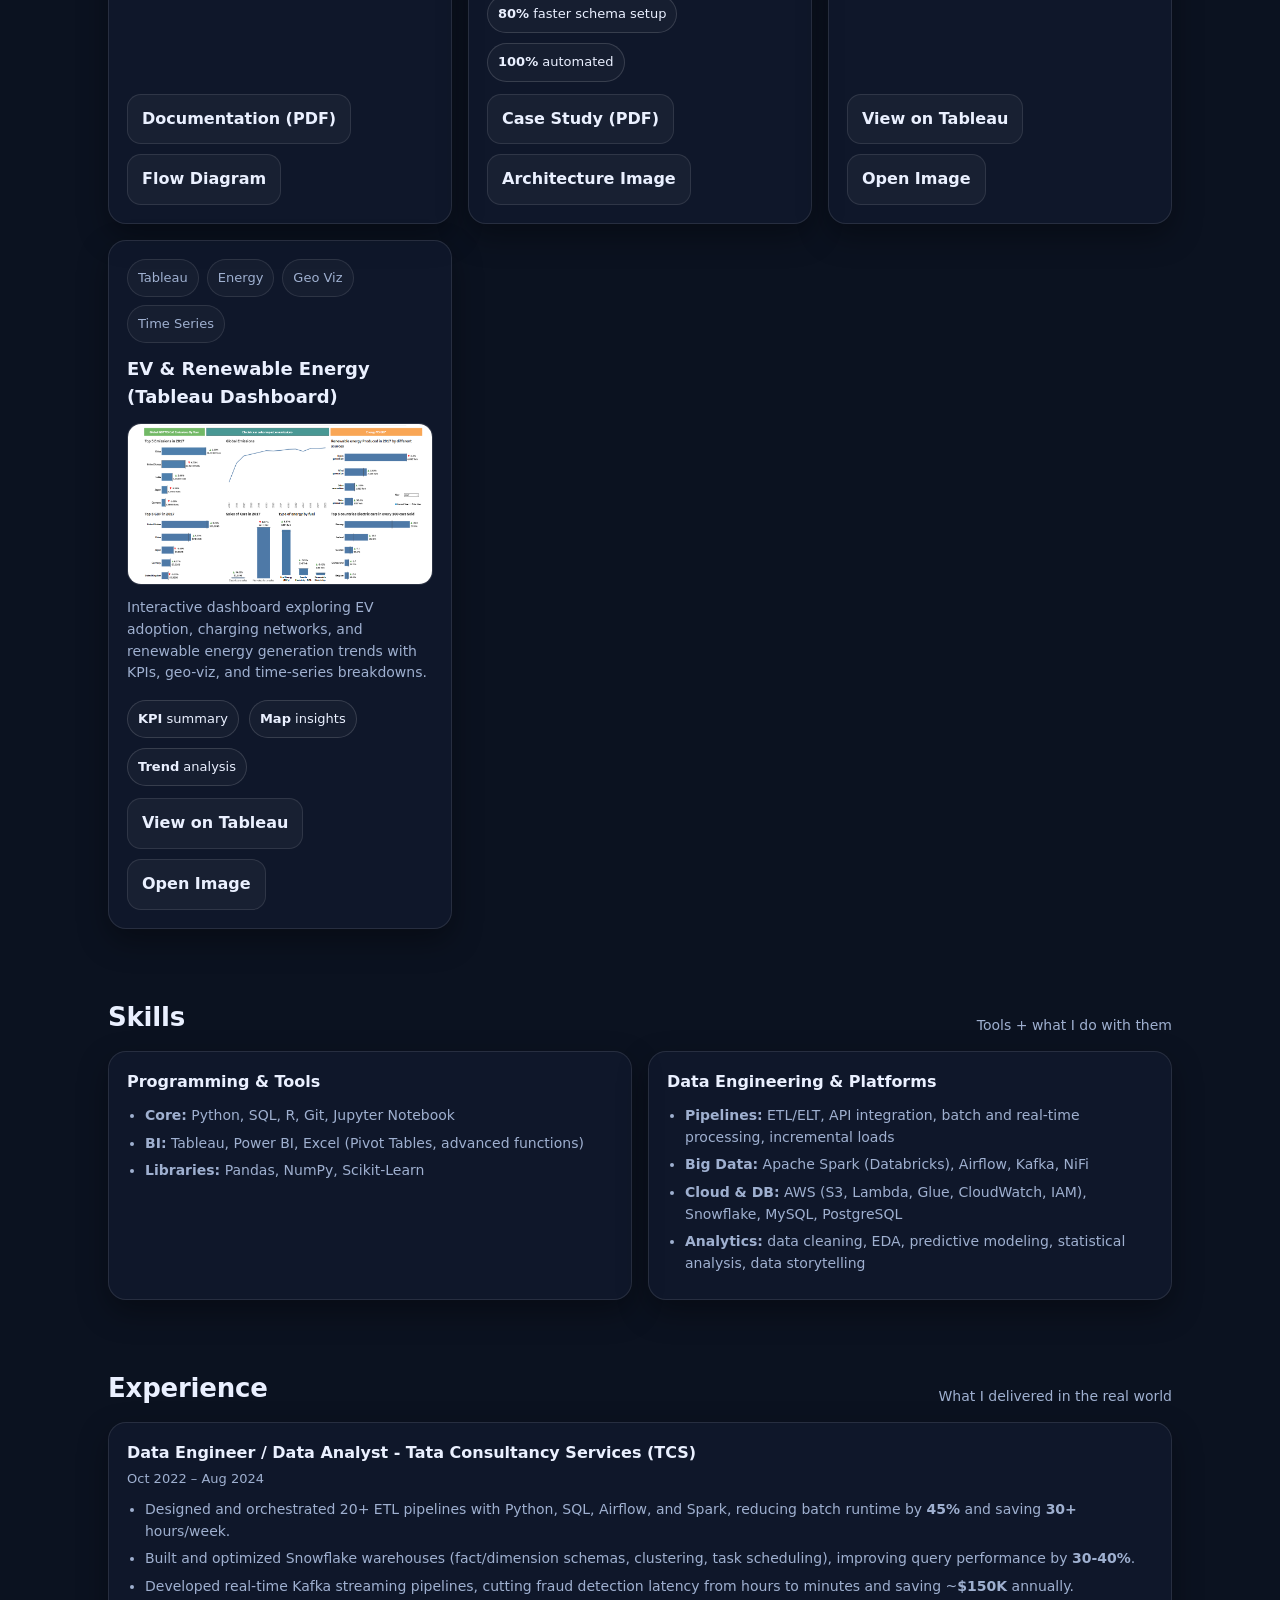
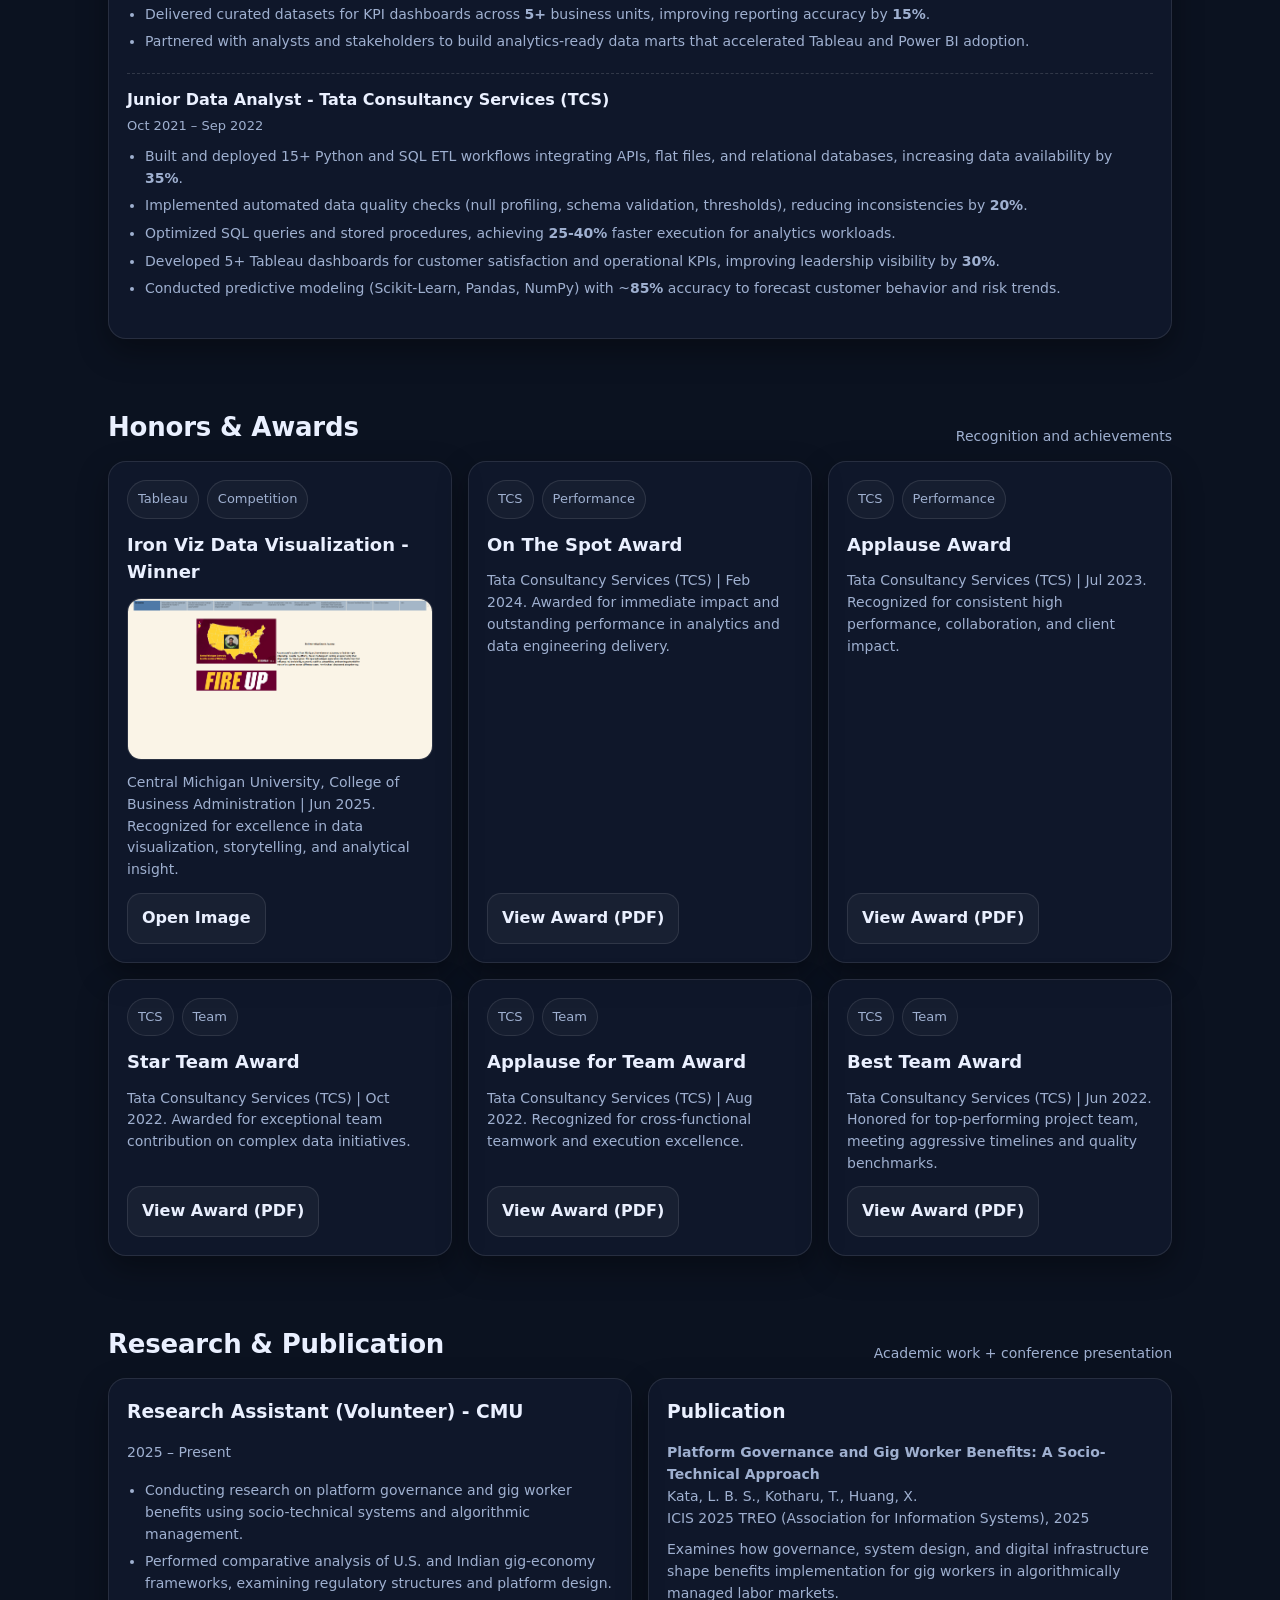
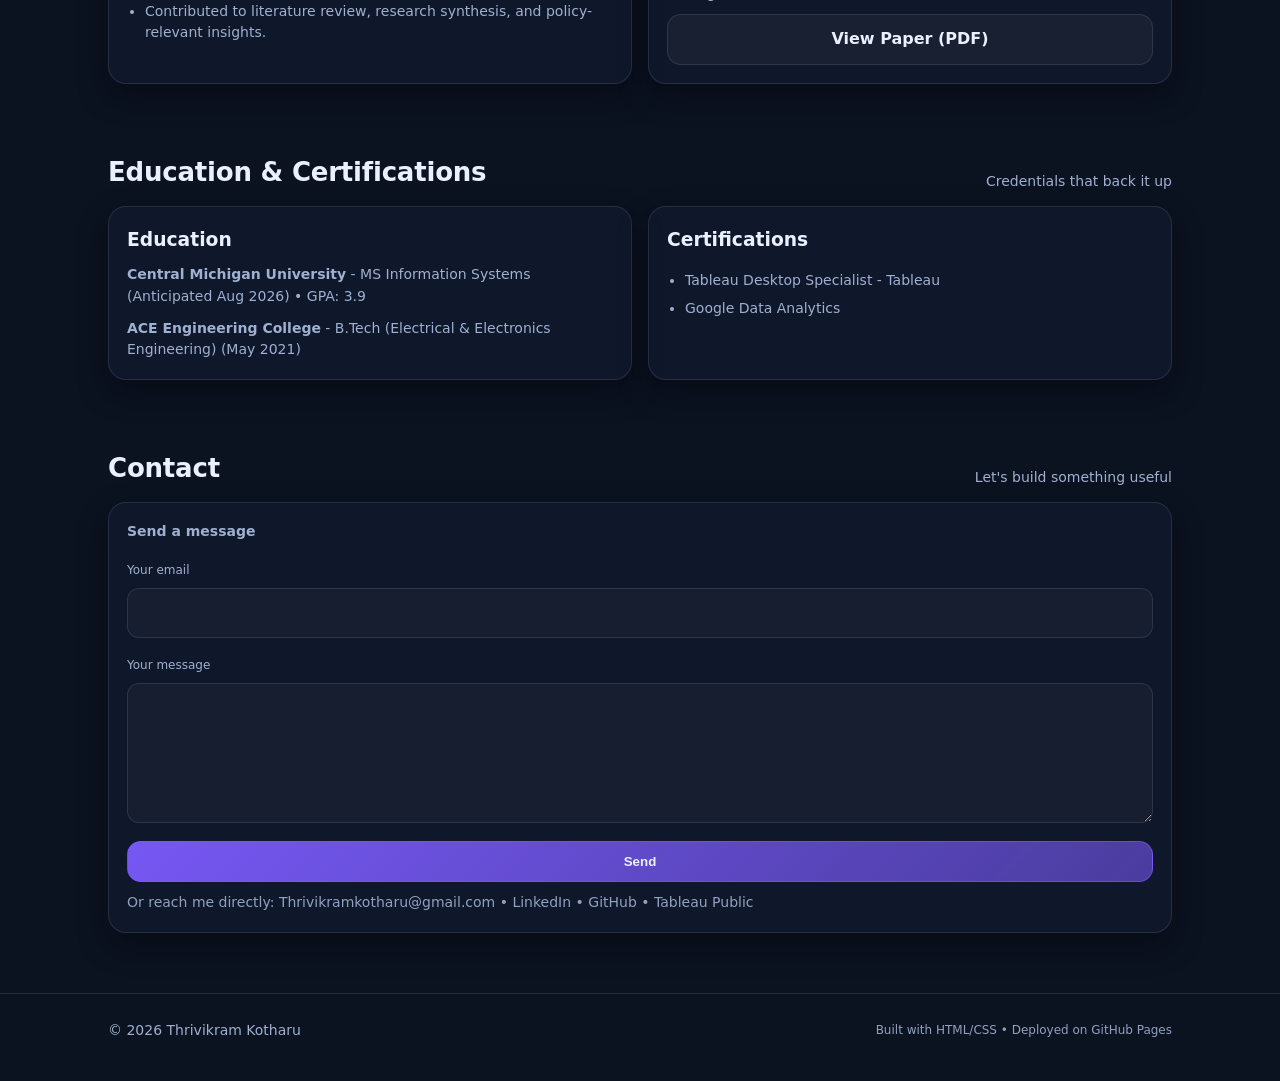
==== commit 87889390: "Add files via upload" ====
--- a/index.html
+++ b/index.html
@@ -1,307 +1,18 @@
-<!DOCTYPE html>
-<html lang="en">
-<head>
-    <meta charset="UTF-8">
-    <meta name="viewport" content="width=device-width, initial-scale=1.0">
-    <title>Thrivikram Kotharu Portfolio</title>
-    <link rel="stylesheet" href="styles.css">
-    <link rel="stylesheet" href="https://cdnjs.cloudflare.com/ajax/libs/font-awesome/6.0.0-beta3/css/all.min.css">
-    <script defer src="script.js"></script>
-</head>
-<body>
-    <header>
-        <nav id="navbar">
-            <ul id="nav-list">
-                <li><a href="#home" class="nav-link">Home</a></li>
-                <li><a href="#about" class="nav-link">About</a></li>
-                <li><a href="#skills" class="nav-link">Skills</a></li>
-                <li><a href="#career" class="nav-link">Career</a></li>
-                <li><a href="#projects" class="nav-link">Projects</a></li>
-                <li><a href="#contact" class="nav-link">Contact</a></li>
-            </ul>
-        </nav>
-    </header>
-
-    <section id="home" class="slide">
-    <div class="slide-content left">
-        <div class="text-content">
-            <h1>Hi,</h1>
-            <h1>I am Thrivikram Kotharu</h1>
-            <h2 id="typewriter">Data Analyst</h2>
-            <p>I am a Data Analyst transforming data into actionable insights for strategic decision-making.</p>
-            <a href="https://www.linkedin.com/in/thrivikram-kotharu-794133176" target="_blank">
-                <img src="linkedin-icon.png" alt="LinkedIn Profile" width="40" height="40">
-            </a>
-        </div>
-        <div class="image-content">
-            <img src="profile-pic.png" alt="Thrivikram Kotharu" width="485" height="277.14">
-        </div>
-    </div>
-</section>
-
-
-
-    <section id="about" class="slide">
-    <div class="slide-content">
-        <h2>About Me</h2>
-        <h3>A bit about me</h3>
-        <p>Hello! I am Thrivikram Kotharu, a dedicated Data Analyst with a passion for transforming data into actionable insights for strategic decision-making. I thrive on transforming complex challenges into innovative, user-centered solutions and am committed to continuous growth in the ever-evolving tech landscape.
-            With a strong foundation in Data Analysis and Data cleaning and transformation and hands-on experience in Power BI, I have developed a keen eye for detail and a strategic approach to problem-solving. My journey so far has taken me through exciting projects that not only challenged my technical skills but also refined my ability to collaborate effectively across diverse teams.
-        </p>
-    </div>
-</section>
-
-
-    <section id="skills" class="slide">
-        <div class="slide-content">
-            <h2>Skills</h2>
-
-            <!-- Legend for Categories -->
-            <div class="legend">
-                <div class="legend-item" style="background-color: #fde4e4;">Languages</div>
-                <div class="legend-item" style="background-color: #e3f2fd;">Libraries</div>
-                <div class="legend-item" style="background-color: #fff4d6;">Tools</div>
-                <div class="legend-item" style="background-color: #f3e8fd;">Platforms</div>
-                <div class="legend-item" style="background-color: #e5f4e3;">Soft Skills</div>
-            </div>
-
-            <!-- Skills Grid with Inline Icons -->
-            <div class="skills-grid">
-                <!-- Languages -->
-                <div class="skill-category">
-                    <div class="skill-item language">
-                        <img src="https://www.svgrepo.com/show/376344/python.svg" alt="" width="24" height="24"> Python
-                    </div>
-                    <div class="skill-item language">
-                        <img src="https://www.svgrepo.com/show/374093/sql.svg" alt="SQL Icon" width="24" height="24"> SQL
-                    </div>
-                    <div class="skill-item language">
-                        <img src="https://www.svgrepo.com/show/374055/ruby.svg" alt="R Icon" width="24" height="24"> R
-                    </div>
-                </div>
-
-                <!-- Libraries -->
-                <div class="skill-category">
-                    <div class="skill-item library">
-                        <img src="https://www.svgrepo.com/show/306534/pandas.svg" alt="Pandas Icon" width="24" height="24"> Pandas
-                    </div>
-                    <div class="skill-item library">
-                        <img src="https://www.svgrepo.com/show/373938/numpy.svg" alt="Numpy Icon" width="24" height="24"> Numpy
-                    </div>
-                    <div class="skill-item library">
-                        <img src="https://icon.icepanel.io/Technology/svg/scikit-learn.svg" alt="Scikit-Learn Icon" width="24" height="24"> Scikit-Learn
-                    </div>
-                    <div class="skill-item library">
-                        <img src="https://icon.icepanel.io/Technology/svg/Matplotlib.svg" alt="Matplotlib Icon" width="24" height="24"> Matplotlib
-                    </div>
-                    <div class="skill-item library">
-                        <img src="https://cdn.worldvectorlogo.com/logos/seaborn-1.svg" alt="Seaborn Icon" width="24" height="24"> Seaborn
-                    </div>
-                    <div class="skill-item library">
-                        <img src="https://avatars.githubusercontent.com/u/5997976?s=200&v=4" alt="Plotly Icon" width="24" height="24"> Plotly
-                    </div>
-                    <div class="skill-item library">Cufflinks</div>
-                </div>
-
-                <!-- Tools -->
-                <div class="skill-category">
-                    <div class="skill-item tool">
-                        <img src="https://cdn.jsdelivr.net/gh/spchanakya/spchanakya.github.io@main/Assets/PowerBI.svg" alt="Power BI Icon" width="24" height="24"> Power BI
-                    </div>
-                    <div class="skill-item tool">
-                        <img src="https://www.svgrepo.com/download/373589/excel.svg" alt="Excel Icon" width="24" height="24"> Excel
-                    </div>
-                    <div class="skill-item tool">
-                        <img src="https://cdn.jsdelivr.net/gh/devicons/devicon/icons/mysql/mysql-original.svg" alt="MySQL Icon" width="24" height="24"> MySQL
-                    </div>
-                    <div class="skill-item tool">
-                        <img src="https://upload.wikimedia.org/wikipedia/commons/9/97/Sqlite-square-icon.svg" alt="SQLite Icon" width="24" height="24"> SQLite
-                    </div>
-                </div>
-
-                <!-- Platforms -->
-                <div class="skill-category">
-                    <div class="skill-item platform">
-                        <img src="https://www.svgrepo.com/show/354237/pycharm.svg" alt="PyCharm Icon" width="24" height="24"> PyCharm
-                    </div>
-                    <div class="skill-item platform">
-                        <img src="https://seeklogo.com/images/J/jupyter-logo-A91705F539-seeklogo.com.png" alt="Jupyter Notebook Icon" width="24" height="24"> Jupyter Notebook
-                    </div>
-                    <div class="skill-item platform">
-                        <img src="https://icon.icepanel.io/Technology/svg/Visual-Studio-Code-%28VS-Code%29.svg" alt="Visual Studio Code Icon" width="24" height="24"> Visual Studio Code
-                    </div>
-                    <div class="skill-item platform">
-                        <img src="https://upload.wikimedia.org/wikipedia/commons/e/ef/JetBrains_IntelliJ_IDEA_Product_Icon.svg" alt="IntelliJ IDEA Icon" width="24" height="24"> IntelliJ IDEA
-                    </div>
-                </div>
-
-                <!-- Soft Skills (No icons as per request) -->
-                <div class="skill-category">
-                    <div class="skill-item soft-skill">Report Building</div>
-                    <div class="skill-item soft-skill">Presentation</div>
-                    <div class="skill-item soft-skill">Storytelling</div>
-                    <div class="skill-item soft-skill">Stakeholder Management</div>
-                    <div class="skill-item soft-skill">Communication</div>
-                </div>
-            </div>
-        </div>
-    </section>
-
-
-
-
-
-
-    <section id="career" style="text-align: center; class="slide">
-        <div class="slide-content">
-            <h2>My Career</h2>
-
-            <!-- Education Section -->
-            <div class="career-section">
-                <h3><i class="fas fa-graduation-cap"></i> Education</h3>
-
-                <div class="career-card">
-                    <div class="card-icon"><i class="fas fa-graduation-cap"></i></div>
-                    <div class="card-content">
-                        <h4>Master of Science: Information Systems</h4>
-                        <p><strong>Institution:</strong> Central Michigan University</p>
-                        <p><strong>Expected Graduation:</strong> Aug 2026</p>
-                    </div>
-                </div>
-
-                <div class="career-card">
-                    <div class="card-icon"><i class="fas fa-graduation-cap"></i></div>
-                    <div class="card-content">
-                        <h4>Bachelor of Engineering: Electrical And Electronics Engineering</h4>
-                        <p><strong>Institution:</strong> ACE Engineering College</p>
-                        <p><strong>Graduated:</strong> Aug 2021</p>
-                    </div>
-                </div>
-            </div>
-
-            <!-- Work Experience Section -->
-            <div class="career-section">
-                <h3><i class="fas fa-briefcase"></i> Work Experience</h3>
-
-                <div class="career-card">
-                    <div class="card-icon"><i class="fas fa-briefcase"></i></div>
-                    <div class="card-content">
-                        <h4>Data Analyst and Business Analyst</h4>
-                        <p><strong>Company:</strong> Tata Consultancy Services (TCS)</p>
-                        <p><strong>Duration:</strong> Jan 2024 - Aug 2024 (8 mos)</p>
-                        <ul>
-                            <li>Led analysis that identified KPIs, contributing to a 12% revenue increase.</li>
-                            <li>Built predictive models with 85% accuracy for trend forecasting.</li>
-                            <li>Delivered weekly insights with a 95% stakeholder satisfaction rate.</li>
-                            <li>Managed over 5 projects, reducing completion time by 15%.</li>
-                        </ul>
-                    </div>
-                </div>
-
-                <div class="career-card">
-                    <div class="card-icon"><i class="fas fa-briefcase"></i></div>
-                    <div class="card-content">
-                        <h4>Data Analyst</h4>
-                        <p><strong>Company:</strong> Tata Consultancy Services (TCS)</p>
-                        <p><strong>Duration:</strong> Aug 2022 - Dec 2023 (1 yr 5 mos)</p>
-                        <ul>
-                            <li>Processed datasets with over 500,000 entries, achieving a 98% accuracy rate.</li>
-                            <li>Improved decision-making speed by 20% for marketing and product teams.</li>
-                            <li>Maintained dashboards in Tableau and Power BI with a 30% increase in usage.</li>
-                            <li>Collaborated with teams to increase customer retention by 10%.</li>
-                        </ul>
-                    </div>
-                </div>
-
-                <div class="career-card">
-                    <div class="card-icon"><i class="fas fa-briefcase"></i></div>
-                    <div class="card-content">
-                        <h4>Data Analyst (Trainee)</h4>
-                        <p><strong>Company:</strong> Tata Consultancy Services (TCS)</p>
-                        <p><strong>Duration:</strong> Oct 2021 - Aug 2022 (11 mos)</p>
-                        <ul>
-                            <li>Achieved a 95% data accuracy rate through cleaning and validation.</li>
-                            <li>Conducted EDA on large datasets, improving report accuracy by 15%.</li>
-                            <li>Created 50+ data visualizations, reducing reporting time by 30%.</li>
-                            <li>Supported senior analysts, improving data pipeline efficiency by 20%.</li>
-                        </ul>
-                    </div>
-                </div>
-            </div>
-        </div>
-    </section>
-
-
-     <section id="projects" class="slide">
-         <div class="slide-content">
-             <h2>Projects</h2>
-     
-             <div class="project-grid">
-                 <!-- Project Card A -->
-                 <div class="project-card" onclick="openModal('modal-a')">
-                     <img src="https://www.svgrepo.com/show/183606/youtube.svg" alt="Youtube Sentiment Analysis">
-                     <div class="project-info">
-                         <h4>Sentiment Analysis</h4>
-                     </div>
-                 </div>
-                <div class="project-card" onclick="openModal('modal-b')">
-                     <img src="https://cdn.worldvectorlogo.com/logos/uber-2.svg" alt="Uber Data Analysis">
-                     <div class="project-info">
-                         <h4>Uber Data Analysis</h4>
-                     </div>
-                 </div>
-
-
-             <!-- Popup Modals for Projects -->
-             <div id="modal-a" class="modal">
-                 <div class="modal-content">
-                     <span class="close" onclick="closeModal('modal-a')">&times;</span>
-                     <h3>Sentiment Analysis on Comments</h3>
-                     <p class="justify">Conducted Sentiment Analysis using TextBlob in Python to classify comments as positive or negative based on polarity. Generated reports of the most frequent positive and negative words using WordCloud after filtering out neutral terms.Performed emoji analysis with the emoji library in Python and visualized the most commonly used emojis with a bar plot created in Plotly. The entire project was developed in Jupyter Notebooks.</p>
-                     <a href="https://github.com/Thrivikram-Kotharu/Youtube_comment_analysis-main.git" target="_blank">Git</a>
-                 </div>
-             </div>
-            <div id="modal-b" class="modal">
-                 <div class="modal-content">
-                     <span class="close" onclick="closeModal('modal-b')">&times;</span>
-                     <h3>Uber Data Analysis</h3>
-                     <p class="justify">We out a data analysis on Uber traffic in New York City, combining information from several sources and cleaning and transforming it to analyze more than 100,000 items in the dataset.</p>
-                     <a href="https://github.com/Thrivikram-Kotharu/redesigned-couscous.git" target="_blank">Git</a>
-                 </div>
-            </div>
-         </div>
-     </section>
-
-
-
-    <section id="contact" class="slide">
-        <div class="slide-content">
-            <h2>Contact Me</h2>
-            <p>You can reach me through the following contact details:</p>
-        
-            <div class="contact-info">
-                <div class="contact-item">
-                    <i class="fas fa-envelope"></i>
-                    <span>Email:</span> <a href="mailto:thrivikramkotharu@gmail.com">thrivikramkotharu@gmail.com</a>
-                </div>
-            
-                <div class="contact-item">
-                    <i class="fas fa-phone"></i>
-                    <span>Phone:</span> <a href="tel:+1234567890">+1 (989) 933-8650</a>
-                </div>
-            
-                <div class="contact-item">
-                    <i class="fab fa-linkedin"></i>
-                    <span>LinkedIn:</span> <a href="https://www.linkedin.com/in/thrivikram-kotharu-794133176" target="_blank">linkedin.com/in/Thrivikram-Kotharu</a>
-                </div>
-            
-                <div class="contact-item">
-                    <i class="fab fa-github"></i>
-                    <span>GitHub:</span> <a href="https://github.com/Thrivikram-Kotharu" target="_blank">github.com/Thrivikram-Kotharu</a>
-                </div>
-            </div>
-        </div>
-    </section>
-
-</body>
-</html>
+<!DOCTYPE html>
+<html lang="en">
+<head>
+  <meta charset="UTF-8" />
+  <meta name="viewport" content="width=device-width, initial-scale=1.0" />
+  <title>Thrivikram Kotharu | Portfolio</title>
+  <meta http-equiv="refresh" content="0; url=portfolio.html" />
+  <link rel="canonical" href="portfolio.html" />
+</head>
+<body>
+  <p>
+    Redirecting to <a href="portfolio.html">portfolio.html</a>…
+  </p>
+  <script>
+    window.location.replace("portfolio.html");
+  </script>
+</body>
+</html>
